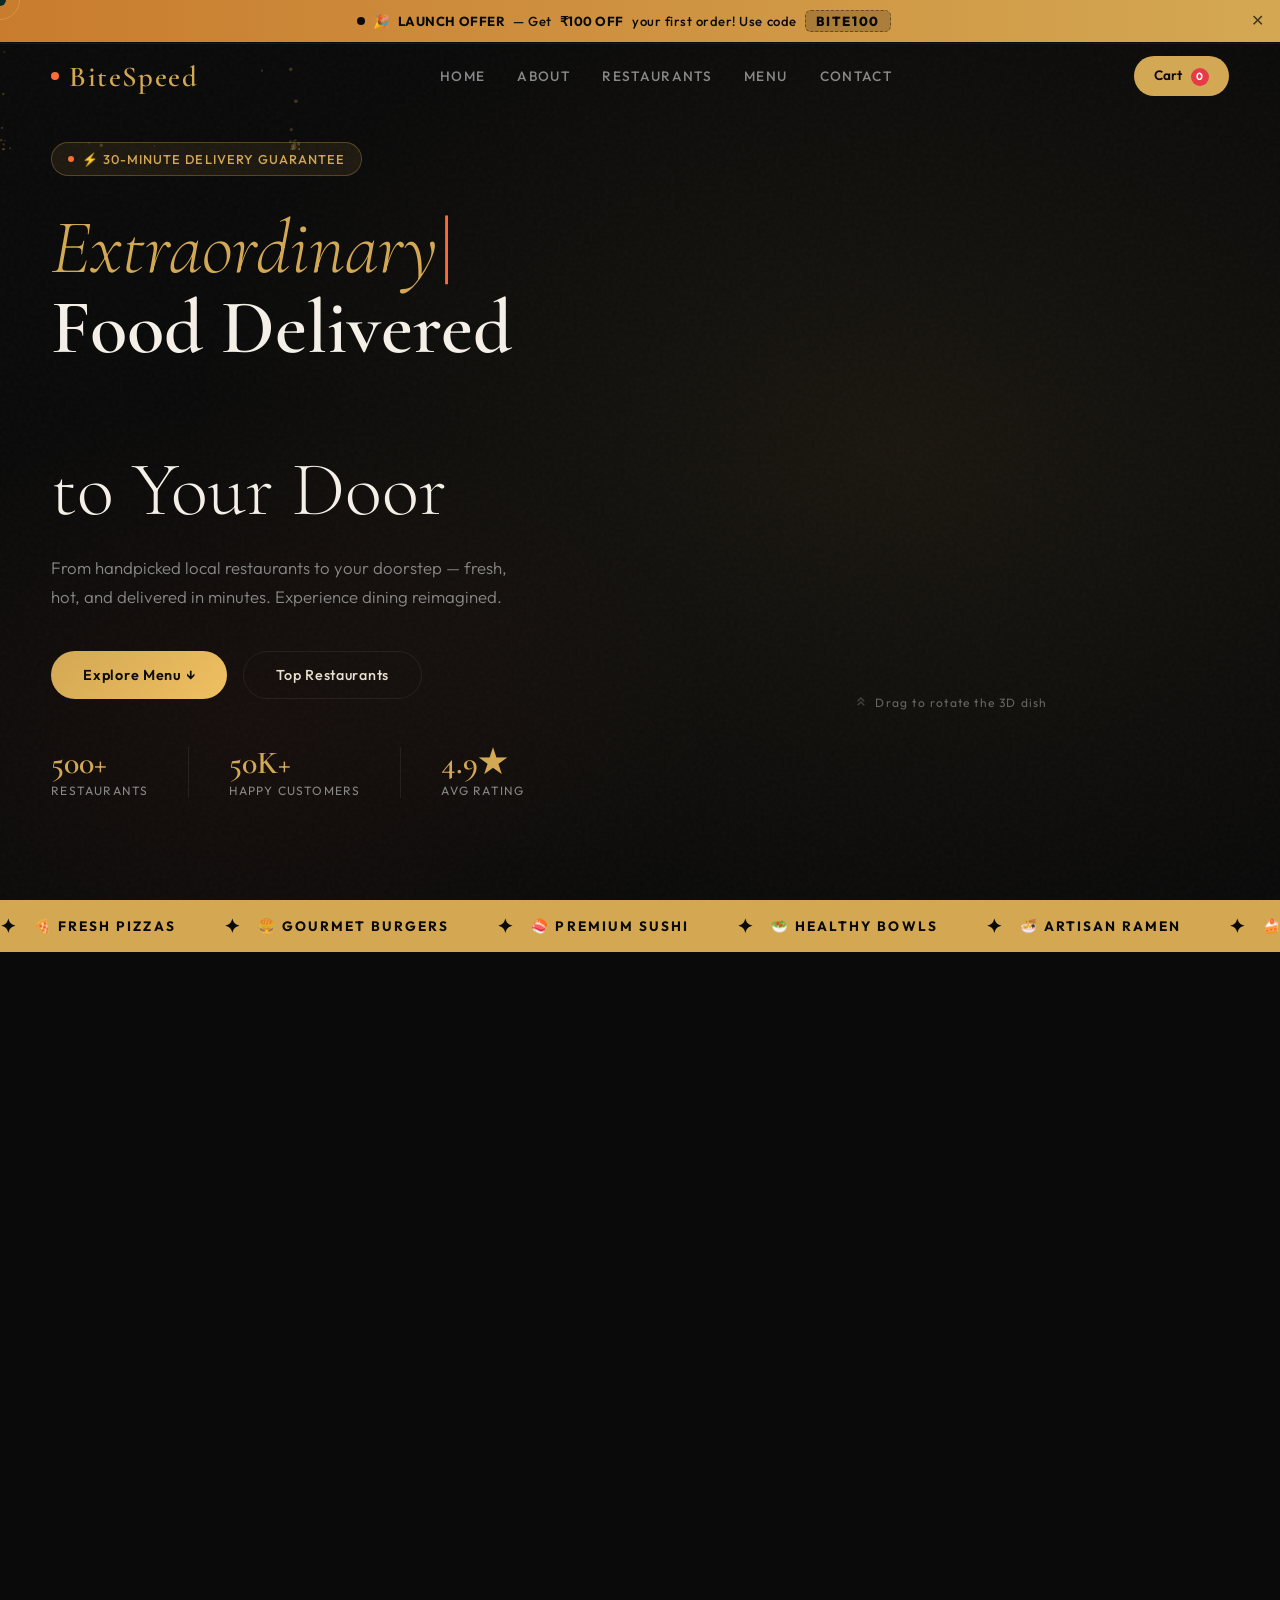
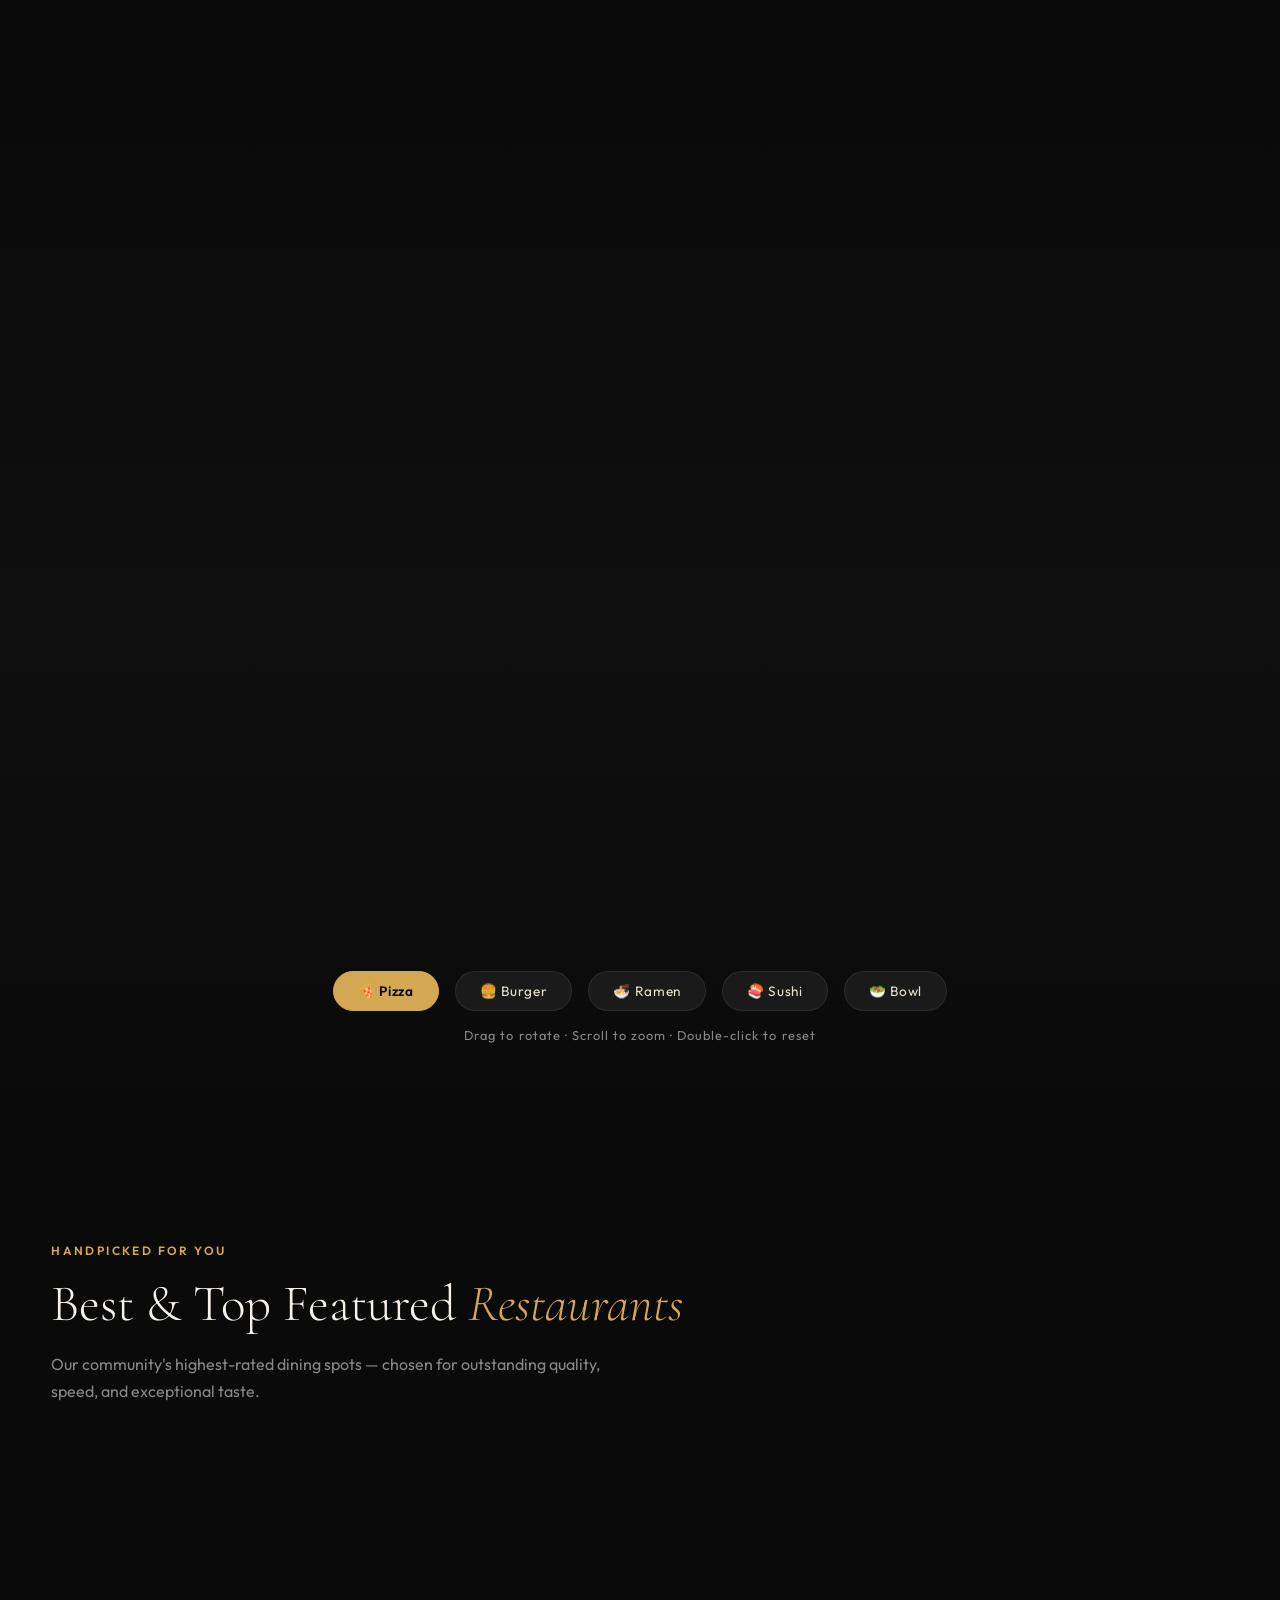
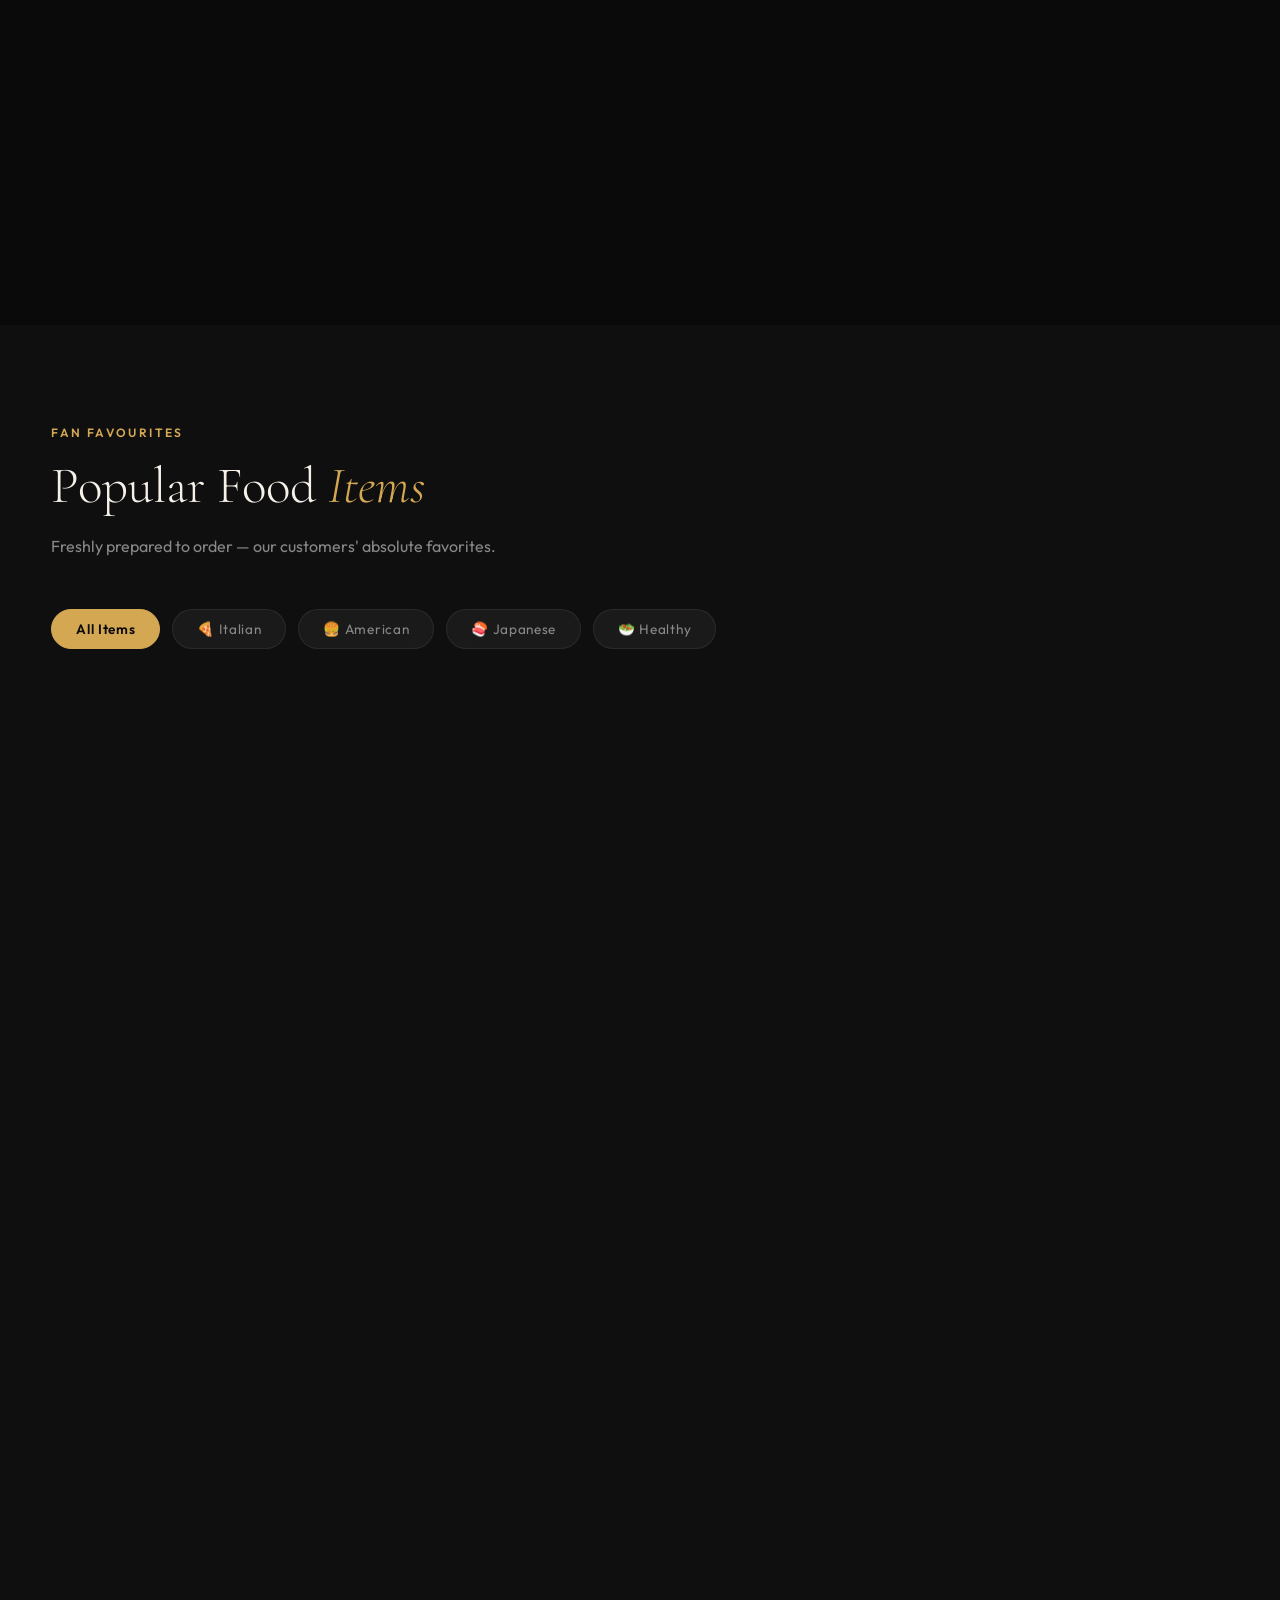
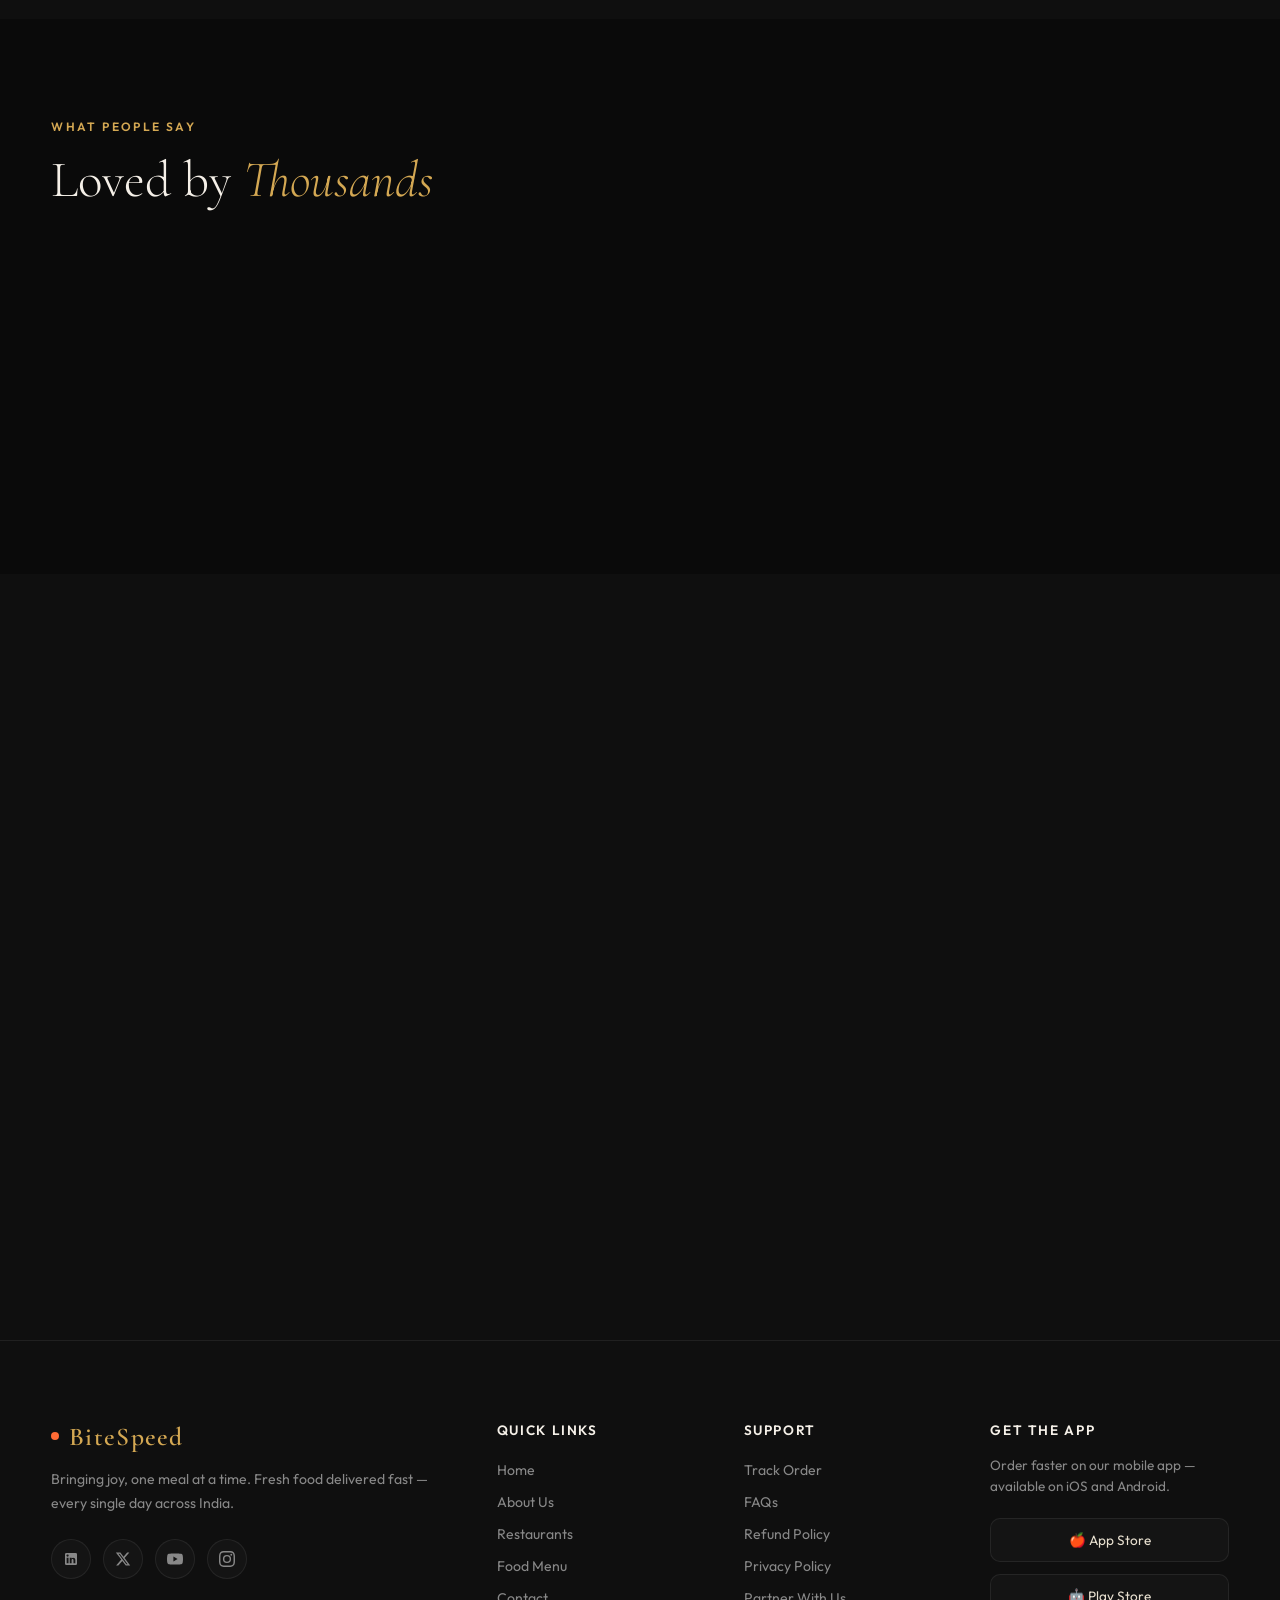
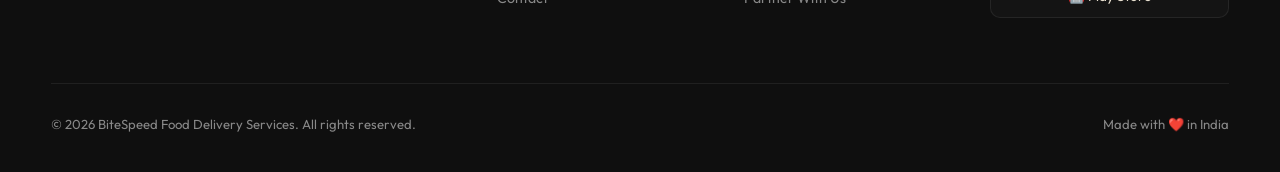
==== index.html @ 53a9fd03 "Initial commit: BiteSpeed project" ====
<!doctype html>
<html lang="en">

<head>
  <meta charset="UTF-8" />
  <meta name="viewport" content="width=device-width,initial-scale=1.0" />
  <title>BiteSpeed — Luxury Food Delivery</title>
  <link
    href="https://fonts.googleapis.com/css2?family=Cormorant+Garamond:wght@300;400;600;700&family=Outfit:wght@300;400;500;600;700&display=swap"
    rel="stylesheet" />
  <meta name="description"
    content="BiteSpeed — Luxury food delivery from handpicked restaurants. 30-minute delivery guarantee across India." />
  <meta property="og:title" content="BiteSpeed — Luxury Food Delivery" />
  <meta property="og:description" content="Fresh, hot restaurant meals delivered in 30 minutes." />
  <link rel="stylesheet" href="style.css" />
  <script src="https://cdnjs.cloudflare.com/ajax/libs/three.js/r128/three.min.js"></script>
</head>

<body>
  <!-- PROMO BANNER -->
  <div class="promo-banner" id="promo-banner">
    <span class="promo-pulse"></span>
    🎉 <strong>LAUNCH OFFER</strong> — Get <strong>₹100 OFF</strong> your first order! Use code <span
      class="promo-code">BITE100</span>
    <button class="promo-close"
      onclick="this.parentElement.style.display='none'; document.body.classList.add('no-banner')"
      aria-label="Close promo">✕</button>
  </div>
  <!-- CURSOR -->
  <div class="cursor" id="cursor"></div>
  <div class="cursor-ring" id="cursor-ring"></div>
  <div class="noise"></div>

  <!-- LOADER -->
  <div id="loader">
    <div class="lring"></div>
    <p class="ltxt">BiteSpeed</p>
  </div>

  <!-- CART OVERLAY + DRAWER -->
  <div class="cart-overlay" id="cart-overlay" onclick="toggleCart()"></div>
  <aside class="cart-drawer" id="cart-drawer">
    <div class="cart-head">
      <h3>🛒 Your Order</h3>
      <button class="ccls" onclick="toggleCart()">✕</button>
    </div>
    <div class="cart-items" id="cart-items">
      <div class="empty-cart">
        <span>🛒</span>
        <p>Your cart is empty</p>
      </div>
    </div>
    <div class="cart-foot" id="cart-foot" style="display: none">
      <div class="ctotal"><span>Total</span><span id="ctotal">₹0</span></div>
      <button class="btn-checkout" onclick="checkout()">Place Order →</button>
    </div>
  </aside>

  <!-- HEADER -->
  <header id="hdr">
    <a href="#home" class="logo">
      <div class="logo-dot"></div>
      BiteSpeed
    </a>
    <nav>
      <a href="#home" class="nav-link">Home</a>
      <a href="#about" class="nav-link">About</a>
      <a href="#restaurants" class="nav-link">Restaurants</a>
      <a href="#menu" class="nav-link">Menu</a>
      <a href="#contact" class="nav-link">Contact</a>
    </nav>
    <div class="hactions">
      <button class="cart-btn" onclick="toggleCart()">
        Cart <span class="cbadge" id="cbadge">0</span>
      </button>
      <button class="hamburger" id="hbg" onclick="toggleMnav()">
        <span></span><span></span><span></span>
      </button>
    </div>
  </header>
  <div class="mnav" id="mnav">
    <a href="#home" onclick="closeMnav()">Home</a>
    <a href="#about" onclick="closeMnav()">About</a>
    <a href="#restaurants" onclick="closeMnav()">Restaurants</a>
    <a href="#menu" onclick="closeMnav()">Menu</a>
    <a href="#contact" onclick="closeMnav()">Contact</a>
  </div>

  <!-- HERO -->
  <section id="home" class="hero">
    <div class="hero-bg"></div>
    <canvas class="hero-particles" id="particles"></canvas>
    <div class="hero-content">
      <div class="hbadge">
        <div class="hbadge-dot"></div>
        ⚡ 30-Minute Delivery Guarantee
      </div>
      <h1 class="hero-title">
        <em>Extraordinary</em><br />
        <strong>Food Delivered</strong><br />
        to Your Door
      </h1>
      <p class="hero-sub">
        From handpicked local restaurants to your doorstep — fresh, hot, and
        delivered in minutes. Experience dining reimagined.
      </p>
      <div class="hero-cta">
        <a href="#menu" class="btn-primary">Explore Menu ↓</a>
        <a href="#restaurants" class="btn-ghost">Top Restaurants</a>
      </div>
      <div class="hero-stats">
        <div class="hstat">
          <div class="hstat-n">500+</div>
          <div class="hstat-l">Restaurants</div>
        </div>
        <div class="hstat-div"></div>
        <div class="hstat">
          <div class="hstat-n">50K+</div>
          <div class="hstat-l">Happy Customers</div>
        </div>
        <div class="hstat-div"></div>
        <div class="hstat">
          <div class="hstat-n">4.9★</div>
          <div class="hstat-l">Avg Rating</div>
        </div>
      </div>
    </div>
    <div class="hero-visual">
      <canvas id="hero-canvas"></canvas>
      <p class="canvas-hint">
        <svg viewBox="0 0 24 24" fill="none" stroke="currentColor" stroke-width="2">
          <path d="M7 11l5-5 5 5M7 17l5-5 5 5" />
        </svg>
        Drag to rotate the 3D dish
      </p>
    </div>
  </section>

  <!-- MARQUEE -->
  <div class="marquee-strip">
    <div class="marquee-track" id="mtrack"></div>
  </div>

  <!-- ABOUT -->
  <section id="about" class="section-pad">
    <div class="container">
      <div class="about-grid reveal">
        <div class="about-imgs">
          <img src="https://images.unsplash.com/photo-1414235077428-338989a2e8c0?w=700&auto=format&fit=crop&q=85"
            alt="Restaurant kitchen" class="aimg-main" />
          <img src="https://images.unsplash.com/photo-1556909114-f6e7ad7d3136?w=400&auto=format&fit=crop&q=80"
            alt="Chef at work" class="aimg-sm" />
          <div class="about-tag">Est. 2026</div>
        </div>
        <div class="about-text">
          <div class="gold-line"></div>
          <p class="eyebrow">Our Story</p>
          <h2 class="section-title">
            Redefining Food Delivery, <em>One Bite at a Time</em>
          </h2>
          <p>
            Founded in 2026, BiteSpeed bridges passionate culinary creators
            and hungry food lovers. We partner exclusively with top-rated
            eateries, maintaining strict hygiene protocols and deploying a
            state-of-the-art delivery fleet.
          </p>
          <p>
            Every delivery is a promise — fresh, hot, full of flavor. Our
            riders are trained to be swift and careful, so restaurant-quality
            meals arrive perfectly at your door.
          </p>
          <div class="chips">
            <span class="chip">🌿 Organic First</span>
            <span class="chip">🚴 30-min Delivery</span>
            <span class="chip">🔥 Always Hot</span>
            <span class="chip">⭐ Top Rated</span>
            <span class="chip">🛡️ Safe & Hygienic</span>
          </div>
        </div>
      </div>
    </div>
  </section>

  <!-- 3D FOOD SHOWCASE -->
  <section class="showcase">
    <div class="container">
      <div class="showcase-header reveal">
        <p class="eyebrow">Interactive 3D Experience</p>
        <h2 class="section-title">See Your Food <em>Before You Order</em></h2>
        <p class="section-sub" style="margin: 0 auto">
          Rotate, zoom, and explore our signature dishes in stunning 3D. Drag
          to spin — experience food like never before.
        </p>
      </div>
      <canvas id="showcase-canvas"></canvas>
      <div class="showcase-controls">
        <button class="sctrl active" onclick="setDish(0, this)">
          🍕 Pizza
        </button>
        <button class="sctrl" onclick="setDish(1, this)">🍔 Burger</button>
        <button class="sctrl" onclick="setDish(2, this)">🍜 Ramen</button>
        <button class="sctrl" onclick="setDish(3, this)">🍣 Sushi</button>
        <button class="sctrl" onclick="setDish(4, this)">🥗 Bowl</button>
      </div>
      <p class="sc-hint">
        Drag to rotate · Scroll to zoom · Double-click to reset
      </p>
    </div>
  </section>

  <!-- RESTAURANTS -->
  <section id="restaurants" class="section-pad">
    <div class="container">
      <p class="eyebrow">Handpicked For You</p>
      <h2 class="section-title">
        Best &amp; Top Featured <em>Restaurants</em>
      </h2>
      <p class="section-sub">
        Our community's highest-rated dining spots — chosen for outstanding
        quality, speed, and exceptional taste.
      </p>
      <div class="rcards">
        <article class="rcard reveal">
          <div class="rcard-img">
            <img src="https://images.unsplash.com/photo-1517248135467-4c7edcad34c4?w=600&auto=format&fit=crop&q=80"
              alt="The Italian Bistro" /><span class="rcard-badge">🇮🇹 Italian</span>
            <div class="rcard-overlay">
              <button onclick="openMenu('italian')">View Full Menu</button>
            </div>
          </div>
          <div class="rcard-body">
            <div class="rcard-top">
              <h3>The Italian Bistro</h3>
              <span class="rrating">⭐ 4.9</span>
            </div>
            <p>
              Wood-fired pizzas, handcrafted pastas, and Mediterranean salads
              with organic Italian ingredients.
            </p>
            <div class="rmeta">
              <span>🕒 20 min</span><span>🚚 Free delivery</span>
            </div>
          </div>
        </article>
        <article class="rcard reveal">
          <div class="rcard-img">
            <img src="https://images.unsplash.com/photo-1552566626-52f8b828add9?w=600&auto=format&fit=crop&q=80"
              alt="Burger Mansion" /><span class="rcard-badge">🍔 American</span>
            <div class="rcard-overlay">
              <button onclick="openMenu('burger')">View Full Menu</button>
            </div>
          </div>
          <div class="rcard-body">
            <div class="rcard-top">
              <h3>Burger Mansion</h3>
              <span class="rrating">⭐ 4.8</span>
            </div>
            <p>
              Flame-grilled gourmet burgers, loaded waffle fries, and
              handcrafted milkshakes — ultimate comfort food.
            </p>
            <div class="rmeta">
              <span>🕒 25 min</span><span>🚚 ₹30 delivery</span>
            </div>
          </div>
        </article>
        <article class="rcard reveal">
          <div class="rcard-img">
            <img src="https://images.unsplash.com/photo-1546069901-ba9599a7e63c?w=600&auto=format&fit=crop&q=80"
              alt="Green Garden Salad Bar" /><span class="rcard-badge">🥗 Healthy</span>
            <div class="rcard-overlay">
              <button onclick="openMenu('salad')">View Full Menu</button>
            </div>
          </div>
          <div class="rcard-body">
            <div class="rcard-top">
              <h3>Green Garden</h3>
              <span class="rrating">⭐ 4.7</span>
            </div>
            <p>
              Organic salad bowls, grain wraps, and cold-press juices for the
              health-conscious foodie.
            </p>
            <div class="rmeta">
              <span>🕒 15 min</span><span>🚚 Free delivery</span>
            </div>
          </div>
        </article>
        <article class="rcard reveal">
          <div class="rcard-img">
            <img src="https://images.unsplash.com/photo-1563379091339-03b21ab4a4f8?w=600&auto=format&fit=crop&q=80"
              alt="Golden Dragon Sushi" /><span class="rcard-badge">🍣 Japanese</span>
            <div class="rcard-overlay">
              <button onclick="openMenu('sushi')">View Full Menu</button>
            </div>
          </div>
          <div class="rcard-body">
            <div class="rcard-top">
              <h3>Golden Dragon Sushi</h3>
              <span class="rrating">⭐ 4.9</span>
            </div>
            <p>
              Fresh sashimi, Maki rolls, and chef-special platters crafted
              from sustainably sourced seafood.
            </p>
            <div class="rmeta">
              <span>🕒 30 min</span><span>🚚 ₹50 delivery</span>
            </div>
          </div>
        </article>
      </div>
    </div>
  </section>

  <!-- FOOD MENU -->
  <section id="menu" class="section-pad" style="background: var(--deep)">
    <div class="container">
      <p class="eyebrow">Fan Favourites</p>
      <h2 class="section-title">Popular Food <em>Items</em></h2>
      <p class="section-sub">
        Freshly prepared to order — our customers' absolute favorites.
      </p>
      <div class="filter-tabs">
        <button class="ftab active" onclick="filterFood(this, 'all')">
          All Items
        </button>
        <button class="ftab" onclick="filterFood(this, 'italian')">
          🍕 Italian
        </button>
        <button class="ftab" onclick="filterFood(this, 'american')">
          🍔 American
        </button>
        <button class="ftab" onclick="filterFood(this, 'japanese')">
          🍣 Japanese
        </button>
        <button class="ftab" onclick="filterFood(this, 'healthy')">
          🥗 Healthy
        </button>
      </div>
      <div class="food-grid" id="food-grid">
        <article class="fcard reveal" data-cat="italian">
          <div class="fcard-img">
            <img src="https://images.unsplash.com/photo-1513104890138-7c749659a591?w=500&auto=format&fit=crop&q=80"
              alt="Margherita Pizza" /><span class="ftag">🔥 Bestseller</span>
            <div class="flike" onclick="toggleLike(this)">♡</div>
          </div>
          <div class="fcard-body">
            <div class="fcard-top">
              <h3>Classic Margherita Pizza</h3>
              <span class="fprice">₹349</span>
            </div>
            <p>
              Creamy mozzarella, San Marzano tomato sauce, fresh basil, and
              extra virgin olive oil on a crispy hand-tossed crust.
            </p>
            <div class="factions">
              <div class="qty">
                <button onclick="chQty(this, -1)">−</button><span>1</span><button onclick="chQty(this, 1)">+</button>
              </div>
              <button class="btn-cart" onclick="addCart(this, 'Classic Margherita Pizza', 349)">
                Add to Cart
              </button>
            </div>
          </div>
        </article>

        <article class="fcard reveal" data-cat="american">
          <div class="fcard-img">
            <img src="https://images.unsplash.com/photo-1568901346375-23c9450c58cd?w=500&auto=format&fit=crop&q=80"
              alt="Double Bacon Cheeseburger" /><span class="ftag">⭐ Top Rated</span>
            <div class="flike" onclick="toggleLike(this)">♡</div>
          </div>
          <div class="fcard-body">
            <div class="fcard-top">
              <h3>Double Bacon Cheeseburger</h3>
              <span class="fprice">₹429</span>
            </div>
            <p>
              Two flame-grilled beef patties, crispy bacon, melted cheddar,
              lettuce, tomato, pickles, and signature house sauce.
            </p>
            <div class="factions">
              <div class="qty">
                <button onclick="chQty(this, -1)">−</button><span>1</span><button onclick="chQty(this, 1)">+</button>
              </div>
              <button class="btn-cart" onclick="addCart(this, 'Double Bacon Cheeseburger', 429)">
                Add to Cart
              </button>
            </div>
          </div>
        </article>

        <article class="fcard reveal" data-cat="japanese">
          <div class="fcard-img">
            <img src="https://images.unsplash.com/photo-1579871494447-9811cf80d66c?w=500&auto=format&fit=crop&q=80"
              alt="Signature Sushi Platter" /><span class="ftag">🍣 Chef's Pick</span>
            <div class="flike" onclick="toggleLike(this)">♡</div>
          </div>
          <div class="fcard-body">
            <div class="fcard-top">
              <h3>Signature Sushi Platter</h3>
              <span class="fprice">₹699</span>
            </div>
            <p>
              12 premium rolls — spicy tuna, California, salmon nigiri, and
              tempura shrimp with wasabi and pickled ginger.
            </p>
            <div class="factions">
              <div class="qty">
                <button onclick="chQty(this, -1)">−</button><span>1</span><button onclick="chQty(this, 1)">+</button>
              </div>
              <button class="btn-cart" onclick="addCart(this, 'Signature Sushi Platter', 699)">
                Add to Cart
              </button>
            </div>
          </div>
        </article>

        <article class="fcard reveal" data-cat="healthy">
          <div class="fcard-img">
            <img src="https://images.unsplash.com/photo-1482049016688-2d3e1b311543?w=500&auto=format&fit=crop&q=80"
              alt="Avocado Toast" /><span class="ftag">🌿 Healthy</span>
            <div class="flike" onclick="toggleLike(this)">♡</div>
          </div>
          <div class="fcard-body">
            <div class="fcard-top">
              <h3>Avocado Toast &amp; Poached Egg</h3>
              <span class="fprice">₹289</span>
            </div>
            <p>
              Thick-cut sourdough, smashed avocado, cherry tomatoes, crumbled
              feta, and a perfectly poached egg.
            </p>
            <div class="factions">
              <div class="qty">
                <button onclick="chQty(this, -1)">−</button><span>1</span><button onclick="chQty(this, 1)">+</button>
              </div>
              <button class="btn-cart" onclick="addCart(this, 'Avocado Toast & Poached Egg', 289)">
                Add to Cart
              </button>
            </div>
          </div>
        </article>

        <article class="fcard reveal" data-cat="italian">
          <div class="fcard-img">
            <img src="https://images.unsplash.com/photo-1555949258-eb67b1ef0ceb?w=500&auto=format&fit=crop&q=80"
              alt="Spaghetti Carbonara" /><span class="ftag">🍝 New</span>
            <div class="flike" onclick="toggleLike(this)">♡</div>
          </div>
          <div class="fcard-body">
            <div class="fcard-top">
              <h3>Spaghetti Carbonara</h3>
              <span class="fprice">₹399</span>
            </div>
            <p>
              Al dente spaghetti in a silky egg-and-parmesan sauce with crispy
              guanciale and black pepper.
            </p>
            <div class="factions">
              <div class="qty">
                <button onclick="chQty(this, -1)">−</button><span>1</span><button onclick="chQty(this, 1)">+</button>
              </div>
              <button class="btn-cart" onclick="addCart(this, 'Spaghetti Carbonara', 399)">
                Add to Cart
              </button>
            </div>
          </div>
        </article>

        <article class="fcard reveal" data-cat="american">
          <div class="fcard-img">
            <img src="https://images.unsplash.com/photo-1585032226651-759b368d7246?w=500&auto=format&fit=crop&q=80"
              alt="Loaded Waffle Fries" /><span class="ftag">🧀 Comfort</span>
            <div class="flike" onclick="toggleLike(this)">♡</div>
          </div>
          <div class="fcard-body">
            <div class="fcard-top">
              <h3>Loaded Waffle Fries</h3>
              <span class="fprice">₹229</span>
            </div>
            <p>
              Golden waffle fries with cheddar sauce, jalapeños, sour cream,
              spring onions, and smoky BBQ drizzle.
            </p>
            <div class="factions">
              <div class="qty">
                <button onclick="chQty(this, -1)">−</button><span>1</span><button onclick="chQty(this, 1)">+</button>
              </div>
              <button class="btn-cart" onclick="addCart(this, 'Loaded Waffle Fries', 229)">
                Add to Cart
              </button>
            </div>
          </div>
        </article>
      </div>
    </div>
  </section>

  <!-- TESTIMONIALS -->
  <section class="section-pad">
    <div class="container">
      <p class="eyebrow">What People Say</p>
      <h2 class="section-title">Loved by <em>Thousands</em></h2>
      <div class="tgrid">
        <div class="tcard reveal">
          <div class="tstars">★★★★★</div>
          <p>
            "Absolutely the fastest delivery I've ever experienced. The pizza
            arrived piping hot and tasted incredible — better than dining in!"
          </p>
          <div class="tauthor">
            <img src="https://images.unsplash.com/photo-1500648767791-00dcc994a43e?w=80&auto=format&fit=crop"
              alt="Rohan M" />
            <div><strong>Rohan M.</strong><small>Mumbai</small></div>
          </div>
        </div>
        <div class="tcard hl reveal">
          <div class="tstars">★★★★★</div>
          <p>
            "Green Garden is my go-to every morning. Fresh, healthy, delivered
            before I even finish getting ready. Genuinely life-changing."
          </p>
          <div class="tauthor">
            <img src="https://images.unsplash.com/photo-1544005313-94ddf0286df2?w=80&auto=format&fit=crop"
              alt="Priya K" />
            <div><strong>Priya K.</strong><small>Pune</small></div>
          </div>
        </div>
        <div class="tcard reveal">
          <div class="tstars">★★★★★</div>
          <p>
            "The sushi platter from Golden Dragon is next level. I've ordered
            it five times this month. Fresh, beautiful, and incredibly fast."
          </p>
          <div class="tauthor">
            <img src="https://images.unsplash.com/photo-1507003211169-0a1dd7228f2d?w=80&auto=format&fit=crop"
              alt="Arjun S" />
            <div><strong>Arjun S.</strong><small>Bangalore</small></div>
          </div>
        </div>
      </div>
    </div>
  </section>

  <!-- CONTACT -->
  <section id="contact" class="section-pad" style="background: var(--deep)">
    <div class="container">
      <div class="cgrid reveal">
        <div class="cinfo">
          <div class="gold-line"></div>
          <p class="eyebrow">Get In Touch</p>
          <h2 class="section-title">We'd Love to <em>Hear From You</em></h2>
          <p>
            Questions about your order, partnership opportunities, or feedback
            — we're here 24/7 for you.
          </p>
          <div class="clist">
            <div class="citem">
              <div class="cicon">📞</div>
              <div>
                <strong>Call Us</strong>
                <p>+91 98765 43210</p>
              </div>
            </div>
            <div class="citem">
              <div class="cicon">📧</div>
              <div>
                <strong>Email Us</strong>
                <p>hello@bitespeed.in</p>
              </div>
            </div>
            <div class="citem">
              <div class="cicon">📍</div>
              <div>
                <strong>Head Office</strong>
                <p>Bandra West, Mumbai 400050</p>
              </div>
            </div>
          </div>
        </div>
        <div class="cform-wrap">
          <form class="cform" onsubmit="submitForm(event)">
            <div class="fg">
              <label>Full Name</label><input type="text" id="name" placeholder="e.g. Ravi Sharma" required />
            </div>
            <div class="fg">
              <label>Email Address</label><input type="email" id="email" placeholder="you@example.com" required />
            </div>
            <div class="fg">
              <label>Mobile Number</label><input type="tel" id="phone" placeholder="+91 XXXXX XXXXX" required />
            </div>
            <div class="fg">
              <label>Message</label><textarea id="msg" rows="4" placeholder="Tell us how we can help..."></textarea>
            </div>
            <button type="submit" class="btn-primary full">
              Send Message →
            </button>
          </form>
        </div>
      </div>
    </div>
  </section>

  <!-- FOOTER -->
  <footer>
    <div class="container">
      <div class="fgrid">
        <div class="fbrand">
          <a href="#home" class="logo">
            <div class="logo-dot"></div>
            BiteSpeed
          </a>
          <p>
            Bringing joy, one meal at a time. Fresh food delivered fast —
            every single day across India.
          </p>
          <div class="socials">
            <a href="https://linkedin.com" target="_blank" class="sbtn" aria-label="LinkedIn"><svg viewBox="0 0 24 24"
                fill="currentColor">
                <path
                  d="M19 3a2 2 0 0 1 2 2v14a2 2 0 0 1-2 2H5a2 2 0 0 1-2-2V5a2 2 0 0 1 2-2h14m-.5 15.5v-5.3a3.26 3.26 0 0 0-3.26-3.26c-.85 0-1.84.52-2.32 1.3v-1.11h-2.79v8.37h2.79v-4.93c0-.77.62-1.4 1.39-1.4a1.4 1.4 0 0 1 1.4 1.4v4.93h2.79M6.88 8.56a1.68 1.68 0 0 0 1.68-1.68c0-.93-.75-1.69-1.68-1.69a1.69 1.69 0 0 0-1.69 1.69c0 .93.76 1.68 1.69 1.68m1.39 9.94v-8.37H5.5v8.37h2.77z" />
              </svg></a>
            <a href="https://twitter.com" target="_blank" class="sbtn" aria-label="X"><svg viewBox="0 0 24 24"
                fill="currentColor">
                <path
                  d="M18.244 2.25h3.308l-7.227 8.26 8.502 11.24H16.17l-5.214-6.817L4.99 21.75H1.68l7.73-8.835L1.254 2.25H8.08l4.713 6.231zm-1.161 17.52h1.833L7.084 4.126H5.117z" />
              </svg></a>
            <a href="https://youtube.com" target="_blank" class="sbtn" aria-label="YouTube"><svg viewBox="0 0 24 24"
                fill="currentColor">
                <path
                  d="M23.495 6.205a3.007 3.007 0 0 0-2.088-2.088c-1.87-.501-9.396-.501-9.396-.501s-7.507-.01-9.396.501A3.007 3.007 0 0 0 .527 6.205a31.247 31.247 0 0 0-.522 5.805 31.247 31.247 0 0 0 .522 5.783 3.007 3.007 0 0 0 2.088 2.088c1.868.502 9.396.502 9.396.502s7.506 0 9.396-.502a3.007 3.007 0 0 0 2.088-2.088 31.247 31.247 0 0 0 .5-5.783 31.247 31.247 0 0 0-.5-5.805zM9.609 15.601V8.408l6.264 3.602z" />
              </svg></a>
            <a href="https://instagram.com" target="_blank" class="sbtn" aria-label="Instagram"><svg viewBox="0 0 24 24"
                fill="currentColor">
                <path
                  d="M12 2.163c3.204 0 3.584.012 4.85.07 3.252.148 4.771 1.691 4.919 4.919.058 1.265.069 1.645.069 4.849 0 3.205-.012 3.584-.069 4.849-.149 3.225-1.664 4.771-4.919 4.919-1.266.058-1.644.07-4.85.07-3.204 0-3.584-.012-4.849-.07-3.26-.149-4.771-1.699-4.919-4.92-.058-1.265-.07-1.644-.07-4.849 0-3.204.013-3.583.07-4.849.149-3.227 1.664-4.771 4.919-4.919 1.266-.057 1.645-.069 4.849-.069zM12 0C8.741 0 8.333.014 7.053.072 2.695.272.273 2.69.073 7.052.014 8.333 0 8.741 0 12c0 3.259.014 3.668.072 4.948.2 4.358 2.618 6.78 6.98 6.98C8.333 23.986 8.741 24 12 24c3.259 0 3.668-.014 4.948-.072 4.354-.2 6.782-2.618 6.979-6.98.059-1.28.073-1.689.073-4.948 0-3.259-.014-3.667-.072-4.947-.196-4.354-2.617-6.78-6.979-6.98C15.668.014 15.259 0 12 0zm0 5.838a6.162 6.162 0 1 0 0 12.324 6.162 6.162 0 0 0 0-12.324zM12 16a4 4 0 1 1 0-8 4 4 0 0 1 0 8zm6.406-11.845a1.44 1.44 0 1 0 0 2.881 1.44 1.44 0 0 0 0-2.881z" />
              </svg></a>
          </div>
        </div>
        <div class="flinks">
          <h4>Quick Links</h4>
          <ul>
            <li><a href="#home">Home</a></li>
            <li><a href="#about">About Us</a></li>
            <li><a href="#restaurants">Restaurants</a></li>
            <li><a href="#menu">Food Menu</a></li>
            <li><a href="#contact">Contact</a></li>
          </ul>
        </div>
        <div class="flinks">
          <h4>Support</h4>
          <ul>
            <li><a href="#">Track Order</a></li>
            <li><a href="#">FAQs</a></li>
            <li><a href="#">Refund Policy</a></li>
            <li><a href="#">Privacy Policy</a></li>
            <li><a href="#">Partner With Us</a></li>
          </ul>
        </div>
        <div class="fapp">
          <h4>Get the App</h4>
          <p>
            Order faster on our mobile app — available on iOS and Android.
          </p>
          <div class="appbtns">
            <a href="#" class="abtn">🍎 App Store</a><a href="#" class="abtn">🤖 Play Store</a>
          </div>
        </div>
      </div>
      <div class="fbottom">
        <p>© 2026 BiteSpeed Food Delivery Services. All rights reserved.</p>
        <p>Made with ❤️ in India</p>
      </div>
    </div>
  </footer>

  <!-- RESTAURANT MENU MODAL -->
  <div class="modal-bg" id="menu-modal" onclick="bgClose(event, 'menu-modal')">
    <div class="modal-box">
      <button class="mclose" onclick="closeModal('menu-modal')">✕</button>
      <div class="modal-inner" id="modal-content"></div>
    </div>
  </div>

  <!-- ORDER SUCCESS MODAL -->
  <div class="modal-bg" id="order-modal" onclick="bgClose(event, 'order-modal')">
    <div class="modal-box order-box">
      <div class="order-success">
        <div class="osicon">🎉</div>
        <h2>Order Placed!</h2>
        <p>
          Your food is being prepared.<br />Estimated delivery:
          <strong>25–30 minutes</strong>
        </p>
        <div class="order-id">Order #BS<span id="onum"></span></div>
        <button class="btn-primary" onclick="closeModal('order-modal')">
          Track My Order →
        </button>
      </div>
    </div>
  </div>

  <!-- LIVE DELIVERY TRACKER WIDGET -->
  <div class="delivery-tracker" id="delivery-tracker">
    <div class="dt-header">
      <span class="dt-icon">🛵</span>
      <div class="dt-info">
        <strong>Live Deliveries Near You</strong>
        <small id="dt-count">Loading...</small>
      </div>
      <button class="dt-close" onclick="document.getElementById('delivery-tracker').classList.add('dt-hidden')"
        aria-label="Close">✕</button>
    </div>
    <div class="dt-bar">
      <div class="dt-fill" id="dt-fill"></div>
    </div>
    <p class="dt-label" id="dt-label">Finding restaurants...</p>
  </div>

  <div class="toast" id="toast"></div>
  <button class="scrtop" id="scrtop" onclick="window.scrollTo({ top: 0, behavior: 'smooth' })">
    ↑
  </button>
  <script src="script.js"></script>
</body>

</html>
---- style.css ----
:root {
  --black: #0a0a0a;
  --deep: #0f0f0f;
  --surface: #141414;
  --card: #1a1a1a;
  --border: rgba(255, 255, 255, 0.07);
  --gold: #d4a853;
  --gold2: #f0c060;
  --orange: #ff6b35;
  --red: #e63946;
  --cream: #f5f0e8;
  --white: #ffffff;
  --muted: #888;
  --text: #e8e0d0;
  --font-serif: "Cormorant Garamond", Georgia, serif;
  --font-sans: "Outfit", sans-serif;
  --ease: cubic-bezier(0.23, 1, 0.32, 1);
  --r: 16px;
}
*,
*::before,
*::after {
  margin: 0;
  padding: 0;
  box-sizing: border-box;
}
html {
  scroll-behavior: smooth;
  font-size: 16px;
}
body {
  background: var(--black);
  color: var(--text);
  font-family: var(--font-sans);
  overflow-x: hidden;
  cursor: none;
}

/* CUSTOM CURSOR */
.cursor {
  position: fixed;
  width: 12px;
  height: 12px;
  background: var(--gold);
  border-radius: 50%;
  pointer-events: none;
  z-index: 99999;
  transform: translate(-50%, -50%);
  transition:
    transform 0.1s,
    width 0.3s var(--ease),
    height 0.3s var(--ease),
    background 0.3s;
  mix-blend-mode: difference;
}
.cursor-ring {
  position: fixed;
  width: 40px;
  height: 40px;
  border: 1.5px solid var(--gold);
  border-radius: 50%;
  pointer-events: none;
  z-index: 99998;
  transform: translate(-50%, -50%);
  transition:
    transform 0.15s var(--ease),
    width 0.4s var(--ease),
    height 0.4s var(--ease);
  opacity: 0.6;
}
body:hover .cursor {
  opacity: 1;
}

/* LOADER */
#loader {
  position: fixed;
  inset: 0;
  background: var(--black);
  z-index: 99997;
  display: flex;
  flex-direction: column;
  align-items: center;
  justify-content: center;
  transition:
    opacity 0.8s var(--ease),
    visibility 0.8s;
}
#loader.gone {
  opacity: 0;
  visibility: hidden;
  pointer-events: none;
}
.lring {
  width: 60px;
  height: 60px;
  border: 2px solid var(--border);
  border-top-color: var(--gold);
  border-radius: 50%;
  animation: spin 1s linear infinite;
}
.ltxt {
  margin-top: 20px;
  font-family: var(--font-serif);
  font-size: 2rem;
  color: var(--gold);
  letter-spacing: 0.3em;
  font-weight: 300;
}
@keyframes spin {
  to {
    transform: rotate(360deg);
  }
}

/* NOISE OVERLAY */
.noise {
  position: fixed;
  inset: 0;
  pointer-events: none;
  z-index: 9998;
  opacity: 0.03;
  background-image: url("data:image/svg+xml,%3Csvg viewBox='0 0 256 256' xmlns='http://www.w3.org/2000/svg'%3E%3Cfilter id='n'%3E%3CfeTurbulence type='fractalNoise' baseFrequency='0.9' numOctaves='4' stitchTiles='stitch'/%3E%3C/filter%3E%3Crect width='100%25' height='100%25' filter='url(%23n)'/%3E%3C/svg%3E");
}

/* HEADER */
header {
  position: fixed;
  top: 0;
  left: 0;
  right: 0;
  z-index: 1000;
  padding: 0 4%;
  display: flex;
  align-items: center;
  justify-content: space-between;
  height: 72px;
  transition:
    background 0.4s,
    backdrop-filter 0.4s,
    border-bottom 0.4s;
}
header.scrolled {
  background: rgba(10, 10, 10, 0.92);
  backdrop-filter: blur(20px);
  border-bottom: 1px solid var(--border);
}
.logo {
  font-family: var(--font-serif);
  font-size: 1.8rem;
  font-weight: 600;
  color: var(--gold);
  text-decoration: none;
  letter-spacing: 0.05em;
  display: flex;
  align-items: center;
  gap: 10px;
}
.logo-dot {
  width: 8px;
  height: 8px;
  background: var(--orange);
  border-radius: 50%;
  animation: pulse 2s ease-in-out infinite;
}
nav {
  display: flex;
  gap: 2rem;
}
nav a {
  color: var(--muted);
  text-decoration: none;
  font-size: 0.85rem;
  font-weight: 500;
  letter-spacing: 0.1em;
  text-transform: uppercase;
  transition: color 0.3s;
  position: relative;
}
nav a::after {
  content: "";
  position: absolute;
  bottom: -4px;
  left: 0;
  width: 0;
  height: 1px;
  background: var(--gold);
  transition: width 0.3s var(--ease);
}
nav a:hover {
  color: var(--gold);
}
nav a:hover::after {
  width: 100%;
}
.hactions {
  display: flex;
  align-items: center;
  gap: 1rem;
}
.cart-btn {
  background: var(--gold);
  color: var(--black);
  border: none;
  padding: 10px 20px;
  border-radius: 100px;
  font-family: var(--font-sans);
  font-weight: 600;
  font-size: 0.85rem;
  cursor: pointer;
  transition: all 0.3s var(--ease);
  position: relative;
}
.cart-btn:hover {
  background: var(--gold2);
  transform: scale(1.05);
}
.cbadge {
  background: var(--red);
  color: #fff;
  border-radius: 50%;
  width: 18px;
  height: 18px;
  font-size: 0.65rem;
  font-weight: 700;
  display: inline-flex;
  align-items: center;
  justify-content: center;
  margin-left: 6px;
}
.hamburger {
  display: none;
  flex-direction: column;
  gap: 5px;
  background: none;
  border: none;
  cursor: pointer;
  padding: 4px;
}
.hamburger span {
  display: block;
  width: 24px;
  height: 2px;
  background: var(--text);
  transition: all 0.3s;
}
.hamburger.active span:nth-child(1) {
  transform: rotate(45deg) translate(5px, 5px);
}
.hamburger.active span:nth-child(2) {
  opacity: 0;
}
.hamburger.active span:nth-child(3) {
  transform: rotate(-45deg) translate(5px, -5px);
}
.mnav {
  position: fixed;
  top: 72px;
  left: 0;
  right: 0;
  background: rgba(10, 10, 10, 0.97);
  backdrop-filter: blur(20px);
  padding: 2rem;
  display: flex;
  flex-direction: column;
  gap: 1.5rem;
  transform: translateY(-110%);
  transition: transform 0.4s var(--ease);
  z-index: 999;
  border-bottom: 1px solid var(--border);
}
.mnav.open {
  transform: translateY(0);
}
.mnav a {
  color: var(--text);
  text-decoration: none;
  font-size: 1.2rem;
  font-weight: 500;
}

/* HERO */
.hero {
  min-height: 100vh;
  display: grid;
  grid-template-columns: 1fr 1fr;
  align-items: center;
  padding: 120px 4% 80px;
  gap: 4rem;
  position: relative;
  overflow: hidden;
}
.hero-bg {
  position: absolute;
  inset: 0;
  background:
    radial-gradient(
      ellipse 80% 80% at 70% 50%,
      rgba(212, 168, 83, 0.08) 0%,
      transparent 70%
    ),
    radial-gradient(
      ellipse 60% 60% at 20% 80%,
      rgba(255, 107, 53, 0.05) 0%,
      transparent 60%
    );
}
.hero-particles {
  position: absolute;
  inset: 0;
  pointer-events: none;
}
.hbadge {
  display: inline-flex;
  align-items: center;
  gap: 8px;
  background: rgba(212, 168, 83, 0.1);
  border: 1px solid rgba(212, 168, 83, 0.3);
  color: var(--gold);
  padding: 8px 16px;
  border-radius: 100px;
  font-size: 0.8rem;
  font-weight: 500;
  letter-spacing: 0.08em;
  text-transform: uppercase;
  margin-bottom: 2rem;
  animation: fadeUp 0.8s var(--ease) 0.2s both;
}
.hbadge-dot {
  width: 6px;
  height: 6px;
  background: var(--orange);
  border-radius: 50%;
  animation: pulse 1.5s ease-in-out infinite;
}
.hero-title {
  font-family: var(--font-serif);
  font-size: clamp(3.5rem, 6vw, 6rem);
  font-weight: 300;
  line-height: 1.05;
  color: var(--cream);
  margin-bottom: 1.5rem;
  animation: fadeUp 0.8s var(--ease) 0.4s both;
}
.hero-title em {
  font-style: italic;
  color: var(--gold);
}
.hero-title strong {
  font-weight: 600;
  display: block;
}
.hero-sub {
  color: var(--muted);
  font-size: 1.05rem;
  line-height: 1.7;
  max-width: 480px;
  margin-bottom: 2.5rem;
  font-weight: 300;
  animation: fadeUp 0.8s var(--ease) 0.6s both;
}
.hero-cta {
  display: flex;
  gap: 1rem;
  margin-bottom: 3rem;
  animation: fadeUp 0.8s var(--ease) 0.8s both;
}
.btn-primary {
  background: linear-gradient(135deg, var(--gold), var(--gold2));
  color: var(--black);
  border: none;
  padding: 14px 32px;
  border-radius: 100px;
  font-family: var(--font-sans);
  font-weight: 600;
  font-size: 0.9rem;
  cursor: pointer;
  transition: all 0.3s var(--ease);
  letter-spacing: 0.05em;
  text-decoration: none;
  display: inline-flex;
  align-items: center;
  gap: 8px;
}
.btn-primary:hover {
  transform: translateY(-2px);
  box-shadow: 0 20px 40px rgba(212, 168, 83, 0.3);
}
.btn-ghost {
  background: transparent;
  color: var(--text);
  border: 1px solid var(--border);
  padding: 14px 32px;
  border-radius: 100px;
  font-family: var(--font-sans);
  font-weight: 500;
  font-size: 0.9rem;
  cursor: pointer;
  transition: all 0.3s var(--ease);
  letter-spacing: 0.05em;
  text-decoration: none;
  display: inline-flex;
  align-items: center;
  gap: 8px;
}
.btn-ghost:hover {
  border-color: var(--gold);
  color: var(--gold);
  background: rgba(212, 168, 83, 0.05);
}
.hero-stats {
  display: flex;
  gap: 2.5rem;
  animation: fadeUp 0.8s var(--ease) 1s both;
}
.hstat {
  text-align: left;
}
.hstat-n {
  font-family: var(--font-serif);
  font-size: 2rem;
  color: var(--gold);
  font-weight: 600;
  line-height: 1;
}
.hstat-l {
  font-size: 0.75rem;
  color: var(--muted);
  text-transform: uppercase;
  letter-spacing: 0.1em;
  margin-top: 4px;
}
.hstat-div {
  width: 1px;
  background: var(--border);
}

/* HERO 3D CANVAS */
.hero-visual {
  position: relative;
  display: flex;
  align-items: center;
  justify-content: center;
  animation: fadeUp 0.8s var(--ease) 0.5s both;
}
#hero-canvas {
  width: 100%;
  max-width: 560px;
  height: 520px;
  border-radius: 24px;
  cursor: grab;
}
#hero-canvas:active {
  cursor: grabbing;
}
.canvas-hint {
  position: absolute;
  bottom: 20px;
  left: 50%;
  transform: translateX(-50%);
  font-size: 0.75rem;
  color: var(--muted);
  letter-spacing: 0.1em;
  display: flex;
  align-items: center;
  gap: 6px;
  opacity: 0.7;
}
.canvas-hint svg {
  width: 16px;
  opacity: 0.6;
}

/* SECTION COMMONS */
.section-pad {
  padding: 100px 4%;
}
.container {
  max-width: 1280px;
  margin: 0 auto;
}
.eyebrow {
  font-size: 0.75rem;
  color: var(--gold);
  text-transform: uppercase;
  letter-spacing: 0.2em;
  font-weight: 600;
  margin-bottom: 1rem;
}
.section-title {
  font-family: var(--font-serif);
  font-size: clamp(2.2rem, 4vw, 3.5rem);
  font-weight: 300;
  color: var(--cream);
  line-height: 1.2;
  margin-bottom: 1rem;
}
.section-title em {
  font-style: italic;
  color: var(--gold);
}
.section-sub {
  color: var(--muted);
  font-size: 1rem;
  line-height: 1.7;
  max-width: 560px;
  margin-bottom: 3rem;
}
.gold-line {
  width: 48px;
  height: 2px;
  background: linear-gradient(90deg, var(--gold), transparent);
  margin-bottom: 1.5rem;
}

/* MARQUEE STRIP */
.marquee-strip {
  background: var(--gold);
  padding: 14px 0;
  overflow: hidden;
  position: relative;
}
.marquee-track {
  display: flex;
  gap: 3rem;
  animation: marquee 20s linear infinite;
  white-space: nowrap;
}
.marquee-item {
  color: var(--black);
  font-weight: 700;
  font-size: 0.85rem;
  letter-spacing: 0.15em;
  text-transform: uppercase;
  display: flex;
  align-items: center;
  gap: 1rem;
}
.marquee-item span {
  font-size: 1.2rem;
}
@keyframes marquee {
  from {
    transform: translateX(0);
  }
  to {
    transform: translateX(-50%);
  }
}

/* ABOUT */
.about-grid {
  display: grid;
  grid-template-columns: 1fr 1fr;
  gap: 6rem;
  align-items: center;
}
.about-imgs {
  position: relative;
  height: 540px;
}
.aimg-main {
  position: absolute;
  top: 0;
  left: 0;
  width: 72%;
  height: 80%;
  object-fit: cover;
  border-radius: var(--r);
  filter: brightness(0.85);
}
.aimg-sm {
  position: absolute;
  bottom: 0;
  right: 0;
  width: 48%;
  height: 55%;
  object-fit: cover;
  border-radius: var(--r);
  border: 3px solid var(--black);
}
.about-tag {
  position: absolute;
  top: 50%;
  left: 50%;
  transform: translate(-50%, -50%);
  background: var(--gold);
  color: var(--black);
  font-family: var(--font-serif);
  font-size: 1.5rem;
  font-weight: 600;
  padding: 16px 28px;
  border-radius: 12px;
  white-space: nowrap;
  box-shadow: 0 20px 60px rgba(0, 0, 0, 0.5);
}
.about-text p {
  color: var(--muted);
  line-height: 1.8;
  margin-bottom: 1.5rem;
  font-weight: 300;
}
.chips {
  display: flex;
  flex-wrap: wrap;
  gap: 0.75rem;
  margin-top: 1.5rem;
}
.chip {
  background: rgba(212, 168, 83, 0.08);
  border: 1px solid rgba(212, 168, 83, 0.2);
  color: var(--gold);
  padding: 8px 16px;
  border-radius: 100px;
  font-size: 0.8rem;
  font-weight: 500;
  letter-spacing: 0.05em;
}

/* 3D FOOD SHOWCASE */
.showcase {
  padding: 100px 4%;
  position: relative;
  background: linear-gradient(
    180deg,
    var(--black) 0%,
    var(--deep) 50%,
    var(--black) 100%
  );
}
.showcase-header {
  text-align: center;
  margin-bottom: 4rem;
}
#showcase-canvas {
  width: 100%;
  height: 520px;
  cursor: grab;
  border-radius: 24px;
  display: block;
}
#showcase-canvas:active {
  cursor: grabbing;
}
.showcase-controls {
  display: flex;
  justify-content: center;
  gap: 1rem;
  margin-top: 2rem;
  flex-wrap: wrap;
}
.sctrl {
  background: var(--card);
  border: 1px solid var(--border);
  color: var(--text);
  padding: 10px 24px;
  border-radius: 100px;
  cursor: pointer;
  font-family: var(--font-sans);
  font-size: 0.85rem;
  transition: all 0.3s;
  letter-spacing: 0.05em;
}
.sctrl:hover,
.sctrl.active {
  background: var(--gold);
  color: var(--black);
  border-color: var(--gold);
  font-weight: 600;
}
.sc-hint {
  text-align: center;
  color: var(--muted);
  font-size: 0.8rem;
  margin-top: 1rem;
  letter-spacing: 0.08em;
}

/* RESTAURANTS */
.rcards {
  display: grid;
  grid-template-columns: repeat(4, 1fr);
  gap: 1.5rem;
}
.rcard {
  background: var(--card);
  border: 1px solid var(--border);
  border-radius: var(--r);
  overflow: hidden;
  transition:
    transform 0.4s var(--ease),
    box-shadow 0.4s;
  cursor: pointer;
}
.rcard:hover {
  transform: translateY(-8px);
  box-shadow:
    0 40px 80px rgba(0, 0, 0, 0.5),
    0 0 0 1px rgba(212, 168, 83, 0.2);
}
.rcard-img {
  position: relative;
  height: 200px;
  overflow: hidden;
}
.rcard-img img {
  width: 100%;
  height: 100%;
  object-fit: cover;
  transition: transform 0.6s var(--ease);
}
.rcard:hover .rcard-img img {
  transform: scale(1.08);
}
.rcard-badge {
  position: absolute;
  top: 12px;
  left: 12px;
  background: rgba(10, 10, 10, 0.85);
  backdrop-filter: blur(8px);
  color: var(--gold);
  padding: 4px 12px;
  border-radius: 100px;
  font-size: 0.7rem;
  font-weight: 600;
  letter-spacing: 0.08em;
  border: 1px solid rgba(212, 168, 83, 0.3);
}
.rcard-overlay {
  position: absolute;
  inset: 0;
  background: linear-gradient(0deg, rgba(10, 10, 10, 0.9) 0%, transparent 50%);
  display: flex;
  align-items: flex-end;
  padding: 16px;
  opacity: 0;
  transition: opacity 0.3s;
}
.rcard:hover .rcard-overlay {
  opacity: 1;
}
.rcard-overlay button {
  width: 100%;
  background: var(--gold);
  color: var(--black);
  border: none;
  padding: 10px;
  border-radius: 8px;
  font-weight: 700;
  cursor: pointer;
  font-family: var(--font-sans);
  font-size: 0.85rem;
}
.rcard-body {
  padding: 1.25rem;
}
.rcard-top {
  display: flex;
  justify-content: space-between;
  align-items: flex-start;
  margin-bottom: 0.75rem;
}
.rcard-body h3 {
  font-family: var(--font-serif);
  font-size: 1.2rem;
  color: var(--cream);
  font-weight: 400;
}
.rrating {
  color: var(--gold);
  font-size: 0.85rem;
  font-weight: 600;
  white-space: nowrap;
}
.rcard-body p {
  color: var(--muted);
  font-size: 0.85rem;
  line-height: 1.6;
  margin-bottom: 0.75rem;
}
.rmeta {
  display: flex;
  gap: 1rem;
  font-size: 0.8rem;
  color: var(--muted);
}

/* FOOD MENU */
.filter-tabs {
  display: flex;
  gap: 0.75rem;
  margin-bottom: 3rem;
  flex-wrap: wrap;
}
.ftab {
  background: var(--card);
  border: 1px solid var(--border);
  color: var(--muted);
  padding: 10px 24px;
  border-radius: 100px;
  cursor: pointer;
  font-family: var(--font-sans);
  font-size: 0.85rem;
  transition: all 0.3s;
  letter-spacing: 0.05em;
}
.ftab:hover {
  color: var(--gold);
  border-color: rgba(212, 168, 83, 0.4);
}
.ftab.active {
  background: var(--gold);
  color: var(--black);
  border-color: var(--gold);
  font-weight: 600;
}
.food-grid {
  display: grid;
  grid-template-columns: repeat(3, 1fr);
  gap: 1.5rem;
}
.fcard {
  background: var(--card);
  border: 1px solid var(--border);
  border-radius: var(--r);
  overflow: hidden;
  display: flex;
  flex-direction: column;
  transition:
    transform 0.4s var(--ease),
    box-shadow 0.4s;
  position: relative;
}
.fcard:hover {
  transform: translateY(-6px);
  box-shadow: 0 30px 60px rgba(0, 0, 0, 0.4);
}
.fcard-img {
  position: relative;
  height: 220px;
  overflow: hidden;
}
.fcard-img img {
  width: 100%;
  height: 100%;
  object-fit: cover;
  transition: transform 0.6s var(--ease);
}
.fcard:hover .fcard-img img {
  transform: scale(1.1);
}
.ftag {
  position: absolute;
  top: 12px;
  left: 12px;
  background: var(--gold);
  color: var(--black);
  padding: 4px 12px;
  border-radius: 100px;
  font-size: 0.7rem;
  font-weight: 700;
  letter-spacing: 0.05em;
}
.flike {
  position: absolute;
  top: 12px;
  right: 12px;
  width: 36px;
  height: 36px;
  background: rgba(10, 10, 10, 0.7);
  backdrop-filter: blur(8px);
  border-radius: 50%;
  display: flex;
  align-items: center;
  justify-content: center;
  cursor: pointer;
  font-size: 1rem;
  transition: all 0.3s;
  border: 1px solid var(--border);
  color: var(--muted);
}
.flike.liked {
  background: var(--red);
  color: #fff;
  border-color: var(--red);
}
.fcard-body {
  padding: 1.25rem;
  flex: 1;
  display: flex;
  flex-direction: column;
}
.fcard-top {
  display: flex;
  justify-content: space-between;
  align-items: flex-start;
  margin-bottom: 0.6rem;
  gap: 0.5rem;
}
.fcard-body h3 {
  font-family: var(--font-serif);
  font-size: 1.1rem;
  color: var(--cream);
  font-weight: 400;
  line-height: 1.3;
}
.fprice {
  color: var(--gold);
  font-weight: 700;
  font-size: 1.1rem;
  white-space: nowrap;
}
.fcard-body p {
  color: var(--muted);
  font-size: 0.82rem;
  line-height: 1.6;
  flex: 1;
  margin-bottom: 1rem;
}
.factions {
  display: flex;
  align-items: center;
  gap: 0.75rem;
  margin-top: auto;
}
.qty {
  display: flex;
  align-items: center;
  gap: 0;
  background: var(--surface);
  border: 1px solid var(--border);
  border-radius: 100px;
  overflow: hidden;
}
.qty button {
  background: none;
  border: none;
  color: var(--text);
  width: 32px;
  height: 32px;
  cursor: pointer;
  font-size: 1rem;
  transition: background 0.2s;
  display: flex;
  align-items: center;
  justify-content: center;
}
.qty button:hover {
  background: rgba(255, 255, 255, 0.1);
}
.qty span {
  color: var(--text);
  font-weight: 600;
  min-width: 24px;
  text-align: center;
  font-size: 0.9rem;
}
.btn-cart {
  flex: 1;
  background: linear-gradient(135deg, var(--gold), var(--gold2));
  color: var(--black);
  border: none;
  padding: 10px 16px;
  border-radius: 100px;
  font-weight: 700;
  cursor: pointer;
  font-family: var(--font-sans);
  font-size: 0.82rem;
  transition: all 0.3s var(--ease);
  letter-spacing: 0.04em;
}
.btn-cart:hover {
  transform: scale(1.04);
  box-shadow: 0 8px 24px rgba(212, 168, 83, 0.3);
}
.btn-cart.sm {
  padding: 6px 14px;
  font-size: 0.78rem;
}

/* 3D VIEWER SECTION */
.viewer-section {
  padding: 100px 4%;
  text-align: center;
  background: var(--surface);
}
#plate-canvas {
  width: 100%;
  max-width: 700px;
  height: 500px;
  margin: 0 auto;
  display: block;
  cursor: grab;
  border-radius: 24px;
}
#plate-canvas:active {
  cursor: grabbing;
}
.plate-items {
  display: flex;
  justify-content: center;
  gap: 1rem;
  margin-top: 2rem;
  flex-wrap: wrap;
}
.pitem {
  background: var(--card);
  border: 1px solid var(--border);
  color: var(--text);
  padding: 10px 20px;
  border-radius: 100px;
  cursor: pointer;
  font-size: 0.85rem;
  transition: all 0.3s;
  letter-spacing: 0.05em;
}
.pitem:hover,
.pitem.active {
  background: var(--gold);
  color: var(--black);
  border-color: var(--gold);
  font-weight: 600;
}

/* TESTIMONIALS */
.tgrid {
  display: grid;
  grid-template-columns: repeat(3, 1fr);
  gap: 1.5rem;
}
.tcard {
  background: var(--card);
  border: 1px solid var(--border);
  border-radius: var(--r);
  padding: 2rem;
  transition:
    transform 0.3s,
    box-shadow 0.3s;
}
.tcard:hover {
  transform: translateY(-4px);
  box-shadow: 0 20px 40px rgba(0, 0, 0, 0.3);
}
.tcard.hl {
  background: linear-gradient(
    135deg,
    rgba(212, 168, 83, 0.12),
    rgba(255, 107, 53, 0.06)
  );
  border-color: rgba(212, 168, 83, 0.3);
}
.tstars {
  color: var(--gold);
  font-size: 1.1rem;
  margin-bottom: 1rem;
  letter-spacing: 2px;
}
.tcard p {
  color: var(--muted);
  line-height: 1.7;
  font-size: 0.9rem;
  margin-bottom: 1.5rem;
  font-style: italic;
}
.tauthor {
  display: flex;
  align-items: center;
  gap: 0.75rem;
}
.tauthor img {
  width: 44px;
  height: 44px;
  border-radius: 50%;
  object-fit: cover;
  border: 2px solid rgba(212, 168, 83, 0.3);
}
.tauthor strong {
  display: block;
  color: var(--cream);
  font-size: 0.9rem;
}
.tauthor small {
  color: var(--muted);
  font-size: 0.78rem;
}

/* CONTACT */
.cgrid {
  display: grid;
  grid-template-columns: 1fr 1.2fr;
  gap: 5rem;
  align-items: start;
}
.cinfo p {
  color: var(--muted);
  line-height: 1.8;
  margin-bottom: 2rem;
  font-weight: 300;
}
.clist {
  display: flex;
  flex-direction: column;
  gap: 1.5rem;
}
.citem {
  display: flex;
  align-items: flex-start;
  gap: 1rem;
}
.cicon {
  width: 44px;
  height: 44px;
  background: rgba(212, 168, 83, 0.1);
  border: 1px solid rgba(212, 168, 83, 0.2);
  border-radius: 12px;
  display: flex;
  align-items: center;
  justify-content: center;
  font-size: 1.2rem;
  flex-shrink: 0;
}
.citem strong {
  display: block;
  color: var(--cream);
  margin-bottom: 4px;
  font-size: 0.9rem;
}
.citem p {
  color: var(--muted);
  font-size: 0.85rem;
  margin: 0;
}
.cform {
  background: var(--card);
  border: 1px solid var(--border);
  border-radius: var(--r);
  padding: 2.5rem;
}
.fg {
  margin-bottom: 1.5rem;
}
.fg label {
  display: block;
  font-size: 0.78rem;
  color: var(--gold);
  text-transform: uppercase;
  letter-spacing: 0.12em;
  font-weight: 600;
  margin-bottom: 8px;
}
.fg input,
.fg textarea {
  width: 100%;
  background: var(--surface);
  border: 1px solid var(--border);
  color: var(--text);
  padding: 14px 16px;
  border-radius: 10px;
  font-family: var(--font-sans);
  font-size: 0.9rem;
  transition:
    border-color 0.3s,
    box-shadow 0.3s;
  outline: none;
}
.fg input:focus,
.fg textarea:focus {
  border-color: rgba(212, 168, 83, 0.5);
  box-shadow: 0 0 0 3px rgba(212, 168, 83, 0.08);
}
.fg input::placeholder,
.fg textarea::placeholder {
  color: var(--muted);
}
.fg textarea {
  resize: none;
}
.full {
  width: 100%;
}

/* FOOTER */
footer {
  background: var(--deep);
  border-top: 1px solid var(--border);
  padding: 80px 4% 40px;
}
.fgrid {
  display: grid;
  grid-template-columns: 2fr 1fr 1fr 1.2fr;
  gap: 3rem;
  margin-bottom: 4rem;
}
.fbrand .logo {
  font-size: 1.6rem;
  display: inline-flex;
}
.fbrand p {
  color: var(--muted);
  font-size: 0.88rem;
  line-height: 1.7;
  margin-top: 1rem;
  margin-bottom: 1.5rem;
}
.socials {
  display: flex;
  gap: 0.75rem;
}
.sbtn {
  width: 40px;
  height: 40px;
  background: var(--surface);
  border: 1px solid var(--border);
  border-radius: 50%;
  display: flex;
  align-items: center;
  justify-content: center;
  color: var(--muted);
  transition: all 0.3s;
  text-decoration: none;
}
.sbtn:hover {
  background: var(--gold);
  border-color: var(--gold);
  color: var(--black);
}
.sbtn svg {
  width: 16px;
  height: 16px;
}
.flinks h4 {
  color: var(--cream);
  font-size: 0.85rem;
  font-weight: 600;
  text-transform: uppercase;
  letter-spacing: 0.12em;
  margin-bottom: 1.25rem;
}
.flinks ul {
  list-style: none;
}
.flinks ul li {
  margin-bottom: 0.75rem;
}
.flinks ul li a {
  color: var(--muted);
  text-decoration: none;
  font-size: 0.88rem;
  transition: color 0.3s;
}
.flinks ul li a:hover {
  color: var(--gold);
}
.fapp h4 {
  color: var(--cream);
  font-size: 0.85rem;
  font-weight: 600;
  text-transform: uppercase;
  letter-spacing: 0.12em;
  margin-bottom: 1rem;
}
.fapp p {
  color: var(--muted);
  font-size: 0.85rem;
  line-height: 1.6;
  margin-bottom: 1.25rem;
}
.appbtns {
  display: flex;
  flex-direction: column;
  gap: 0.75rem;
}
.abtn {
  background: var(--surface);
  border: 1px solid var(--border);
  color: var(--text);
  padding: 12px 16px;
  border-radius: 10px;
  text-decoration: none;
  font-size: 0.85rem;
  transition: all 0.3s;
  text-align: center;
}
.abtn:hover {
  border-color: var(--gold);
  color: var(--gold);
}
.fbottom {
  display: flex;
  justify-content: space-between;
  align-items: center;
  border-top: 1px solid var(--border);
  padding-top: 2rem;
  color: var(--muted);
  font-size: 0.82rem;
}

/* CART DRAWER */
.cart-overlay {
  position: fixed;
  inset: 0;
  background: rgba(0, 0, 0, 0.7);
  z-index: 2000;
  opacity: 0;
  pointer-events: none;
  transition: opacity 0.4s;
  backdrop-filter: blur(4px);
}
.cart-overlay.show {
  opacity: 1;
  pointer-events: all;
}
.cart-drawer {
  position: fixed;
  right: 0;
  top: 0;
  bottom: 0;
  width: 400px;
  background: var(--surface);
  border-left: 1px solid var(--border);
  z-index: 2001;
  display: flex;
  flex-direction: column;
  transform: translateX(100%);
  transition: transform 0.4s var(--ease);
}
.cart-drawer.open {
  transform: translateX(0);
}
.cart-head {
  display: flex;
  justify-content: space-between;
  align-items: center;
  padding: 1.5rem 1.5rem 1rem;
  border-bottom: 1px solid var(--border);
}
.cart-head h3 {
  font-family: var(--font-serif);
  font-size: 1.4rem;
  color: var(--cream);
}
.ccls {
  background: none;
  border: 1px solid var(--border);
  color: var(--muted);
  width: 36px;
  height: 36px;
  border-radius: 50%;
  cursor: pointer;
  font-size: 1rem;
  transition: all 0.3s;
}
.ccls:hover {
  border-color: var(--red);
  color: var(--red);
}
.cart-items {
  flex: 1;
  overflow-y: auto;
  padding: 1rem 1.5rem;
}
.cart-items::-webkit-scrollbar {
  width: 4px;
}
.cart-items::-webkit-scrollbar-thumb {
  background: var(--border);
  border-radius: 4px;
}
.empty-cart {
  display: flex;
  flex-direction: column;
  align-items: center;
  justify-content: center;
  height: 200px;
  gap: 1rem;
  color: var(--muted);
}
.empty-cart span {
  font-size: 3rem;
  opacity: 0.4;
}
.ci {
  display: flex;
  justify-content: space-between;
  align-items: center;
  padding: 1rem 0;
  border-bottom: 1px solid var(--border);
}
.ci-l strong {
  display: block;
  color: var(--cream);
  font-size: 0.9rem;
  margin-bottom: 4px;
}
.ci-l span {
  color: var(--muted);
  font-size: 0.82rem;
}
.ci-r {
  display: flex;
  align-items: center;
  gap: 1rem;
}
.ci-r span {
  color: var(--gold);
  font-weight: 700;
}
.ci-r button {
  background: none;
  border: none;
  color: var(--muted);
  cursor: pointer;
  font-size: 0.9rem;
  transition: color 0.2s;
}
.ci-r button:hover {
  color: var(--red);
}
.cart-foot {
  padding: 1.5rem;
  border-top: 1px solid var(--border);
}
.ctotal {
  display: flex;
  justify-content: space-between;
  align-items: center;
  margin-bottom: 1rem;
}
.ctotal span:first-child {
  color: var(--muted);
}
.ctotal span:last-child {
  font-family: var(--font-serif);
  font-size: 1.4rem;
  color: var(--gold);
  font-weight: 600;
}
.btn-checkout {
  width: 100%;
  background: linear-gradient(135deg, var(--gold), var(--gold2));
  color: var(--black);
  border: none;
  padding: 16px;
  border-radius: 100px;
  font-weight: 700;
  cursor: pointer;
  font-family: var(--font-sans);
  font-size: 0.95rem;
  transition: all 0.3s var(--ease);
  letter-spacing: 0.05em;
}
.btn-checkout:hover {
  transform: scale(1.02);
  box-shadow: 0 10px 30px rgba(212, 168, 83, 0.4);
}

/* MODALS */
.modal-bg {
  position: fixed;
  inset: 0;
  background: rgba(0, 0, 0, 0.85);
  backdrop-filter: blur(8px);
  z-index: 3000;
  display: flex;
  align-items: center;
  justify-content: center;
  opacity: 0;
  pointer-events: none;
  transition: opacity 0.4s;
  padding: 1rem;
}
.modal-bg.show {
  opacity: 1;
  pointer-events: all;
}
.modal-box {
  background: var(--surface);
  border: 1px solid var(--border);
  border-radius: 24px;
  width: 100%;
  max-width: 680px;
  max-height: 85vh;
  overflow-y: auto;
  position: relative;
  transform: scale(0.95);
  transition: transform 0.4s var(--ease);
}
.modal-bg.show .modal-box {
  transform: scale(1);
}
.modal-box::-webkit-scrollbar {
  width: 4px;
}
.modal-box::-webkit-scrollbar-thumb {
  background: var(--border);
}
.mclose {
  position: sticky;
  top: 1rem;
  float: right;
  margin: 1rem 1rem 0 0;
  background: var(--card);
  border: 1px solid var(--border);
  color: var(--muted);
  width: 36px;
  height: 36px;
  border-radius: 50%;
  cursor: pointer;
  font-size: 1rem;
  z-index: 1;
  transition: all 0.3s;
}
.mclose:hover {
  border-color: var(--red);
  color: var(--red);
}
.modal-inner {
  padding: 1.5rem 2rem 2rem;
}
.mtitle {
  font-family: var(--font-serif);
  font-size: 2rem;
  color: var(--cream);
  margin-bottom: 0.5rem;
}
.msub {
  color: var(--muted);
  font-size: 0.85rem;
  margin-bottom: 2rem;
}
.mgrid {
  display: grid;
  grid-template-columns: 1fr 1fr;
  gap: 1rem;
}
.mitem {
  background: var(--card);
  border: 1px solid var(--border);
  border-radius: 12px;
  overflow: hidden;
  transition: border-color 0.3s;
}
.mitem:hover {
  border-color: rgba(212, 168, 83, 0.3);
}
.mitem img {
  width: 100%;
  height: 130px;
  object-fit: cover;
}
.mitem-body {
  padding: 0.75rem;
}
.mitem-body strong {
  display: block;
  color: var(--cream);
  font-size: 0.88rem;
  margin-bottom: 4px;
}
.mitem-body span {
  color: var(--gold);
  font-weight: 700;
  font-size: 0.9rem;
}
.mitem-body .btn-cart {
  margin-top: 0.75rem;
  width: 100%;
}
.order-box {
  max-width: 460px;
}
.order-success {
  padding: 3rem 2rem;
  text-align: center;
}
.osicon {
  font-size: 4rem;
  margin-bottom: 1.5rem;
  animation: bounce 0.6s var(--ease);
}
.order-success h2 {
  font-family: var(--font-serif);
  font-size: 2rem;
  color: var(--cream);
  margin-bottom: 0.75rem;
}
.order-success p {
  color: var(--muted);
  margin-bottom: 1.5rem;
  line-height: 1.6;
}
.order-id {
  background: rgba(212, 168, 83, 0.1);
  border: 1px solid rgba(212, 168, 83, 0.3);
  color: var(--gold);
  padding: 12px 24px;
  border-radius: 100px;
  font-weight: 700;
  letter-spacing: 0.1em;
  margin-bottom: 2rem;
  display: inline-block;
}

/* TOAST */
.toast {
  position: fixed;
  bottom: 2rem;
  left: 50%;
  transform: translateX(-50%) translateY(20px);
  background: var(--card);
  border: 1px solid rgba(212, 168, 83, 0.3);
  color: var(--text);
  padding: 14px 24px;
  border-radius: 100px;
  font-size: 0.88rem;
  z-index: 9999;
  opacity: 0;
  transition: all 0.4s var(--ease);
  white-space: nowrap;
  box-shadow: 0 20px 40px rgba(0, 0, 0, 0.5);
}
.toast.show {
  opacity: 1;
  transform: translateX(-50%) translateY(0);
}

/* SCROLL TOP */
.scrtop {
  position: fixed;
  bottom: 2rem;
  right: 2rem;
  width: 48px;
  height: 48px;
  background: var(--gold);
  color: var(--black);
  border: none;
  border-radius: 50%;
  cursor: pointer;
  font-size: 1.2rem;
  font-weight: 700;
  z-index: 1000;
  opacity: 0;
  transform: translateY(10px);
  transition: all 0.3s var(--ease);
  box-shadow: 0 8px 24px rgba(212, 168, 83, 0.3);
}
.scrtop.visible {
  opacity: 1;
  transform: translateY(0);
}
.scrtop:hover {
  transform: translateY(-3px);
  box-shadow: 0 12px 32px rgba(212, 168, 83, 0.4);
}

/* REVEAL ANIMATIONS */
.reveal {
  opacity: 0;
  transform: translateY(32px);
  transition:
    opacity 0.7s var(--ease),
    transform 0.7s var(--ease);
}
.reveal.visible {
  opacity: 1;
  transform: translateY(0);
}
@keyframes fadeUp {
  from {
    opacity: 0;
    transform: translateY(24px);
  }
  to {
    opacity: 1;
    transform: translateY(0);
  }
}
@keyframes pulse {
  0%,
  100% {
    transform: scale(1);
  }
  50% {
    transform: scale(1.4);
  }
}
@keyframes bounce {
  0% {
    transform: scale(0);
  }
  60% {
    transform: scale(1.2);
  }
  100% {
    transform: scale(1);
  }
}
@keyframes float {
  0%,
  100% {
    transform: translateY(0);
  }
  50% {
    transform: translateY(-12px);
  }
}

/* RESPONSIVE */
@media (max-width: 1100px) {
  .hero {
    grid-template-columns: 1fr;
  }
  .hero-visual {
    order: -1;
  }
  .rcards {
    grid-template-columns: repeat(2, 1fr);
  }
  .food-grid {
    grid-template-columns: repeat(2, 1fr);
  }
  .about-grid {
    grid-template-columns: 1fr;
  }
  .fgrid {
    grid-template-columns: 1fr 1fr;
  }
  .cgrid {
    grid-template-columns: 1fr;
  }
  .tgrid {
    grid-template-columns: 1fr;
  }
  .mgrid {
    grid-template-columns: 1fr;
  }
}
@media (max-width: 768px) {
  nav {
    display: none;
  }
  .hamburger {
    display: flex;
  }
  .rcards {
    grid-template-columns: 1fr;
  }
  .food-grid {
    grid-template-columns: 1fr;
  }
  .fgrid {
    grid-template-columns: 1fr;
  }
  .fbottom {
    flex-direction: column;
    gap: 0.5rem;
    text-align: center;
  }
  .hero {
    padding: 100px 4% 60px;
  }
  .section-pad {
    padding: 70px 4%;
  }
}
/* ====================== */
/* PROMO BANNER            */
/* ====================== */
.promo-banner {
  position: fixed;
  top: 0;
  left: 0;
  right: 0;
  z-index: 10001;
  background: linear-gradient(90deg, #c97c2e 0%, var(--gold) 50%, #c97c2e 100%);
  background-size: 200% 100%;
  animation: promoBg 4s linear infinite;
  color: var(--black);
  text-align: center;
  padding: 10px 3rem 10px 1rem;
  font-size: 0.82rem;
  font-weight: 500;
  letter-spacing: 0.04em;
  display: flex;
  align-items: center;
  justify-content: center;
  gap: 8px;
}
.promo-pulse {
  display: inline-block;
  width: 8px;
  height: 8px;
  background: var(--black);
  border-radius: 50%;
  animation: pulse 1.2s ease-in-out infinite;
  flex-shrink: 0;
}
.promo-code {
  background: rgba(0,0,0,0.18);
  border: 1.5px dashed rgba(0,0,0,0.4);
  border-radius: 6px;
  padding: 2px 10px;
  font-weight: 800;
  letter-spacing: 0.12em;
  transition: background 0.2s;
}
.promo-code:hover {
  background: rgba(0,0,0,0.28);
}
.promo-close {
  position: absolute;
  right: 1rem;
  background: none;
  border: none;
  color: var(--black);
  font-size: 1rem;
  cursor: pointer;
  opacity: 0.7;
  transition: opacity 0.2s;
  line-height: 1;
}
.promo-close:hover { opacity: 1; }
@keyframes promoBg {
  0% { background-position: 200% 0; }
  100% { background-position: -200% 0; }
}

/* Header offset for promo banner */
header {
  top: 40px;
  transition: top 0.3s, background 0.4s, backdrop-filter 0.4s, border-bottom 0.4s;
}
body.no-banner header { top: 0; }

/* ====================== */
/* LIVE DELIVERY TRACKER  */
/* ====================== */
.delivery-tracker {
  position: fixed;
  bottom: 5rem;
  left: 1.5rem;
  width: 260px;
  background: var(--card);
  border: 1px solid rgba(212,168,83,0.35);
  border-radius: 16px;
  padding: 1rem 1.1rem;
  z-index: 1500;
  box-shadow: 0 20px 50px rgba(0,0,0,0.55), 0 0 0 1px rgba(212,168,83,0.1);
  opacity: 0;
  transform: translateX(-120%);
  transition: opacity 0.6s var(--ease), transform 0.6s var(--ease);
}
.delivery-tracker.dt-show {
  opacity: 1;
  transform: translateX(0);
}
.delivery-tracker.dt-hidden {
  opacity: 0;
  pointer-events: none;
  transform: translateX(-120%);
}
.dt-header {
  display: flex;
  align-items: center;
  gap: 0.65rem;
  margin-bottom: 0.75rem;
}
.dt-icon {
  font-size: 1.4rem;
  animation: dtBounce 1.5s ease-in-out infinite;
}
@keyframes dtBounce {
  0%, 100% { transform: translateY(0); }
  50% { transform: translateY(-4px); }
}
.dt-info {
  flex: 1;
  min-width: 0;
}
.dt-info strong {
  display: block;
  color: var(--cream);
  font-size: 0.78rem;
  font-weight: 600;
}
.dt-info small {
  color: var(--gold);
  font-size: 0.72rem;
}
.dt-close {
  background: none;
  border: none;
  color: var(--muted);
  cursor: pointer;
  font-size: 0.85rem;
  transition: color 0.2s;
  padding: 2px;
}
.dt-close:hover { color: var(--red); }
.dt-bar {
  background: rgba(255,255,255,0.07);
  height: 5px;
  border-radius: 100px;
  overflow: hidden;
  margin-bottom: 0.55rem;
}
.dt-fill {
  height: 100%;
  background: linear-gradient(90deg, var(--orange), var(--gold));
  border-radius: 100px;
  transition: width 1.5s var(--ease);
  width: 0%;
}
.dt-label {
  color: var(--muted);
  font-size: 0.72rem;
  line-height: 1.4;
}

/* ====================== */
/* HERO TYPEWRITER CURSOR */
/* ====================== */
.hero-title em::after {
  content: '|';
  display: inline-block;
  margin-left: 2px;
  animation: blink 0.75s step-end infinite;
  color: var(--orange);
  font-style: normal;
}
@keyframes blink {
  0%, 100% { opacity: 1; }
  50% { opacity: 0; }
}

/* ====================== */
/* ENHANCED CARD STYLES   */
/* ====================== */
.fcard, .rcard, .tcard {
  will-change: transform;
}
.fcard:hover {
  box-shadow:
    0 30px 60px rgba(0,0,0,0.5),
    0 0 0 1px rgba(212,168,83,0.25),
    0 0 40px rgba(212,168,83,0.06);
}
.rcard:hover {
  box-shadow:
    0 40px 80px rgba(0,0,0,0.5),
    0 0 0 1px rgba(212,168,83,0.25);
}

/* ====================== */
/* RESPONSIVE FIXES       */
/* ====================== */
@media (max-width: 768px) {
  header { top: 38px; }
  body.no-banner header { top: 0; }
  .promo-banner { font-size: 0.74rem; padding: 8px 2.5rem 8px 0.75rem; }
  .delivery-tracker { display: none; }
}
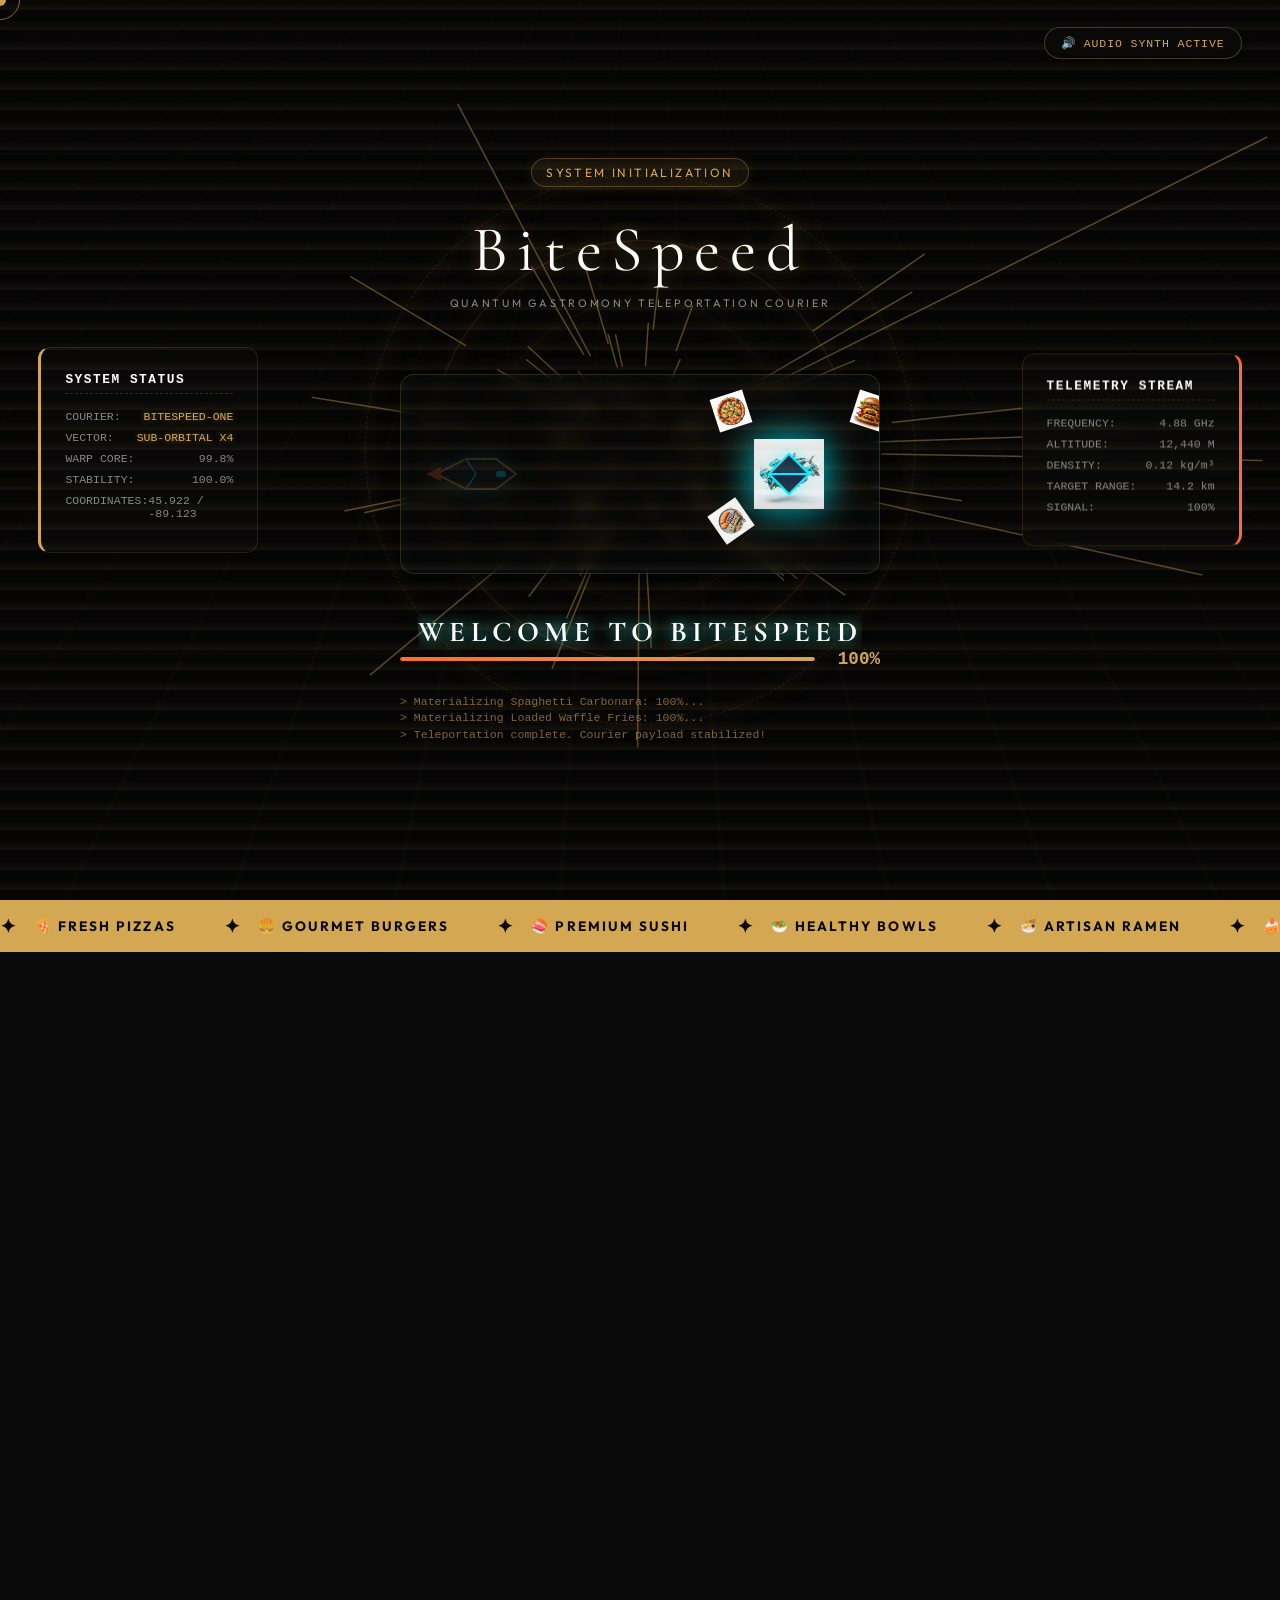
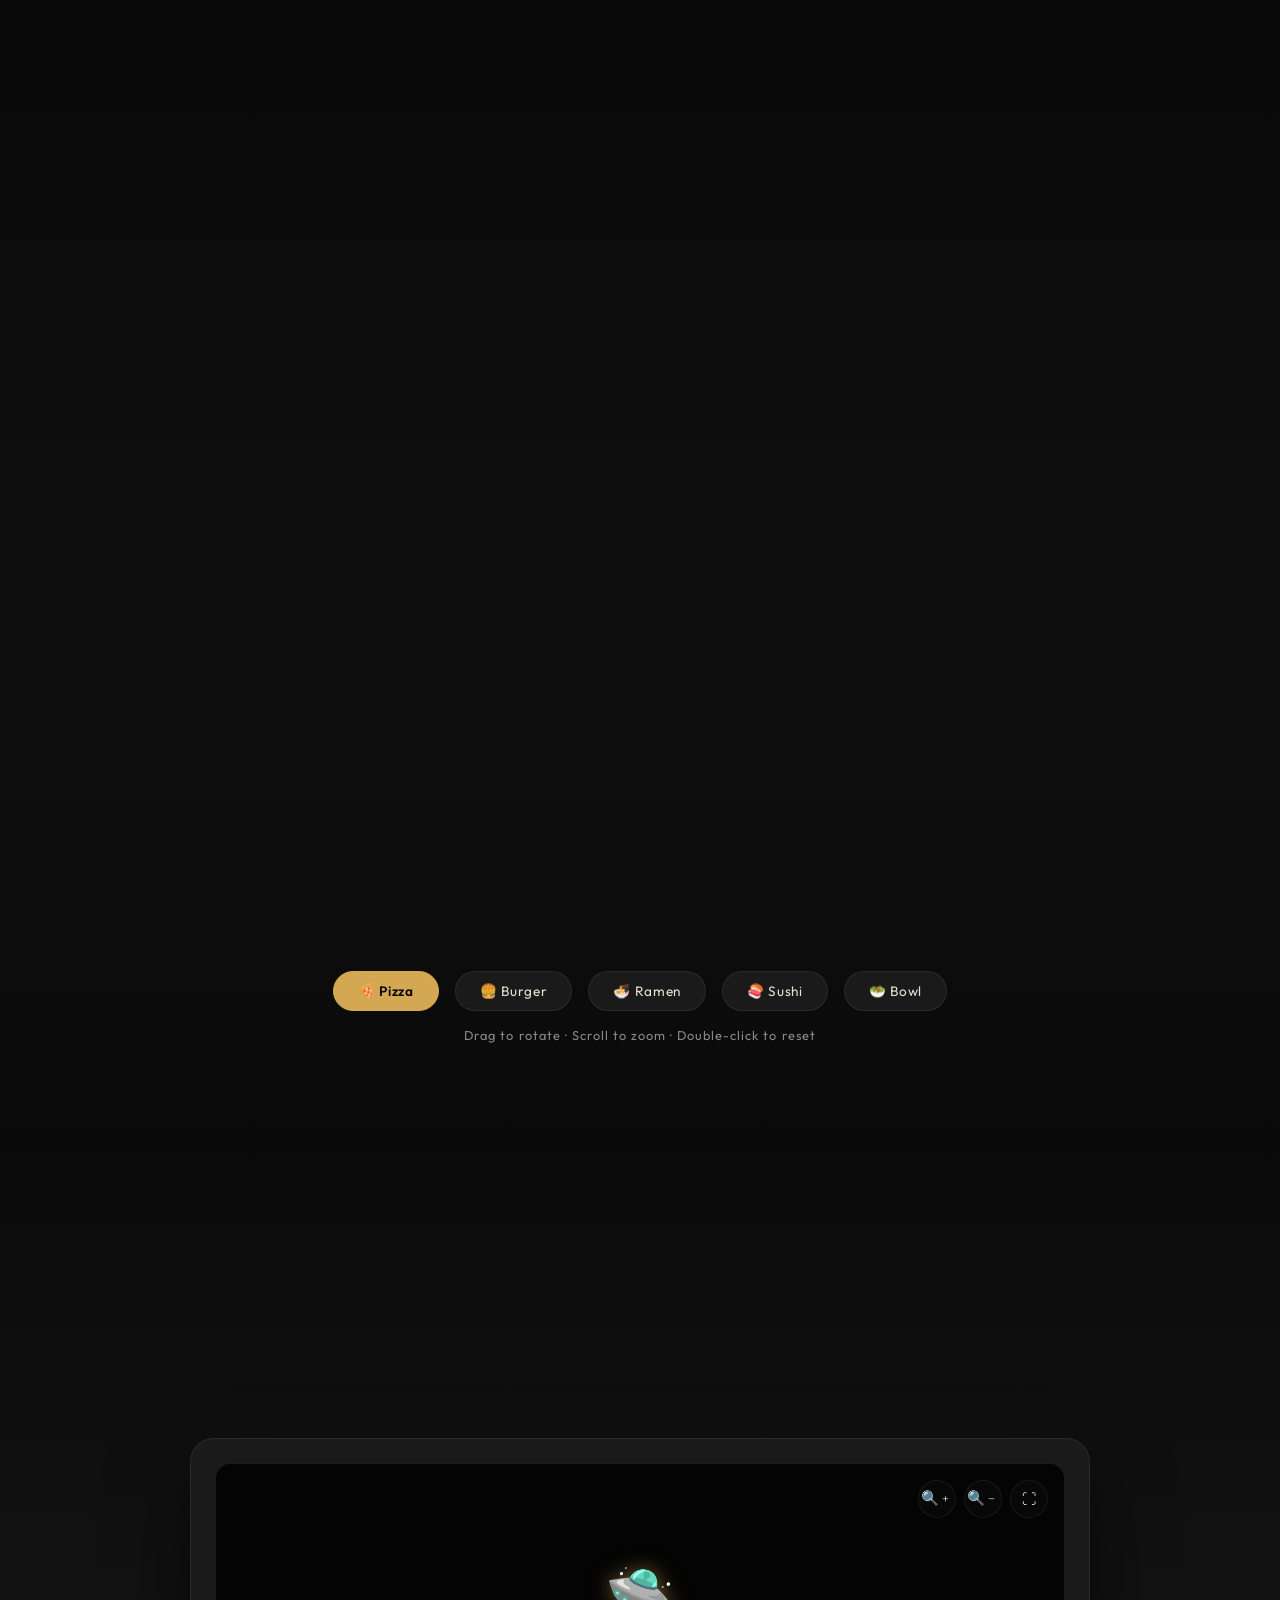
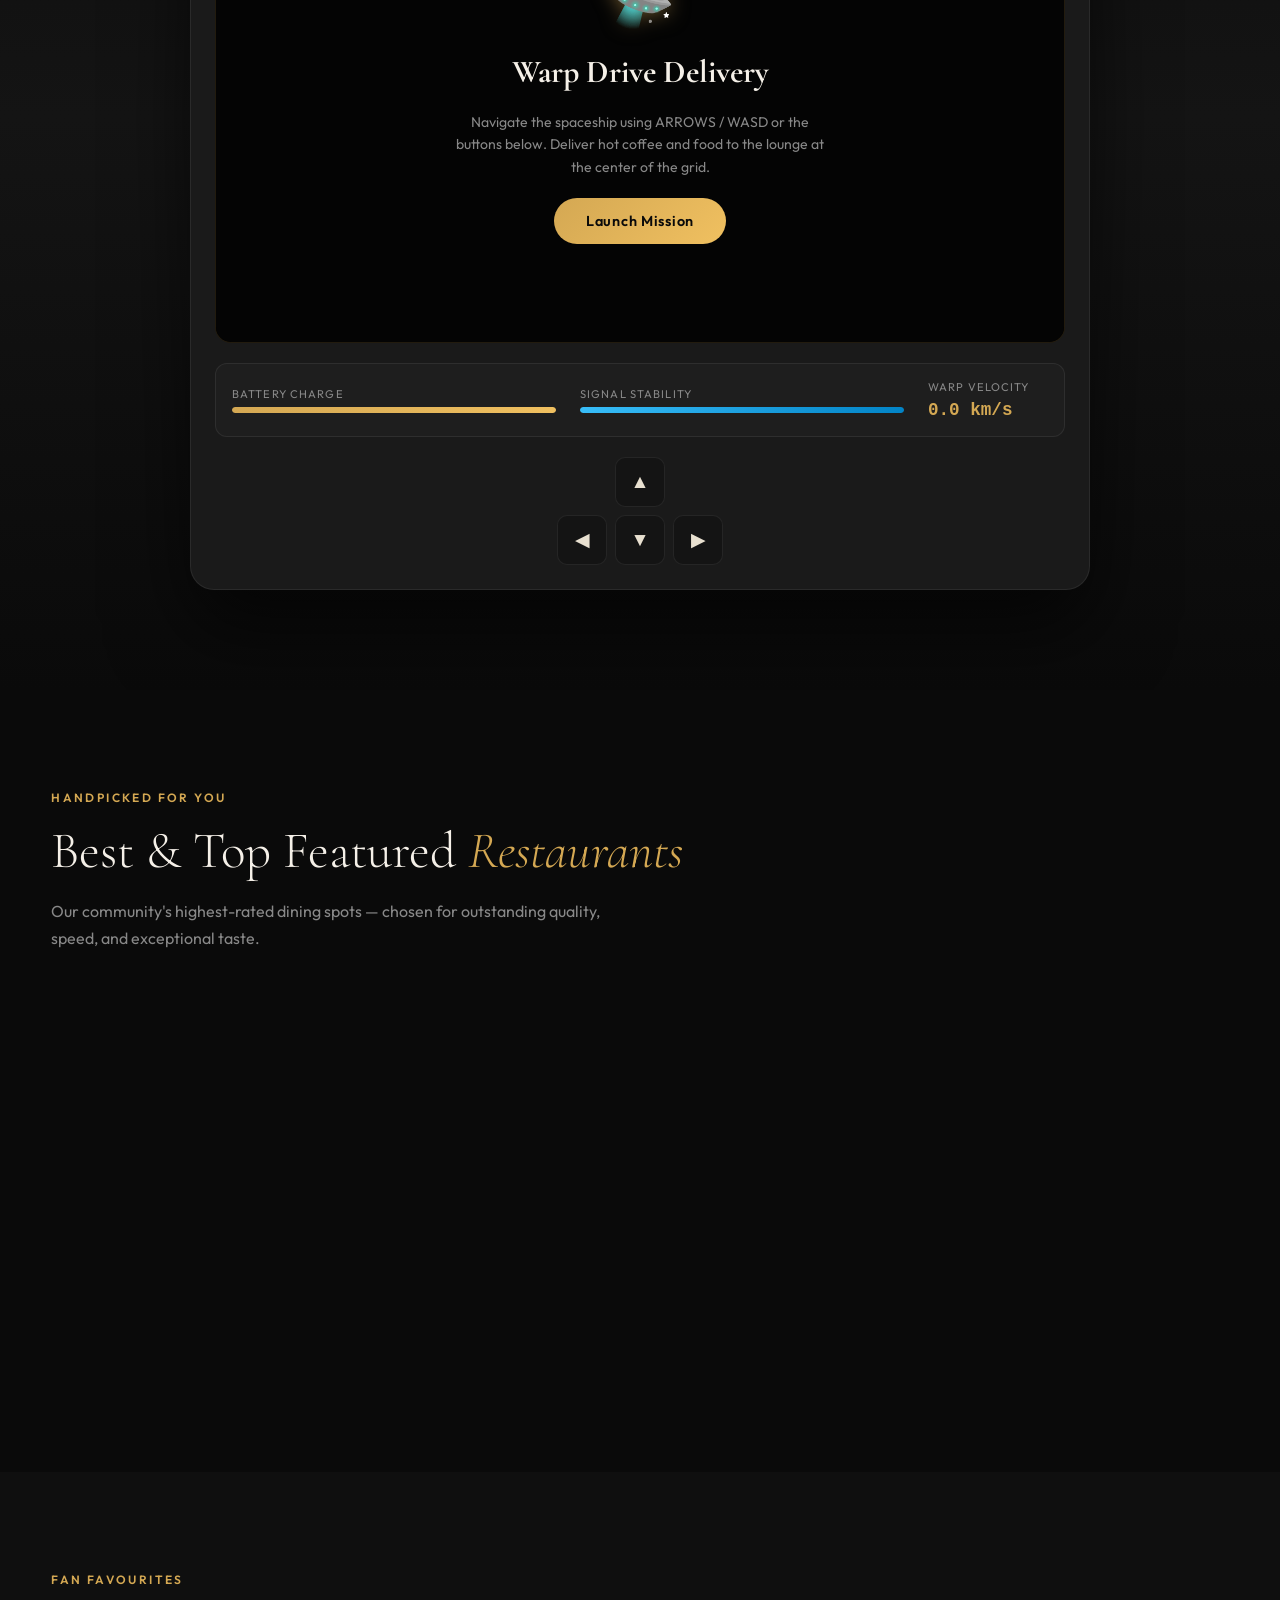
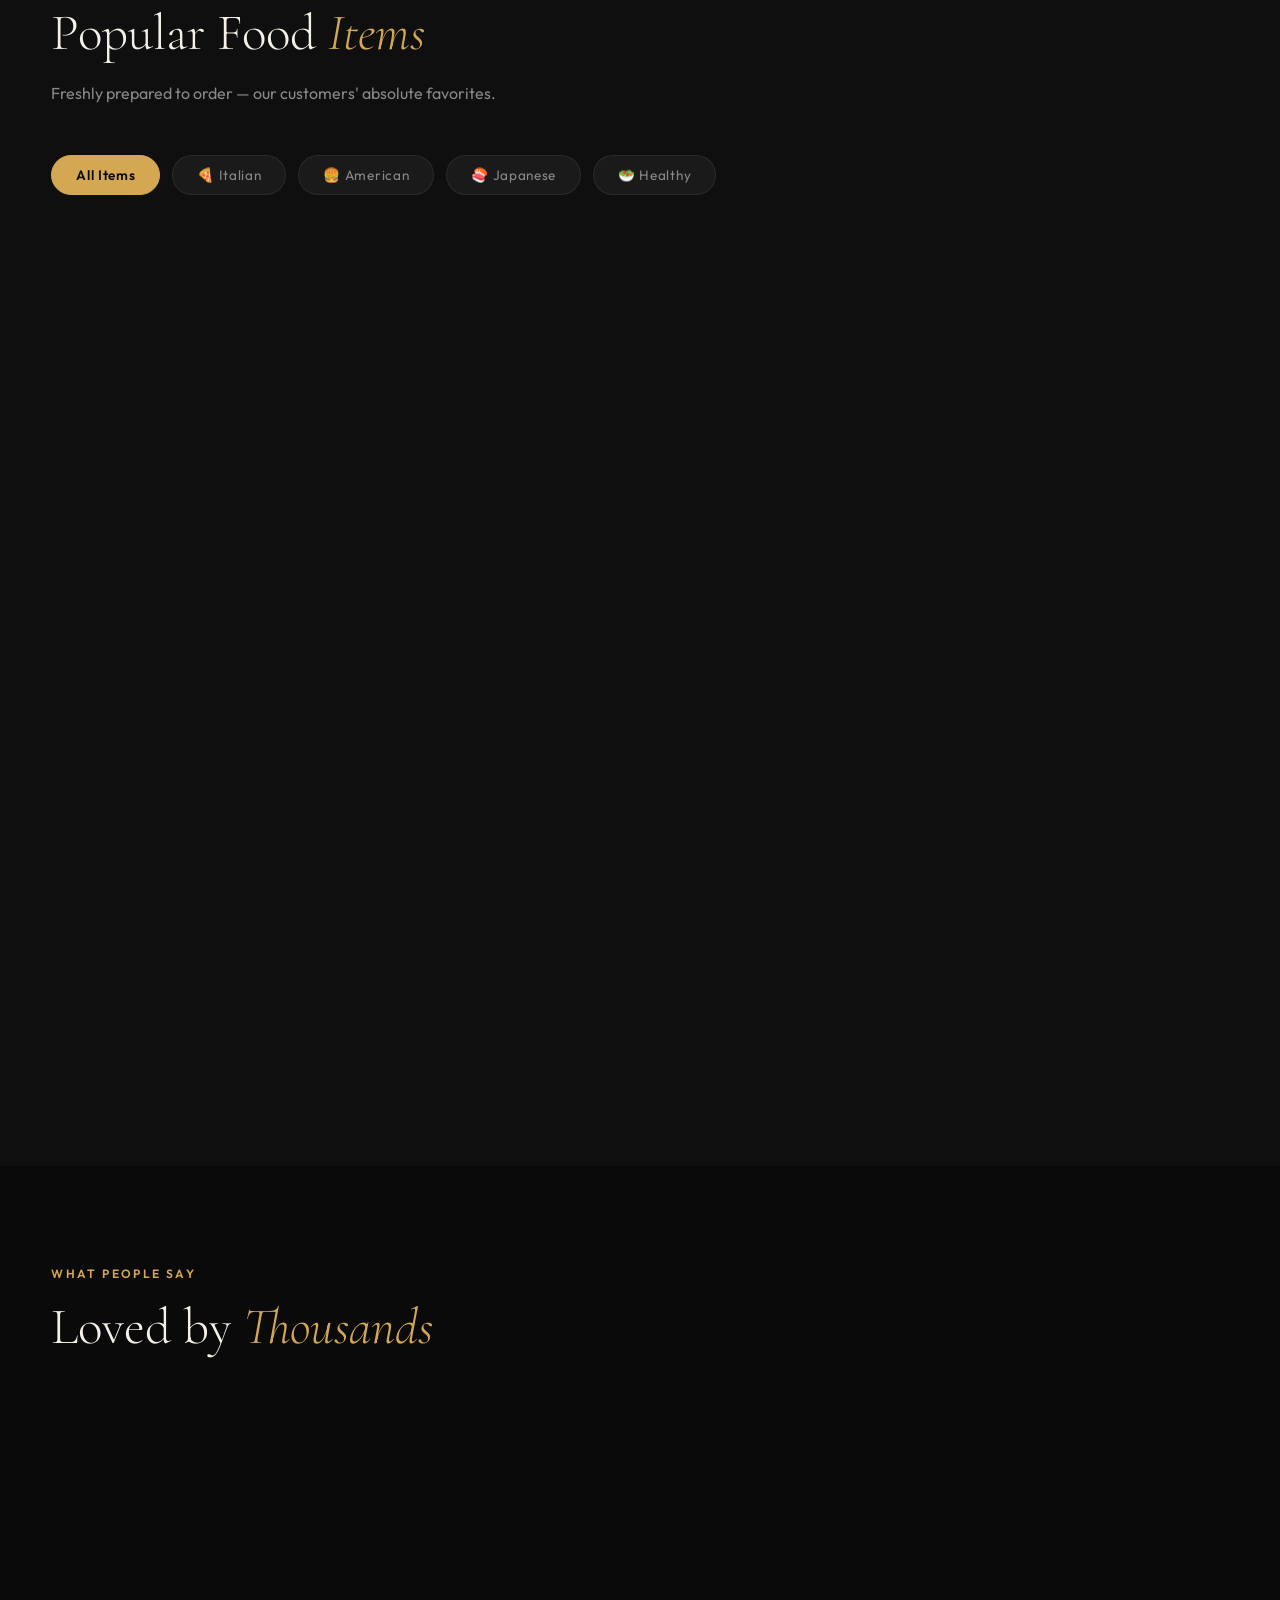
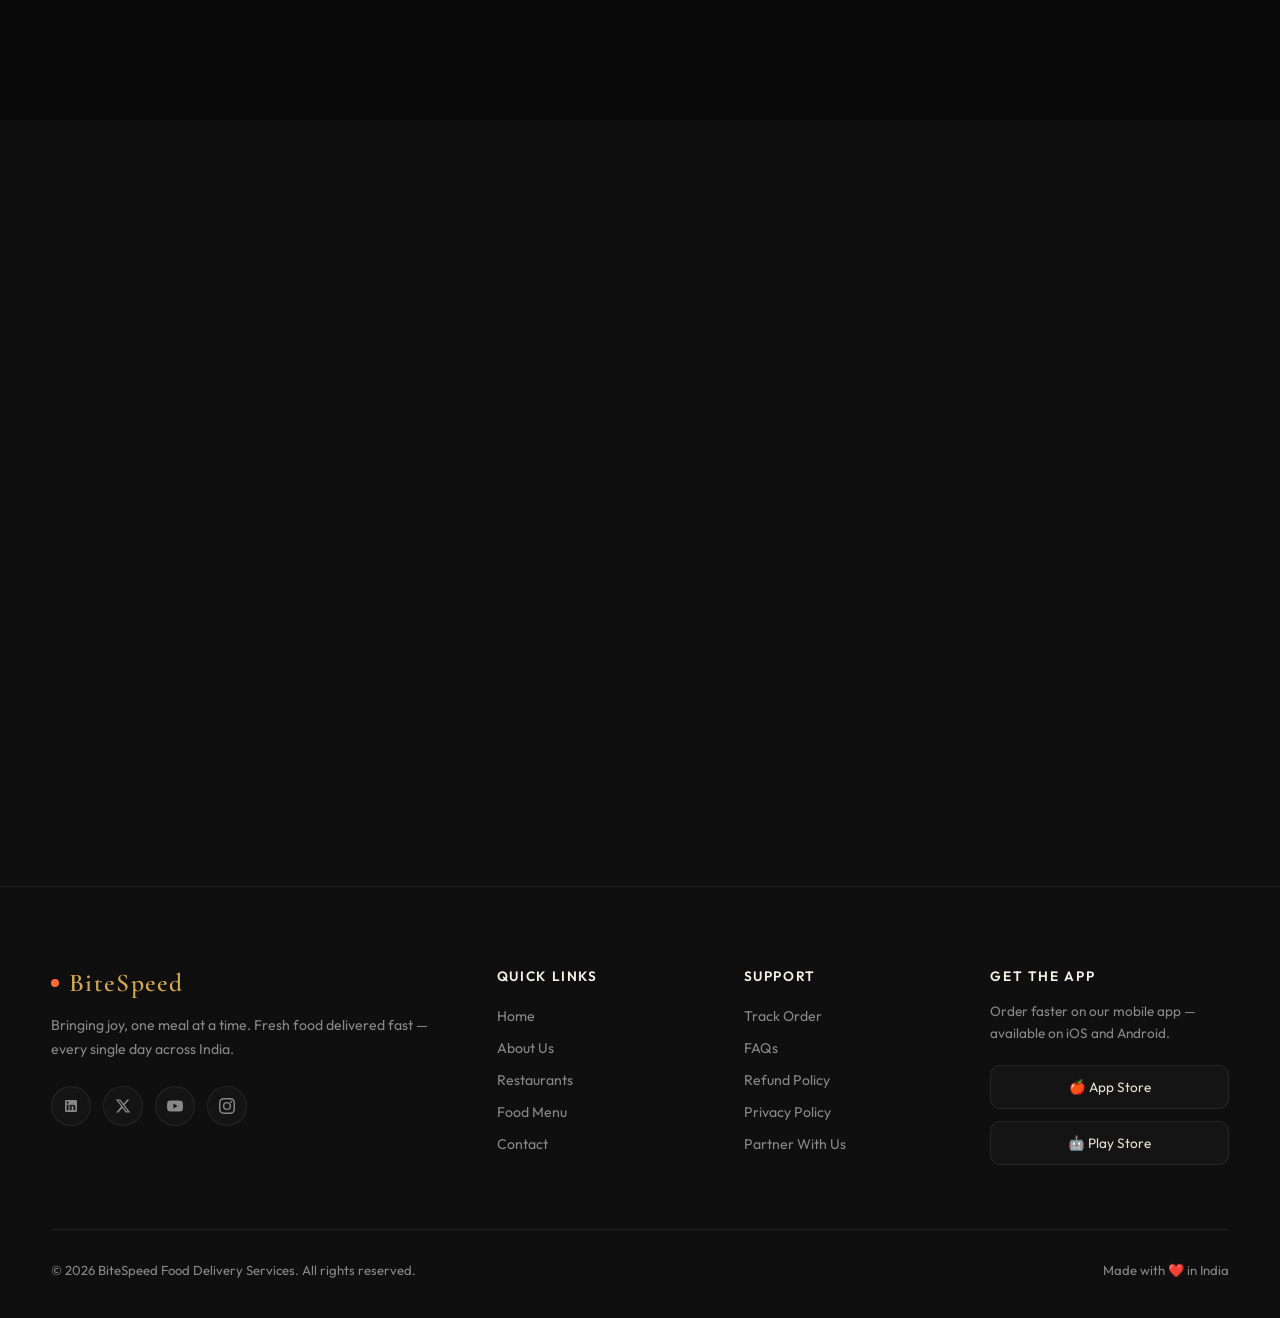
==== commit 560a9a6c: "Update BiteSpeed project files and assets" ====
--- a/index.html
+++ b/index.html
@@ -33,8 +33,121 @@
 
   <!-- LOADER -->
   <div id="loader">
-    <div class="lring"></div>
-    <p class="ltxt">BiteSpeed</p>
+    <div class="loader-cyber-grid"></div>
+    <canvas id="loader-starfield"></canvas>
+    <div class="loader-scanline"></div>
+
+    <!-- Holographic Portal Rings -->
+    <div class="loader-hologram-ring ring-outer"></div>
+    <div class="loader-hologram-ring ring-mid"></div>
+    <div class="loader-hologram-ring ring-inner"></div>
+
+    <!-- Telemetry HUD Sidebars -->
+    <div class="loader-hud-panel left-panel">
+      <div class="hud-panel-title">SYSTEM STATUS</div>
+      <div class="hud-panel-row"><span>COURIER:</span> <span class="hud-glow">BITESPEED-ONE</span></div>
+      <div class="hud-panel-row"><span>VECTOR:</span> <span class="hud-glow">SUB-ORBITAL X4</span></div>
+      <div class="hud-panel-row"><span>WARP CORE:</span> <span id="hud-val-warp">99.8%</span></div>
+      <div class="hud-panel-row"><span>STABILITY:</span> <span id="hud-val-stab">100.0%</span></div>
+      <div class="hud-panel-row"><span>COORDINATES:</span> <span id="hud-val-coords">45.922 / -89.123</span></div>
+    </div>
+
+    <div class="loader-hud-panel right-panel">
+      <div class="hud-panel-title">TELEMETRY STREAM</div>
+      <div class="hud-panel-row"><span>FREQUENCY:</span> <span id="hud-val-freq">4.88 GHz</span></div>
+      <div class="hud-panel-row"><span>ALTITUDE:</span> <span id="hud-val-alt">12,440 M</span></div>
+      <div class="hud-panel-row"><span>DENSITY:</span> <span id="hud-val-dens">0.12 kg/m³</span></div>
+      <div class="hud-panel-row"><span>TARGET RANGE:</span> <span id="hud-val-range">14.2 km</span></div>
+      <div class="hud-panel-row"><span>SIGNAL:</span> <span id="hud-val-sig">100%</span></div>
+    </div>
+
+    <!-- Sound Control Button -->
+    <button class="loader-sound-toggle" id="loader-sound-toggle" onclick="toggleLoaderSound()">
+      <span class="sound-icon">🔊</span> AUDIO SYNTH ACTIVE
+    </button>
+
+    <!-- Floating food image cards -->
+    <div class="loader-food-cards" id="loader-food-cards">
+      <div class="floating-food-card" style="--delay:0s; --x:-250px; --y:-220px;"><img src="images/margherita_pizza.png"
+          alt="Pizza"><span>🍕 Fresh Pizza</span></div>
+      <div class="floating-food-card" style="--delay:1.5s; --x:280px; --y:-180px;"><img
+          src="images/bacon_cheeseburger.png" alt="Burger"><span>🍔 Gourmet Burger</span></div>
+      <div class="floating-food-card" style="--delay:3s; --x:-320px; --y:180px;"><img src="images/sushi_platter.png"
+          alt="Sushi"><span>🍣 Premium Sushi</span></div>
+      <div class="floating-food-card" style="--delay:4.5s; --x:260px; --y:220px;"><img src="images/ramen_bowl.png"
+          alt="Ramen"><span>🍜 Hot Ramen</span></div>
+      <div class="floating-food-card" style="--delay:6s; --x:60px; --y:-300px;"><img src="images/avocado_salad.png"
+          alt="Salad"><span>🥗 Healthy Bowl</span></div>
+      <div class="floating-food-card" style="--delay:7.5s; --x:-180px; --y:80px;"><img
+          src="images/spaghetti_carbonara.png" alt="Pasta"><span>🍝 Carbonara</span></div>
+      <div class="floating-food-card" style="--delay:9s; --x:180px; --y:-80px;"><img src="images/waffle_fries.png"
+          alt="Fries"><span>🍟 Waffle Fries</span></div>
+    </div>
+    <div class="loader-content">
+      <div class="loader-badge">SYSTEM INITIALIZATION</div>
+      <h1 class="loader-logo">BiteSpeed</h1>
+      <div class="loader-sub">QUANTUM GASTROMONY TELEPORTATION COURIER</div>
+
+      <!-- Cinematic Animation Stage -->
+      <div class="loader-animation-stage" id="loader-animation-stage">
+        <!-- Spaceship -->
+        <div class="cinematic-ship" id="cinematic-ship">
+          <svg viewBox="0 0 100 50" width="100" height="50">
+            <path d="M 15 25 L 45 10 L 75 10 L 95 25 L 75 40 L 45 40 Z" fill="#151e2e" stroke="#d4a853"
+              stroke-width="2" />
+            <path d="M 45 10 L 55 25 L 45 40" fill="none" stroke="#00f0ff" stroke-width="1.5" />
+            <polygon points="5,25 20,18 20,32" fill="#ff6b35" />
+            <rect x="75" y="22" width="10" height="6" rx="2" fill="#00f0ff" class="cockpit-glow" />
+          </svg>
+        </div>
+        <!-- Cargo Pod Box -->
+        <div class="cinematic-box" id="cinematic-box">
+          <div class="box-half box-top">
+            <svg viewBox="0 0 60 30" width="60" height="30">
+              <path d="M 10 30 L 30 10 L 50 30 Z" fill="#1d2e47" stroke="#00f0ff" stroke-width="2" />
+            </svg>
+          </div>
+          <div class="box-half box-bottom">
+            <svg viewBox="0 0 60 30" width="60" height="30">
+              <path d="M 10 0 L 30 20 L 50 0 Z" fill="#1d2e47" stroke="#00f0ff" stroke-width="2" />
+            </svg>
+          </div>
+          <!-- Target dot box glow indicator -->
+          <div class="box-target-dot" id="box-target-dot"></div>
+        </div>
+        <!-- Missile -->
+        <div class="cinematic-missile" id="cinematic-missile"></div>
+        <!-- Laser Blast / Explosion -->
+        <div class="cinematic-explosion" id="cinematic-explosion"></div>
+        <!-- Floating Foods Burst -->
+        <div class="cinematic-burst-foods" id="cinematic-burst-foods">
+          <img src="images/margherita_pizza.png" class="burst-food-img pizza" alt="Pizza">
+          <img src="images/bacon_cheeseburger.png" class="burst-food-img burger" alt="Burger">
+          <img src="images/sushi_platter.png" class="burst-food-img sushi" alt="Sushi">
+        </div>
+        <!-- Revealed 3D model / Holographic drone -->
+        <div class="cinematic-drone-reveal" id="cinematic-drone-reveal">
+          <img src="images/delivery_drone.png" alt="Drone">
+        </div>
+      </div>
+
+      <!-- Welcome text overlay -->
+      <div class="cinematic-welcome-msg" id="cinematic-welcome-msg">
+        WELCOME TO BITESPEED
+      </div>
+
+      <div class="loader-progress-wrapper">
+        <div class="loader-progress-track">
+          <div class="loader-progress-bar" id="loader-progress-bar"></div>
+        </div>
+        <div class="loader-percentage" id="loader-percentage">00%</div>
+      </div>
+
+      <div class="loader-terminal" id="loader-terminal">
+        &gt; Accessing sub-orbital space delivery vector...<br>
+        &gt; Warning: Atmospheric turbulence detected...
+      </div>
+    </div>
   </div>
 
   <!-- CART OVERLAY + DRAWER -->
@@ -70,6 +183,24 @@
       <a href="#contact" class="nav-link">Contact</a>
     </nav>
     <div class="hactions">
+      <button class="theme-btn" id="theme-toggle" onclick="toggleTheme()" aria-label="Toggle Light/Dark Theme">
+        <svg class="theme-icon sun" viewBox="0 0 24 24" fill="none" stroke="currentColor" stroke-width="2"
+          stroke-linecap="round" stroke-linejoin="round">
+          <circle cx="12" cy="12" r="5"></circle>
+          <line x1="12" y1="1" x2="12" y2="3"></line>
+          <line x1="12" y1="21" x2="12" y2="23"></line>
+          <line x1="4.22" y1="4.22" x2="5.64" y2="5.64"></line>
+          <line x1="18.36" y1="18.36" x2="19.78" y2="19.78"></line>
+          <line x1="1" y1="12" x2="3" y2="12"></line>
+          <line x1="21" y1="12" x2="23" y2="12"></line>
+          <line x1="4.22" y1="19.78" x2="5.64" y2="18.36"></line>
+          <line x1="18.36" y1="5.64" x2="19.78" y2="4.22"></line>
+        </svg>
+        <svg class="theme-icon moon" viewBox="0 0 24 24" fill="none" stroke="currentColor" stroke-width="2"
+          stroke-linecap="round" stroke-linejoin="round">
+          <path d="M21 12.79A9 9 0 1 1 11.21 3 7 7 0 0 0 21 12.79z"></path>
+        </svg>
+      </button>
       <button class="cart-btn" onclick="toggleCart()">
         Cart <span class="cbadge" id="cbadge">0</span>
       </button>
@@ -205,6 +336,92 @@
       <p class="sc-hint">
         Drag to rotate · Scroll to zoom · Double-click to reset
       </p>
+    </div>
+  </section>
+
+  <!-- 3D DELIVERY MAZE GAME -->
+  <section id="maze-section" class="maze-section section-pad">
+    <div class="container">
+      <div class="maze-header reveal">
+        <p class="eyebrow">Interactive Space Delivery</p>
+        <h2 class="section-title">Cyber Gastronomy <em>Delivery Maze</em></h2>
+        <p class="section-sub" style="margin: 0 auto 2rem">
+          Guide the BiteSpeed quantum delivery drone through the neon cyber-maze to beam coffee and meals directly to
+          the customer waiting at the lounge!
+        </p>
+      </div>
+
+      <div class="maze-wrapper">
+        <div class="maze-canvas-wrapper">
+          <canvas id="maze-canvas"></canvas>
+
+          <!-- Floating game controls overlay -->
+          <div class="maze-ui-controls">
+            <button onclick="zoomGame(0.85)" title="Zoom In">🔍﹢</button>
+            <button onclick="zoomGame(1.15)" title="Zoom Out">🔍﹣</button>
+            <button onclick="toggleGameFullscreen()" title="Toggle Fullscreen">⛶</button>
+          </div>
+
+          <!-- Floating game notifications -->
+          <div class="game-toast" id="game-toast"></div>
+
+          <!-- Game overlay screen -->
+          <div class="maze-overlay" id="maze-overlay">
+            <div class="maze-start-screen" id="maze-start-screen">
+              <div class="maze-drone-icon">🛸</div>
+              <h3>Warp Drive Delivery</h3>
+              <p>Navigate the spaceship using ARROWS / WASD or the buttons below. Deliver hot coffee and food to the
+                lounge at the center of the grid.</p>
+              <button class="btn-primary" onclick="startMazeGame()">Launch Mission</button>
+            </div>
+
+            <div class="maze-win-screen" id="maze-win-screen" style="display: none;">
+              <div class="maze-win-icon">🎉</div>
+              <h3>Delivery Complete!</h3>
+              <p>The food was delivered fresh, hot, and with perfect quantum stability. The client is fully satisfied!
+              </p>
+              <div class="maze-reward">
+                <small>UNLOCKED PROMO CODE</small>
+                <div class="maze-code" id="maze-code" onclick="copyMazeCode()">MAZE50</div>
+                <small class="click-copy-hint">Click code to copy (₹150 OFF + Free Delivery)</small>
+              </div>
+              <button class="btn-primary" onclick="restartMazeGame()">Play Again</button>
+            </div>
+          </div>
+        </div>
+
+        <!-- HUD & Controls -->
+        <div class="maze-hud">
+          <div class="hud-item">
+            <span class="hud-label">Battery Charge</span>
+            <div class="hud-bar-container">
+              <div class="hud-bar" id="hud-battery" style="width: 100%"></div>
+            </div>
+          </div>
+          <div class="hud-item">
+            <span class="hud-label">Signal Stability</span>
+            <div class="hud-bar-container">
+              <div class="hud-bar" id="hud-signal" style="width: 100%"></div>
+            </div>
+          </div>
+          <div class="hud-item speed">
+            <span class="hud-label">Warp Velocity</span>
+            <div class="hud-val" id="hud-velocity">0.0 km/s</div>
+          </div>
+        </div>
+
+        <!-- On-Screen Controls for mobile/mouse users -->
+        <div class="maze-controls">
+          <div class="mctrl-row">
+            <button class="mctrl-btn up" id="mctrl-up">▲</button>
+          </div>
+          <div class="mctrl-row">
+            <button class="mctrl-btn left" id="mctrl-left">◀</button>
+            <button class="mctrl-btn down" id="mctrl-down">▼</button>
+            <button class="mctrl-btn right" id="mctrl-right">▶</button>
+          </div>
+        </div>
+      </div>
     </div>
   </section>
 
@@ -340,8 +557,7 @@
       <div class="food-grid" id="food-grid">
         <article class="fcard reveal" data-cat="italian">
           <div class="fcard-img">
-            <img src="https://images.unsplash.com/photo-1513104890138-7c749659a591?w=500&auto=format&fit=crop&q=80"
-              alt="Margherita Pizza" /><span class="ftag">🔥 Bestseller</span>
+            <img src="images/margherita_pizza.png" alt="Margherita Pizza" /><span class="ftag">🔥 Bestseller</span>
             <div class="flike" onclick="toggleLike(this)">♡</div>
           </div>
           <div class="fcard-body">
@@ -366,8 +582,8 @@
 
         <article class="fcard reveal" data-cat="american">
           <div class="fcard-img">
-            <img src="https://images.unsplash.com/photo-1568901346375-23c9450c58cd?w=500&auto=format&fit=crop&q=80"
-              alt="Double Bacon Cheeseburger" /><span class="ftag">⭐ Top Rated</span>
+            <img src="images/bacon_cheeseburger.png" alt="Double Bacon Cheeseburger" /><span class="ftag">⭐ Top
+              Rated</span>
             <div class="flike" onclick="toggleLike(this)">♡</div>
           </div>
           <div class="fcard-body">
@@ -392,8 +608,7 @@
 
         <article class="fcard reveal" data-cat="japanese">
           <div class="fcard-img">
-            <img src="https://images.unsplash.com/photo-1579871494447-9811cf80d66c?w=500&auto=format&fit=crop&q=80"
-              alt="Signature Sushi Platter" /><span class="ftag">🍣 Chef's Pick</span>
+            <img src="images/sushi_platter.png" alt="Signature Sushi Platter" /><span class="ftag">🍣 Chef's Pick</span>
             <div class="flike" onclick="toggleLike(this)">♡</div>
           </div>
           <div class="fcard-body">
@@ -418,8 +633,7 @@
 
         <article class="fcard reveal" data-cat="healthy">
           <div class="fcard-img">
-            <img src="https://images.unsplash.com/photo-1482049016688-2d3e1b311543?w=500&auto=format&fit=crop&q=80"
-              alt="Avocado Toast" /><span class="ftag">🌿 Healthy</span>
+            <img src="images/avocado_salad.png" alt="Avocado Toast" /><span class="ftag">🌿 Healthy</span>
             <div class="flike" onclick="toggleLike(this)">♡</div>
           </div>
           <div class="fcard-body">
@@ -444,8 +658,7 @@
 
         <article class="fcard reveal" data-cat="italian">
           <div class="fcard-img">
-            <img src="https://images.unsplash.com/photo-1555949258-eb67b1ef0ceb?w=500&auto=format&fit=crop&q=80"
-              alt="Spaghetti Carbonara" /><span class="ftag">🍝 New</span>
+            <img src="images/spaghetti_carbonara.png" alt="Spaghetti Carbonara" /><span class="ftag">🍝 New</span>
             <div class="flike" onclick="toggleLike(this)">♡</div>
           </div>
           <div class="fcard-body">
@@ -470,8 +683,7 @@
 
         <article class="fcard reveal" data-cat="american">
           <div class="fcard-img">
-            <img src="https://images.unsplash.com/photo-1585032226651-759b368d7246?w=500&auto=format&fit=crop&q=80"
-              alt="Loaded Waffle Fries" /><span class="ftag">🧀 Comfort</span>
+            <img src="images/waffle_fries.png" alt="Loaded Waffle Fries" /><span class="ftag">🧀 Comfort</span>
             <div class="flike" onclick="toggleLike(this)">♡</div>
           </div>
           <div class="fcard-body">
--- a/style.css
+++ b/style.css
@@ -17,6 +17,100 @@
   --ease: cubic-bezier(0.23, 1, 0.32, 1);
   --r: 16px;
 }
+
+:root[data-theme="light"] {
+  --black: #fdfbf7;
+  --deep: #f5eedf;
+  --surface: #eae0cf;
+  --card: #ffffff;
+  --border: rgba(0, 0, 0, 0.08);
+  --gold: #aa7d28;
+  --gold2: #d4a853;
+  --orange: #e04b16;
+  --red: #d92d3a;
+  --cream: #1e1e1e;
+  --white: #000000;
+  --muted: #666666;
+  --text: #2c2c2c;
+}
+
+/* THEME TRANSITION */
+body,
+header,
+footer,
+section,
+.fcard,
+.rcard,
+.tcard,
+.maze-wrapper,
+.modal-box,
+.cart-drawer,
+input,
+textarea,
+.qty,
+.btn-ghost,
+.ftab,
+.sctrl,
+.abtn,
+.ci,
+.promo-banner,
+.theme-btn {
+  transition: background-color 0.4s var(--ease), color 0.4s var(--ease), border-color 0.4s var(--ease), box-shadow 0.4s var(--ease);
+}
+
+/* THEME TOGGLE BUTTON */
+.theme-btn {
+  background: none;
+  border: 1px solid var(--border);
+  color: var(--text);
+  width: 40px;
+  height: 40px;
+  border-radius: 50%;
+  cursor: pointer;
+  display: flex;
+  align-items: center;
+  justify-content: center;
+  position: relative;
+  overflow: hidden;
+}
+
+.theme-btn:hover {
+  border-color: var(--gold);
+  color: var(--gold);
+  background: rgba(212, 168, 83, 0.05);
+}
+
+.theme-icon {
+  width: 18px;
+  height: 18px;
+  position: absolute;
+  transition: transform 0.4s var(--ease), opacity 0.4s var(--ease);
+}
+
+/* Toggle sun/moon visibility */
+:root[data-theme="light"] .theme-icon.sun {
+  transform: translateY(30px);
+  opacity: 0;
+}
+
+:root[data-theme="light"] .theme-icon.moon {
+  transform: translateY(0);
+  opacity: 1;
+}
+
+:root:not([data-theme="light"]) .theme-icon.sun {
+  transform: translateY(0);
+  opacity: 1;
+}
+
+:root:not([data-theme="light"]) .theme-icon.moon {
+  transform: translateY(-30px);
+  opacity: 0;
+}
+
+
+
+
 *,
 *::before,
 *::after {
@@ -24,10 +118,12 @@
   padding: 0;
   box-sizing: border-box;
 }
+
 html {
   scroll-behavior: smooth;
   font-size: 16px;
 }
+
 body {
   background: var(--black);
   color: var(--text);
@@ -53,6 +149,7 @@
     background 0.3s;
   mix-blend-mode: difference;
 }
+
 .cursor-ring {
   position: fixed;
   width: 40px;
@@ -68,6 +165,7 @@
     height 0.4s var(--ease);
   opacity: 0.6;
 }
+
 body:hover .cursor {
   opacity: 1;
 }
@@ -76,41 +174,235 @@
 #loader {
   position: fixed;
   inset: 0;
-  background: var(--black);
+  background: #050505;
   z-index: 99997;
   display: flex;
-  flex-direction: column;
   align-items: center;
   justify-content: center;
-  transition:
-    opacity 0.8s var(--ease),
-    visibility 0.8s;
-}
+  overflow: hidden;
+  transition: opacity 1s cubic-bezier(0.16, 1, 0.3, 1), visibility 1s;
+}
+
 #loader.gone {
   opacity: 0;
   visibility: hidden;
   pointer-events: none;
 }
-.lring {
-  width: 60px;
-  height: 60px;
-  border: 2px solid var(--border);
-  border-top-color: var(--gold);
-  border-radius: 50%;
-  animation: spin 1s linear infinite;
-}
-.ltxt {
-  margin-top: 20px;
+
+#loader-starfield {
+  position: absolute;
+  inset: 0;
+  width: 100%;
+  height: 100%;
+  z-index: 1;
+}
+
+.loader-cyber-grid {
+  position: absolute;
+  inset: 0;
+  background:
+    linear-gradient(rgba(212, 168, 83, 0.03) 1px, transparent 1px),
+    linear-gradient(90deg, rgba(212, 168, 83, 0.03) 1px, transparent 1px);
+  background-size: 40px 40px;
+  background-position: center;
+  transform: perspective(500px) rotateX(60deg) translateY(-30%) translateZ(0);
+  transform-origin: top center;
+  animation: gridScroll 20s linear infinite;
+  z-index: 2;
+  opacity: 0.5;
+}
+
+@keyframes gridScroll {
+  from {
+    background-position: 0 0;
+  }
+
+  to {
+    background-position: 0 800px;
+  }
+}
+
+.loader-scanline {
+  position: absolute;
+  top: 0;
+  left: 0;
+  width: 100%;
+  height: 100%;
+  background: linear-gradient(to bottom,
+      rgba(255, 255, 255, 0),
+      rgba(212, 168, 83, 0.08) 50%,
+      rgba(255, 255, 255, 0) 51%,
+      rgba(255, 255, 255, 0));
+  background-size: 100% 20px;
+  animation: scanline 6s linear infinite;
+  z-index: 4;
+  pointer-events: none;
+}
+
+@keyframes scanline {
+  0% {
+    transform: translateY(-100%);
+  }
+
+  100% {
+    transform: translateY(100%);
+  }
+}
+
+.loader-content {
+  position: relative;
+  z-index: 3;
+  width: 90%;
+  max-width: 480px;
+  text-align: center;
+  display: flex;
+  flex-direction: column;
+  align-items: center;
+}
+
+.loader-badge {
+  font-family: var(--font-sans);
+  font-size: 0.75rem;
+  color: var(--gold);
+  border: 1px solid rgba(212, 168, 83, 0.3);
+  background: rgba(212, 168, 83, 0.08);
+  padding: 6px 14px;
+  border-radius: 100px;
+  letter-spacing: 0.2em;
+  margin-bottom: 1.5rem;
+  box-shadow: 0 0 15px rgba(212, 168, 83, 0.1);
+  animation: pulse 2s ease-in-out infinite;
+}
+
+.loader-logo {
   font-family: var(--font-serif);
-  font-size: 2rem;
+  font-size: clamp(2.5rem, 5vw, 4rem);
+  font-weight: 400;
+  color: var(--white);
+  letter-spacing: 0.15em;
+  text-shadow: 0 0 20px rgba(212, 168, 83, 0.4);
+  margin-bottom: 0.5rem;
+}
+
+.loader-sub {
+  font-family: var(--font-sans);
+  font-size: 0.68rem;
+  color: var(--muted);
+  letter-spacing: 0.25em;
+  text-transform: uppercase;
+  margin-bottom: 2.5rem;
+}
+
+.loader-security-box {
+  width: 100%;
+  background: rgba(10, 10, 10, 0.85);
+  border: 1px solid var(--border);
+  border-radius: 12px;
+  padding: 1.25rem;
+  margin-bottom: 2rem;
+  text-align: left;
+  font-family: monospace;
+  font-size: 0.78rem;
+  position: relative;
+  overflow: hidden;
+  backdrop-filter: blur(8px);
+}
+
+.scanner-line {
+  position: absolute;
+  top: 0;
+  left: 0;
+  width: 100%;
+  height: 2px;
+  background: var(--gold);
+  box-shadow: 0 0 8px var(--gold);
+  animation: scanSecBox 3s ease-in-out infinite;
+}
+
+@keyframes scanSecBox {
+
+  0%,
+  100% {
+    top: 0;
+  }
+
+  50% {
+    top: 100%;
+  }
+}
+
+.sec-item {
+  display: flex;
+  justify-content: space-between;
+  margin-bottom: 6px;
+  color: var(--muted);
+}
+
+.sec-item:last-child {
+  margin-bottom: 0;
+}
+
+.sec-lbl {
+  color: var(--muted);
+}
+
+.sec-val {
+  font-weight: 700;
+  transition: color 0.3s;
+}
+
+.sec-val.active {
   color: var(--gold);
-  letter-spacing: 0.3em;
-  font-weight: 300;
-}
-@keyframes spin {
-  to {
-    transform: rotate(360deg);
-  }
+}
+
+.sec-val.success {
+  color: #22c55e;
+  text-shadow: 0 0 4px rgba(34, 197, 94, 0.4);
+}
+
+.loader-progress-wrapper {
+  width: 100%;
+  display: flex;
+  align-items: center;
+  gap: 1.25rem;
+  margin-bottom: 1.5rem;
+}
+
+.loader-progress-track {
+  flex: 1;
+  height: 4px;
+  background: rgba(255, 255, 255, 0.05);
+  border-radius: 100px;
+  overflow: hidden;
+}
+
+.loader-progress-bar {
+  height: 100%;
+  width: 0%;
+  background: linear-gradient(90deg, var(--orange), var(--gold));
+  box-shadow: 0 0 10px rgba(212, 168, 83, 0.5);
+  border-radius: 100px;
+  transition: width 0.1s linear;
+}
+
+.loader-percentage {
+  font-family: monospace;
+  font-size: 1.1rem;
+  font-weight: 700;
+  color: var(--gold);
+  min-width: 45px;
+  text-align: right;
+}
+
+.loader-terminal {
+  width: 100%;
+  height: 50px;
+  font-family: monospace;
+  font-size: 0.72rem;
+  color: rgba(212, 168, 83, 0.6);
+  text-align: left;
+  line-height: 1.4;
+  overflow: hidden;
 }
 
 /* NOISE OVERLAY */
@@ -140,11 +432,13 @@
     backdrop-filter 0.4s,
     border-bottom 0.4s;
 }
+
 header.scrolled {
   background: rgba(10, 10, 10, 0.92);
   backdrop-filter: blur(20px);
   border-bottom: 1px solid var(--border);
 }
+
 .logo {
   font-family: var(--font-serif);
   font-size: 1.8rem;
@@ -156,6 +450,7 @@
   align-items: center;
   gap: 10px;
 }
+
 .logo-dot {
   width: 8px;
   height: 8px;
@@ -163,10 +458,12 @@
   border-radius: 50%;
   animation: pulse 2s ease-in-out infinite;
 }
+
 nav {
   display: flex;
   gap: 2rem;
 }
+
 nav a {
   color: var(--muted);
   text-decoration: none;
@@ -177,6 +474,7 @@
   transition: color 0.3s;
   position: relative;
 }
+
 nav a::after {
   content: "";
   position: absolute;
@@ -187,17 +485,21 @@
   background: var(--gold);
   transition: width 0.3s var(--ease);
 }
+
 nav a:hover {
   color: var(--gold);
 }
+
 nav a:hover::after {
   width: 100%;
 }
+
 .hactions {
   display: flex;
   align-items: center;
   gap: 1rem;
 }
+
 .cart-btn {
   background: var(--gold);
   color: var(--black);
@@ -211,10 +513,12 @@
   transition: all 0.3s var(--ease);
   position: relative;
 }
+
 .cart-btn:hover {
   background: var(--gold2);
   transform: scale(1.05);
 }
+
 .cbadge {
   background: var(--red);
   color: #fff;
@@ -228,6 +532,7 @@
   justify-content: center;
   margin-left: 6px;
 }
+
 .hamburger {
   display: none;
   flex-direction: column;
@@ -237,6 +542,7 @@
   cursor: pointer;
   padding: 4px;
 }
+
 .hamburger span {
   display: block;
   width: 24px;
@@ -244,15 +550,19 @@
   background: var(--text);
   transition: all 0.3s;
 }
+
 .hamburger.active span:nth-child(1) {
   transform: rotate(45deg) translate(5px, 5px);
 }
+
 .hamburger.active span:nth-child(2) {
   opacity: 0;
 }
+
 .hamburger.active span:nth-child(3) {
   transform: rotate(-45deg) translate(5px, -5px);
 }
+
 .mnav {
   position: fixed;
   top: 72px;
@@ -269,9 +579,11 @@
   z-index: 999;
   border-bottom: 1px solid var(--border);
 }
+
 .mnav.open {
   transform: translateY(0);
 }
+
 .mnav a {
   color: var(--text);
   text-decoration: none;
@@ -290,26 +602,25 @@
   position: relative;
   overflow: hidden;
 }
+
 .hero-bg {
   position: absolute;
   inset: 0;
   background:
-    radial-gradient(
-      ellipse 80% 80% at 70% 50%,
+    radial-gradient(ellipse 80% 80% at 70% 50%,
       rgba(212, 168, 83, 0.08) 0%,
-      transparent 70%
-    ),
-    radial-gradient(
-      ellipse 60% 60% at 20% 80%,
+      transparent 70%),
+    radial-gradient(ellipse 60% 60% at 20% 80%,
       rgba(255, 107, 53, 0.05) 0%,
-      transparent 60%
-    );
-}
+      transparent 60%);
+}
+
 .hero-particles {
   position: absolute;
   inset: 0;
   pointer-events: none;
 }
+
 .hbadge {
   display: inline-flex;
   align-items: center;
@@ -326,6 +637,7 @@
   margin-bottom: 2rem;
   animation: fadeUp 0.8s var(--ease) 0.2s both;
 }
+
 .hbadge-dot {
   width: 6px;
   height: 6px;
@@ -333,6 +645,7 @@
   border-radius: 50%;
   animation: pulse 1.5s ease-in-out infinite;
 }
+
 .hero-title {
   font-family: var(--font-serif);
   font-size: clamp(3.5rem, 6vw, 6rem);
@@ -342,14 +655,17 @@
   margin-bottom: 1.5rem;
   animation: fadeUp 0.8s var(--ease) 0.4s both;
 }
+
 .hero-title em {
   font-style: italic;
   color: var(--gold);
 }
+
 .hero-title strong {
   font-weight: 600;
   display: block;
 }
+
 .hero-sub {
   color: var(--muted);
   font-size: 1.05rem;
@@ -359,12 +675,14 @@
   font-weight: 300;
   animation: fadeUp 0.8s var(--ease) 0.6s both;
 }
+
 .hero-cta {
   display: flex;
   gap: 1rem;
   margin-bottom: 3rem;
   animation: fadeUp 0.8s var(--ease) 0.8s both;
 }
+
 .btn-primary {
   background: linear-gradient(135deg, var(--gold), var(--gold2));
   color: var(--black);
@@ -382,10 +700,12 @@
   align-items: center;
   gap: 8px;
 }
+
 .btn-primary:hover {
   transform: translateY(-2px);
   box-shadow: 0 20px 40px rgba(212, 168, 83, 0.3);
 }
+
 .btn-ghost {
   background: transparent;
   color: var(--text);
@@ -403,19 +723,23 @@
   align-items: center;
   gap: 8px;
 }
+
 .btn-ghost:hover {
   border-color: var(--gold);
   color: var(--gold);
   background: rgba(212, 168, 83, 0.05);
 }
+
 .hero-stats {
   display: flex;
   gap: 2.5rem;
   animation: fadeUp 0.8s var(--ease) 1s both;
 }
+
 .hstat {
   text-align: left;
 }
+
 .hstat-n {
   font-family: var(--font-serif);
   font-size: 2rem;
@@ -423,6 +747,7 @@
   font-weight: 600;
   line-height: 1;
 }
+
 .hstat-l {
   font-size: 0.75rem;
   color: var(--muted);
@@ -430,6 +755,7 @@
   letter-spacing: 0.1em;
   margin-top: 4px;
 }
+
 .hstat-div {
   width: 1px;
   background: var(--border);
@@ -443,6 +769,7 @@
   justify-content: center;
   animation: fadeUp 0.8s var(--ease) 0.5s both;
 }
+
 #hero-canvas {
   width: 100%;
   max-width: 560px;
@@ -450,9 +777,11 @@
   border-radius: 24px;
   cursor: grab;
 }
+
 #hero-canvas:active {
   cursor: grabbing;
 }
+
 .canvas-hint {
   position: absolute;
   bottom: 20px;
@@ -466,6 +795,7 @@
   gap: 6px;
   opacity: 0.7;
 }
+
 .canvas-hint svg {
   width: 16px;
   opacity: 0.6;
@@ -475,10 +805,12 @@
 .section-pad {
   padding: 100px 4%;
 }
+
 .container {
   max-width: 1280px;
   margin: 0 auto;
 }
+
 .eyebrow {
   font-size: 0.75rem;
   color: var(--gold);
@@ -487,6 +819,7 @@
   font-weight: 600;
   margin-bottom: 1rem;
 }
+
 .section-title {
   font-family: var(--font-serif);
   font-size: clamp(2.2rem, 4vw, 3.5rem);
@@ -495,10 +828,12 @@
   line-height: 1.2;
   margin-bottom: 1rem;
 }
+
 .section-title em {
   font-style: italic;
   color: var(--gold);
 }
+
 .section-sub {
   color: var(--muted);
   font-size: 1rem;
@@ -506,6 +841,7 @@
   max-width: 560px;
   margin-bottom: 3rem;
 }
+
 .gold-line {
   width: 48px;
   height: 2px;
@@ -520,12 +856,14 @@
   overflow: hidden;
   position: relative;
 }
+
 .marquee-track {
   display: flex;
   gap: 3rem;
   animation: marquee 20s linear infinite;
   white-space: nowrap;
 }
+
 .marquee-item {
   color: var(--black);
   font-weight: 700;
@@ -536,13 +874,16 @@
   align-items: center;
   gap: 1rem;
 }
+
 .marquee-item span {
   font-size: 1.2rem;
 }
+
 @keyframes marquee {
   from {
     transform: translateX(0);
   }
+
   to {
     transform: translateX(-50%);
   }
@@ -555,10 +896,12 @@
   gap: 6rem;
   align-items: center;
 }
+
 .about-imgs {
   position: relative;
   height: 540px;
 }
+
 .aimg-main {
   position: absolute;
   top: 0;
@@ -569,6 +912,7 @@
   border-radius: var(--r);
   filter: brightness(0.85);
 }
+
 .aimg-sm {
   position: absolute;
   bottom: 0;
@@ -579,6 +923,7 @@
   border-radius: var(--r);
   border: 3px solid var(--black);
 }
+
 .about-tag {
   position: absolute;
   top: 50%;
@@ -594,18 +939,21 @@
   white-space: nowrap;
   box-shadow: 0 20px 60px rgba(0, 0, 0, 0.5);
 }
+
 .about-text p {
   color: var(--muted);
   line-height: 1.8;
   margin-bottom: 1.5rem;
   font-weight: 300;
 }
+
 .chips {
   display: flex;
   flex-wrap: wrap;
   gap: 0.75rem;
   margin-top: 1.5rem;
 }
+
 .chip {
   background: rgba(212, 168, 83, 0.08);
   border: 1px solid rgba(212, 168, 83, 0.2);
@@ -621,17 +969,17 @@
 .showcase {
   padding: 100px 4%;
   position: relative;
-  background: linear-gradient(
-    180deg,
-    var(--black) 0%,
-    var(--deep) 50%,
-    var(--black) 100%
-  );
-}
+  background: linear-gradient(180deg,
+      var(--black) 0%,
+      var(--deep) 50%,
+      var(--black) 100%);
+}
+
 .showcase-header {
   text-align: center;
   margin-bottom: 4rem;
 }
+
 #showcase-canvas {
   width: 100%;
   height: 520px;
@@ -639,9 +987,11 @@
   border-radius: 24px;
   display: block;
 }
+
 #showcase-canvas:active {
   cursor: grabbing;
 }
+
 .showcase-controls {
   display: flex;
   justify-content: center;
@@ -649,6 +999,7 @@
   margin-top: 2rem;
   flex-wrap: wrap;
 }
+
 .sctrl {
   background: var(--card);
   border: 1px solid var(--border);
@@ -661,6 +1012,7 @@
   transition: all 0.3s;
   letter-spacing: 0.05em;
 }
+
 .sctrl:hover,
 .sctrl.active {
   background: var(--gold);
@@ -668,6 +1020,7 @@
   border-color: var(--gold);
   font-weight: 600;
 }
+
 .sc-hint {
   text-align: center;
   color: var(--muted);
@@ -682,6 +1035,7 @@
   grid-template-columns: repeat(4, 1fr);
   gap: 1.5rem;
 }
+
 .rcard {
   background: var(--card);
   border: 1px solid var(--border);
@@ -692,26 +1046,31 @@
     box-shadow 0.4s;
   cursor: pointer;
 }
+
 .rcard:hover {
   transform: translateY(-8px);
   box-shadow:
     0 40px 80px rgba(0, 0, 0, 0.5),
     0 0 0 1px rgba(212, 168, 83, 0.2);
 }
+
 .rcard-img {
   position: relative;
   height: 200px;
   overflow: hidden;
 }
+
 .rcard-img img {
   width: 100%;
   height: 100%;
   object-fit: cover;
   transition: transform 0.6s var(--ease);
 }
+
 .rcard:hover .rcard-img img {
   transform: scale(1.08);
 }
+
 .rcard-badge {
   position: absolute;
   top: 12px;
@@ -726,6 +1085,7 @@
   letter-spacing: 0.08em;
   border: 1px solid rgba(212, 168, 83, 0.3);
 }
+
 .rcard-overlay {
   position: absolute;
   inset: 0;
@@ -736,9 +1096,11 @@
   opacity: 0;
   transition: opacity 0.3s;
 }
+
 .rcard:hover .rcard-overlay {
   opacity: 1;
 }
+
 .rcard-overlay button {
   width: 100%;
   background: var(--gold);
@@ -751,33 +1113,39 @@
   font-family: var(--font-sans);
   font-size: 0.85rem;
 }
+
 .rcard-body {
   padding: 1.25rem;
 }
+
 .rcard-top {
   display: flex;
   justify-content: space-between;
   align-items: flex-start;
   margin-bottom: 0.75rem;
 }
+
 .rcard-body h3 {
   font-family: var(--font-serif);
   font-size: 1.2rem;
   color: var(--cream);
   font-weight: 400;
 }
+
 .rrating {
   color: var(--gold);
   font-size: 0.85rem;
   font-weight: 600;
   white-space: nowrap;
 }
+
 .rcard-body p {
   color: var(--muted);
   font-size: 0.85rem;
   line-height: 1.6;
   margin-bottom: 0.75rem;
 }
+
 .rmeta {
   display: flex;
   gap: 1rem;
@@ -792,6 +1160,7 @@
   margin-bottom: 3rem;
   flex-wrap: wrap;
 }
+
 .ftab {
   background: var(--card);
   border: 1px solid var(--border);
@@ -804,21 +1173,25 @@
   transition: all 0.3s;
   letter-spacing: 0.05em;
 }
+
 .ftab:hover {
   color: var(--gold);
   border-color: rgba(212, 168, 83, 0.4);
 }
+
 .ftab.active {
   background: var(--gold);
   color: var(--black);
   border-color: var(--gold);
   font-weight: 600;
 }
+
 .food-grid {
   display: grid;
   grid-template-columns: repeat(3, 1fr);
   gap: 1.5rem;
 }
+
 .fcard {
   background: var(--card);
   border: 1px solid var(--border);
@@ -831,24 +1204,29 @@
     box-shadow 0.4s;
   position: relative;
 }
+
 .fcard:hover {
   transform: translateY(-6px);
   box-shadow: 0 30px 60px rgba(0, 0, 0, 0.4);
 }
+
 .fcard-img {
   position: relative;
   height: 220px;
   overflow: hidden;
 }
+
 .fcard-img img {
   width: 100%;
   height: 100%;
   object-fit: cover;
   transition: transform 0.6s var(--ease);
 }
+
 .fcard:hover .fcard-img img {
   transform: scale(1.1);
 }
+
 .ftag {
   position: absolute;
   top: 12px;
@@ -861,6 +1239,7 @@
   font-weight: 700;
   letter-spacing: 0.05em;
 }
+
 .flike {
   position: absolute;
   top: 12px;
@@ -879,17 +1258,20 @@
   border: 1px solid var(--border);
   color: var(--muted);
 }
+
 .flike.liked {
   background: var(--red);
   color: #fff;
   border-color: var(--red);
 }
+
 .fcard-body {
   padding: 1.25rem;
   flex: 1;
   display: flex;
   flex-direction: column;
 }
+
 .fcard-top {
   display: flex;
   justify-content: space-between;
@@ -897,6 +1279,7 @@
   margin-bottom: 0.6rem;
   gap: 0.5rem;
 }
+
 .fcard-body h3 {
   font-family: var(--font-serif);
   font-size: 1.1rem;
@@ -904,12 +1287,14 @@
   font-weight: 400;
   line-height: 1.3;
 }
+
 .fprice {
   color: var(--gold);
   font-weight: 700;
   font-size: 1.1rem;
   white-space: nowrap;
 }
+
 .fcard-body p {
   color: var(--muted);
   font-size: 0.82rem;
@@ -917,12 +1302,14 @@
   flex: 1;
   margin-bottom: 1rem;
 }
+
 .factions {
   display: flex;
   align-items: center;
   gap: 0.75rem;
   margin-top: auto;
 }
+
 .qty {
   display: flex;
   align-items: center;
@@ -932,6 +1319,7 @@
   border-radius: 100px;
   overflow: hidden;
 }
+
 .qty button {
   background: none;
   border: none;
@@ -945,9 +1333,11 @@
   align-items: center;
   justify-content: center;
 }
+
 .qty button:hover {
   background: rgba(255, 255, 255, 0.1);
 }
+
 .qty span {
   color: var(--text);
   font-weight: 600;
@@ -955,6 +1345,7 @@
   text-align: center;
   font-size: 0.9rem;
 }
+
 .btn-cart {
   flex: 1;
   background: linear-gradient(135deg, var(--gold), var(--gold2));
@@ -969,10 +1360,12 @@
   transition: all 0.3s var(--ease);
   letter-spacing: 0.04em;
 }
+
 .btn-cart:hover {
   transform: scale(1.04);
   box-shadow: 0 8px 24px rgba(212, 168, 83, 0.3);
 }
+
 .btn-cart.sm {
   padding: 6px 14px;
   font-size: 0.78rem;
@@ -984,6 +1377,7 @@
   text-align: center;
   background: var(--surface);
 }
+
 #plate-canvas {
   width: 100%;
   max-width: 700px;
@@ -993,9 +1387,11 @@
   cursor: grab;
   border-radius: 24px;
 }
+
 #plate-canvas:active {
   cursor: grabbing;
 }
+
 .plate-items {
   display: flex;
   justify-content: center;
@@ -1003,6 +1399,7 @@
   margin-top: 2rem;
   flex-wrap: wrap;
 }
+
 .pitem {
   background: var(--card);
   border: 1px solid var(--border);
@@ -1014,6 +1411,7 @@
   transition: all 0.3s;
   letter-spacing: 0.05em;
 }
+
 .pitem:hover,
 .pitem.active {
   background: var(--gold);
@@ -1028,6 +1426,7 @@
   grid-template-columns: repeat(3, 1fr);
   gap: 1.5rem;
 }
+
 .tcard {
   background: var(--card);
   border: 1px solid var(--border);
@@ -1037,24 +1436,26 @@
     transform 0.3s,
     box-shadow 0.3s;
 }
+
 .tcard:hover {
   transform: translateY(-4px);
   box-shadow: 0 20px 40px rgba(0, 0, 0, 0.3);
 }
+
 .tcard.hl {
-  background: linear-gradient(
-    135deg,
-    rgba(212, 168, 83, 0.12),
-    rgba(255, 107, 53, 0.06)
-  );
+  background: linear-gradient(135deg,
+      rgba(212, 168, 83, 0.12),
+      rgba(255, 107, 53, 0.06));
   border-color: rgba(212, 168, 83, 0.3);
 }
+
 .tstars {
   color: var(--gold);
   font-size: 1.1rem;
   margin-bottom: 1rem;
   letter-spacing: 2px;
 }
+
 .tcard p {
   color: var(--muted);
   line-height: 1.7;
@@ -1062,11 +1463,13 @@
   margin-bottom: 1.5rem;
   font-style: italic;
 }
+
 .tauthor {
   display: flex;
   align-items: center;
   gap: 0.75rem;
 }
+
 .tauthor img {
   width: 44px;
   height: 44px;
@@ -1074,11 +1477,13 @@
   object-fit: cover;
   border: 2px solid rgba(212, 168, 83, 0.3);
 }
+
 .tauthor strong {
   display: block;
   color: var(--cream);
   font-size: 0.9rem;
 }
+
 .tauthor small {
   color: var(--muted);
   font-size: 0.78rem;
@@ -1091,22 +1496,26 @@
   gap: 5rem;
   align-items: start;
 }
+
 .cinfo p {
   color: var(--muted);
   line-height: 1.8;
   margin-bottom: 2rem;
   font-weight: 300;
 }
+
 .clist {
   display: flex;
   flex-direction: column;
   gap: 1.5rem;
 }
+
 .citem {
   display: flex;
   align-items: flex-start;
   gap: 1rem;
 }
+
 .cicon {
   width: 44px;
   height: 44px;
@@ -1119,26 +1528,31 @@
   font-size: 1.2rem;
   flex-shrink: 0;
 }
+
 .citem strong {
   display: block;
   color: var(--cream);
   margin-bottom: 4px;
   font-size: 0.9rem;
 }
+
 .citem p {
   color: var(--muted);
   font-size: 0.85rem;
   margin: 0;
 }
+
 .cform {
   background: var(--card);
   border: 1px solid var(--border);
   border-radius: var(--r);
   padding: 2.5rem;
 }
+
 .fg {
   margin-bottom: 1.5rem;
 }
+
 .fg label {
   display: block;
   font-size: 0.78rem;
@@ -1148,6 +1562,7 @@
   font-weight: 600;
   margin-bottom: 8px;
 }
+
 .fg input,
 .fg textarea {
   width: 100%;
@@ -1163,18 +1578,22 @@
     box-shadow 0.3s;
   outline: none;
 }
+
 .fg input:focus,
 .fg textarea:focus {
   border-color: rgba(212, 168, 83, 0.5);
   box-shadow: 0 0 0 3px rgba(212, 168, 83, 0.08);
 }
+
 .fg input::placeholder,
 .fg textarea::placeholder {
   color: var(--muted);
 }
+
 .fg textarea {
   resize: none;
 }
+
 .full {
   width: 100%;
 }
@@ -1185,16 +1604,19 @@
   border-top: 1px solid var(--border);
   padding: 80px 4% 40px;
 }
+
 .fgrid {
   display: grid;
   grid-template-columns: 2fr 1fr 1fr 1.2fr;
   gap: 3rem;
   margin-bottom: 4rem;
 }
+
 .fbrand .logo {
   font-size: 1.6rem;
   display: inline-flex;
 }
+
 .fbrand p {
   color: var(--muted);
   font-size: 0.88rem;
@@ -1202,10 +1624,12 @@
   margin-top: 1rem;
   margin-bottom: 1.5rem;
 }
+
 .socials {
   display: flex;
   gap: 0.75rem;
 }
+
 .sbtn {
   width: 40px;
   height: 40px;
@@ -1219,15 +1643,18 @@
   transition: all 0.3s;
   text-decoration: none;
 }
+
 .sbtn:hover {
   background: var(--gold);
   border-color: var(--gold);
   color: var(--black);
 }
+
 .sbtn svg {
   width: 16px;
   height: 16px;
 }
+
 .flinks h4 {
   color: var(--cream);
   font-size: 0.85rem;
@@ -1236,21 +1663,26 @@
   letter-spacing: 0.12em;
   margin-bottom: 1.25rem;
 }
+
 .flinks ul {
   list-style: none;
 }
+
 .flinks ul li {
   margin-bottom: 0.75rem;
 }
+
 .flinks ul li a {
   color: var(--muted);
   text-decoration: none;
   font-size: 0.88rem;
   transition: color 0.3s;
 }
+
 .flinks ul li a:hover {
   color: var(--gold);
 }
+
 .fapp h4 {
   color: var(--cream);
   font-size: 0.85rem;
@@ -1259,17 +1691,20 @@
   letter-spacing: 0.12em;
   margin-bottom: 1rem;
 }
+
 .fapp p {
   color: var(--muted);
   font-size: 0.85rem;
   line-height: 1.6;
   margin-bottom: 1.25rem;
 }
+
 .appbtns {
   display: flex;
   flex-direction: column;
   gap: 0.75rem;
 }
+
 .abtn {
   background: var(--surface);
   border: 1px solid var(--border);
@@ -1281,10 +1716,12 @@
   transition: all 0.3s;
   text-align: center;
 }
+
 .abtn:hover {
   border-color: var(--gold);
   color: var(--gold);
 }
+
 .fbottom {
   display: flex;
   justify-content: space-between;
@@ -1306,10 +1743,12 @@
   transition: opacity 0.4s;
   backdrop-filter: blur(4px);
 }
+
 .cart-overlay.show {
   opacity: 1;
   pointer-events: all;
 }
+
 .cart-drawer {
   position: fixed;
   right: 0;
@@ -1324,9 +1763,11 @@
   transform: translateX(100%);
   transition: transform 0.4s var(--ease);
 }
+
 .cart-drawer.open {
   transform: translateX(0);
 }
+
 .cart-head {
   display: flex;
   justify-content: space-between;
@@ -1334,11 +1775,13 @@
   padding: 1.5rem 1.5rem 1rem;
   border-bottom: 1px solid var(--border);
 }
+
 .cart-head h3 {
   font-family: var(--font-serif);
   font-size: 1.4rem;
   color: var(--cream);
 }
+
 .ccls {
   background: none;
   border: 1px solid var(--border);
@@ -1350,22 +1793,27 @@
   font-size: 1rem;
   transition: all 0.3s;
 }
+
 .ccls:hover {
   border-color: var(--red);
   color: var(--red);
 }
+
 .cart-items {
   flex: 1;
   overflow-y: auto;
   padding: 1rem 1.5rem;
 }
+
 .cart-items::-webkit-scrollbar {
   width: 4px;
 }
+
 .cart-items::-webkit-scrollbar-thumb {
   background: var(--border);
   border-radius: 4px;
 }
+
 .empty-cart {
   display: flex;
   flex-direction: column;
@@ -1375,10 +1823,12 @@
   gap: 1rem;
   color: var(--muted);
 }
+
 .empty-cart span {
   font-size: 3rem;
   opacity: 0.4;
 }
+
 .ci {
   display: flex;
   justify-content: space-between;
@@ -1386,25 +1836,30 @@
   padding: 1rem 0;
   border-bottom: 1px solid var(--border);
 }
+
 .ci-l strong {
   display: block;
   color: var(--cream);
   font-size: 0.9rem;
   margin-bottom: 4px;
 }
+
 .ci-l span {
   color: var(--muted);
   font-size: 0.82rem;
 }
+
 .ci-r {
   display: flex;
   align-items: center;
   gap: 1rem;
 }
+
 .ci-r span {
   color: var(--gold);
   font-weight: 700;
 }
+
 .ci-r button {
   background: none;
   border: none;
@@ -1413,28 +1868,34 @@
   font-size: 0.9rem;
   transition: color 0.2s;
 }
+
 .ci-r button:hover {
   color: var(--red);
 }
+
 .cart-foot {
   padding: 1.5rem;
   border-top: 1px solid var(--border);
 }
+
 .ctotal {
   display: flex;
   justify-content: space-between;
   align-items: center;
   margin-bottom: 1rem;
 }
+
 .ctotal span:first-child {
   color: var(--muted);
 }
+
 .ctotal span:last-child {
   font-family: var(--font-serif);
   font-size: 1.4rem;
   color: var(--gold);
   font-weight: 600;
 }
+
 .btn-checkout {
   width: 100%;
   background: linear-gradient(135deg, var(--gold), var(--gold2));
@@ -1449,6 +1910,7 @@
   transition: all 0.3s var(--ease);
   letter-spacing: 0.05em;
 }
+
 .btn-checkout:hover {
   transform: scale(1.02);
   box-shadow: 0 10px 30px rgba(212, 168, 83, 0.4);
@@ -1469,10 +1931,12 @@
   transition: opacity 0.4s;
   padding: 1rem;
 }
+
 .modal-bg.show {
   opacity: 1;
   pointer-events: all;
 }
+
 .modal-box {
   background: var(--surface);
   border: 1px solid var(--border);
@@ -1485,15 +1949,19 @@
   transform: scale(0.95);
   transition: transform 0.4s var(--ease);
 }
+
 .modal-bg.show .modal-box {
   transform: scale(1);
 }
+
 .modal-box::-webkit-scrollbar {
   width: 4px;
 }
+
 .modal-box::-webkit-scrollbar-thumb {
   background: var(--border);
 }
+
 .mclose {
   position: sticky;
   top: 1rem;
@@ -1510,29 +1978,35 @@
   z-index: 1;
   transition: all 0.3s;
 }
+
 .mclose:hover {
   border-color: var(--red);
   color: var(--red);
 }
+
 .modal-inner {
   padding: 1.5rem 2rem 2rem;
 }
+
 .mtitle {
   font-family: var(--font-serif);
   font-size: 2rem;
   color: var(--cream);
   margin-bottom: 0.5rem;
 }
+
 .msub {
   color: var(--muted);
   font-size: 0.85rem;
   margin-bottom: 2rem;
 }
+
 .mgrid {
   display: grid;
   grid-template-columns: 1fr 1fr;
   gap: 1rem;
 }
+
 .mitem {
   background: var(--card);
   border: 1px solid var(--border);
@@ -1540,55 +2014,67 @@
   overflow: hidden;
   transition: border-color 0.3s;
 }
+
 .mitem:hover {
   border-color: rgba(212, 168, 83, 0.3);
 }
+
 .mitem img {
   width: 100%;
   height: 130px;
   object-fit: cover;
 }
+
 .mitem-body {
   padding: 0.75rem;
 }
+
 .mitem-body strong {
   display: block;
   color: var(--cream);
   font-size: 0.88rem;
   margin-bottom: 4px;
 }
+
 .mitem-body span {
   color: var(--gold);
   font-weight: 700;
   font-size: 0.9rem;
 }
+
 .mitem-body .btn-cart {
   margin-top: 0.75rem;
   width: 100%;
 }
+
 .order-box {
   max-width: 460px;
 }
+
 .order-success {
   padding: 3rem 2rem;
   text-align: center;
 }
+
 .osicon {
   font-size: 4rem;
   margin-bottom: 1.5rem;
   animation: bounce 0.6s var(--ease);
 }
+
 .order-success h2 {
   font-family: var(--font-serif);
   font-size: 2rem;
   color: var(--cream);
   margin-bottom: 0.75rem;
 }
+
 .order-success p {
   color: var(--muted);
   margin-bottom: 1.5rem;
   line-height: 1.6;
 }
+
 .order-id {
   background: rgba(212, 168, 83, 0.1);
   border: 1px solid rgba(212, 168, 83, 0.3);
@@ -1619,6 +2105,7 @@
   white-space: nowrap;
   box-shadow: 0 20px 40px rgba(0, 0, 0, 0.5);
 }
+
 .toast.show {
   opacity: 1;
   transform: translateX(-50%) translateY(0);
@@ -1644,10 +2131,12 @@
   transition: all 0.3s var(--ease);
   box-shadow: 0 8px 24px rgba(212, 168, 83, 0.3);
 }
+
 .scrtop.visible {
   opacity: 1;
   transform: translateY(0);
 }
+
 .scrtop:hover {
   transform: translateY(-3px);
   box-shadow: 0 12px 32px rgba(212, 168, 83, 0.4);
@@ -1661,45 +2150,57 @@
     opacity 0.7s var(--ease),
     transform 0.7s var(--ease);
 }
+
 .reveal.visible {
   opacity: 1;
   transform: translateY(0);
 }
+
 @keyframes fadeUp {
   from {
     opacity: 0;
     transform: translateY(24px);
   }
+
   to {
     opacity: 1;
     transform: translateY(0);
   }
 }
+
 @keyframes pulse {
+
   0%,
   100% {
     transform: scale(1);
   }
+
   50% {
     transform: scale(1.4);
   }
 }
+
 @keyframes bounce {
   0% {
     transform: scale(0);
   }
+
   60% {
     transform: scale(1.2);
   }
+
   100% {
     transform: scale(1);
   }
 }
+
 @keyframes float {
+
   0%,
   100% {
     transform: translateY(0);
   }
+
   50% {
     transform: translateY(-12px);
   }
@@ -1710,59 +2211,76 @@
   .hero {
     grid-template-columns: 1fr;
   }
+
   .hero-visual {
     order: -1;
   }
+
   .rcards {
     grid-template-columns: repeat(2, 1fr);
   }
+
   .food-grid {
     grid-template-columns: repeat(2, 1fr);
   }
+
   .about-grid {
     grid-template-columns: 1fr;
   }
+
   .fgrid {
     grid-template-columns: 1fr 1fr;
   }
+
   .cgrid {
     grid-template-columns: 1fr;
   }
+
   .tgrid {
     grid-template-columns: 1fr;
   }
+
   .mgrid {
     grid-template-columns: 1fr;
   }
 }
+
 @media (max-width: 768px) {
   nav {
     display: none;
   }
+
   .hamburger {
     display: flex;
   }
+
   .rcards {
     grid-template-columns: 1fr;
   }
+
   .food-grid {
     grid-template-columns: 1fr;
   }
+
   .fgrid {
     grid-template-columns: 1fr;
   }
+
   .fbottom {
     flex-direction: column;
     gap: 0.5rem;
     text-align: center;
   }
+
   .hero {
     padding: 100px 4% 60px;
   }
+
   .section-pad {
     padding: 70px 4%;
   }
 }
+
 /* ====================== */
 /* PROMO BANNER            */
 /* ====================== */
@@ -1786,6 +2304,7 @@
   justify-content: center;
   gap: 8px;
 }
+
 .promo-pulse {
   display: inline-block;
   width: 8px;
@@ -1795,18 +2314,21 @@
   animation: pulse 1.2s ease-in-out infinite;
   flex-shrink: 0;
 }
+
 .promo-code {
-  background: rgba(0,0,0,0.18);
-  border: 1.5px dashed rgba(0,0,0,0.4);
+  background: rgba(0, 0, 0, 0.18);
+  border: 1.5px dashed rgba(0, 0, 0, 0.4);
   border-radius: 6px;
   padding: 2px 10px;
   font-weight: 800;
   letter-spacing: 0.12em;
   transition: background 0.2s;
 }
+
 .promo-code:hover {
-  background: rgba(0,0,0,0.28);
-}
+  background: rgba(0, 0, 0, 0.28);
+}
+
 .promo-close {
   position: absolute;
   right: 1rem;
@@ -1819,10 +2341,19 @@
   transition: opacity 0.2s;
   line-height: 1;
 }
-.promo-close:hover { opacity: 1; }
+
+.promo-close:hover {
+  opacity: 1;
+}
+
 @keyframes promoBg {
-  0% { background-position: 200% 0; }
-  100% { background-position: -200% 0; }
+  0% {
+    background-position: 200% 0;
+  }
+
+  100% {
+    background-position: -200% 0;
+  }
 }
 
 /* Header offset for promo banner */
@@ -1830,7 +2361,10 @@
   top: 40px;
   transition: top 0.3s, background 0.4s, backdrop-filter 0.4s, border-bottom 0.4s;
 }
-body.no-banner header { top: 0; }
+
+body.no-banner header {
+  top: 0;
+}
 
 /* ====================== */
 /* LIVE DELIVERY TRACKER  */
@@ -1841,52 +2375,68 @@
   left: 1.5rem;
   width: 260px;
   background: var(--card);
-  border: 1px solid rgba(212,168,83,0.35);
+  border: 1px solid rgba(212, 168, 83, 0.35);
   border-radius: 16px;
   padding: 1rem 1.1rem;
   z-index: 1500;
-  box-shadow: 0 20px 50px rgba(0,0,0,0.55), 0 0 0 1px rgba(212,168,83,0.1);
+  box-shadow: 0 20px 50px rgba(0, 0, 0, 0.55), 0 0 0 1px rgba(212, 168, 83, 0.1);
   opacity: 0;
   transform: translateX(-120%);
   transition: opacity 0.6s var(--ease), transform 0.6s var(--ease);
 }
+
 .delivery-tracker.dt-show {
   opacity: 1;
   transform: translateX(0);
 }
+
 .delivery-tracker.dt-hidden {
   opacity: 0;
   pointer-events: none;
   transform: translateX(-120%);
 }
+
 .dt-header {
   display: flex;
   align-items: center;
   gap: 0.65rem;
   margin-bottom: 0.75rem;
 }
+
 .dt-icon {
   font-size: 1.4rem;
   animation: dtBounce 1.5s ease-in-out infinite;
 }
+
 @keyframes dtBounce {
-  0%, 100% { transform: translateY(0); }
-  50% { transform: translateY(-4px); }
-}
+
+  0%,
+  100% {
+    transform: translateY(0);
+  }
+
+  50% {
+    transform: translateY(-4px);
+  }
+}
+
 .dt-info {
   flex: 1;
   min-width: 0;
 }
+
 .dt-info strong {
   display: block;
   color: var(--cream);
   font-size: 0.78rem;
   font-weight: 600;
 }
+
 .dt-info small {
   color: var(--gold);
   font-size: 0.72rem;
 }
+
 .dt-close {
   background: none;
   border: none;
@@ -1896,14 +2446,19 @@
   transition: color 0.2s;
   padding: 2px;
 }
-.dt-close:hover { color: var(--red); }
+
+.dt-close:hover {
+  color: var(--red);
+}
+
 .dt-bar {
-  background: rgba(255,255,255,0.07);
+  background: rgba(255, 255, 255, 0.07);
   height: 5px;
   border-radius: 100px;
   overflow: hidden;
   margin-bottom: 0.55rem;
 }
+
 .dt-fill {
   height: 100%;
   background: linear-gradient(90deg, var(--orange), var(--gold));
@@ -1911,6 +2466,7 @@
   transition: width 1.5s var(--ease);
   width: 0%;
 }
+
 .dt-label {
   color: var(--muted);
   font-size: 0.72rem;
@@ -1928,36 +2484,823 @@
   color: var(--orange);
   font-style: normal;
 }
+
 @keyframes blink {
-  0%, 100% { opacity: 1; }
-  50% { opacity: 0; }
+
+  0%,
+  100% {
+    opacity: 1;
+  }
+
+  50% {
+    opacity: 0;
+  }
 }
 
 /* ====================== */
 /* ENHANCED CARD STYLES   */
 /* ====================== */
-.fcard, .rcard, .tcard {
+.fcard,
+.rcard,
+.tcard {
   will-change: transform;
 }
+
 .fcard:hover {
   box-shadow:
-    0 30px 60px rgba(0,0,0,0.5),
-    0 0 0 1px rgba(212,168,83,0.25),
-    0 0 40px rgba(212,168,83,0.06);
-}
+    0 30px 60px rgba(0, 0, 0, 0.5),
+    0 0 0 1px rgba(212, 168, 83, 0.25),
+    0 0 40px rgba(212, 168, 83, 0.06);
+}
+
 .rcard:hover {
   box-shadow:
-    0 40px 80px rgba(0,0,0,0.5),
-    0 0 0 1px rgba(212,168,83,0.25);
+    0 40px 80px rgba(0, 0, 0, 0.5),
+    0 0 0 1px rgba(212, 168, 83, 0.25);
 }
 
 /* ====================== */
 /* RESPONSIVE FIXES       */
 /* ====================== */
 @media (max-width: 768px) {
-  header { top: 38px; }
-  body.no-banner header { top: 0; }
-  .promo-banner { font-size: 0.74rem; padding: 8px 2.5rem 8px 0.75rem; }
-  .delivery-tracker { display: none; }
-}
-
+  header {
+    top: 38px;
+  }
+
+  body.no-banner header {
+    top: 0;
+  }
+
+  .promo-banner {
+    font-size: 0.74rem;
+    padding: 8px 2.5rem 8px 0.75rem;
+  }
+
+  .delivery-tracker {
+    display: none;
+  }
+}
+
+/* ====================== */
+/* 3D DELIVERY MAZE GAME  */
+/* ====================== */
+.maze-section {
+  background: linear-gradient(180deg, var(--black) 0%, var(--surface) 50%, var(--black) 100%);
+  position: relative;
+  overflow: hidden;
+}
+
+.maze-wrapper {
+  max-width: 900px;
+  margin: 0 auto;
+  background: var(--card);
+  border: 1px solid var(--border);
+  border-radius: 24px;
+  padding: 1.5rem;
+  box-shadow: 0 40px 80px rgba(0, 0, 0, 0.6);
+  position: relative;
+  z-index: 5;
+}
+
+.maze-canvas-wrapper {
+  position: relative;
+  width: 100%;
+  height: 480px;
+  background: #020202;
+  border-radius: 16px;
+  overflow: hidden;
+  border: 1px solid rgba(212, 168, 83, 0.15);
+  box-shadow: inset 0 0 30px rgba(0, 0, 0, 0.9);
+}
+
+#maze-canvas {
+  width: 100%;
+  height: 100%;
+  display: block;
+  cursor: crosshair;
+}
+
+.maze-overlay {
+  position: absolute;
+  inset: 0;
+  background: rgba(5, 5, 5, 0.85);
+  backdrop-filter: blur(10px);
+  z-index: 10;
+  display: flex;
+  align-items: center;
+  justify-content: center;
+  transition: opacity 0.5s;
+}
+
+.maze-start-screen,
+.maze-win-screen {
+  text-align: center;
+  padding: 2.5rem;
+  max-width: 450px;
+  display: flex;
+  flex-direction: column;
+  align-items: center;
+  gap: 1.25rem;
+}
+
+.maze-drone-icon,
+.maze-win-icon {
+  font-size: 3.5rem;
+  filter: drop-shadow(0 0 10px rgba(212, 168, 83, 0.5));
+  animation: float 3s ease-in-out infinite;
+}
+
+.maze-win-icon {
+  animation: bounce 0.6s var(--ease);
+}
+
+.maze-start-screen h3,
+.maze-win-screen h3 {
+  font-family: var(--font-serif);
+  font-size: 2rem;
+  color: var(--cream);
+}
+
+.maze-start-screen p,
+.maze-win-screen p {
+  font-size: 0.88rem;
+  color: var(--muted);
+  line-height: 1.6;
+}
+
+.maze-reward {
+  background: rgba(212, 168, 83, 0.08);
+  border: 1px dashed rgba(212, 168, 83, 0.4);
+  border-radius: 12px;
+  padding: 1rem 2rem;
+  width: 100%;
+  margin: 0.5rem 0;
+}
+
+.maze-reward small {
+  display: block;
+  font-size: 0.65rem;
+  color: var(--muted);
+  letter-spacing: 0.1em;
+  text-transform: uppercase;
+}
+
+.maze-code {
+  font-size: 2.2rem;
+  font-weight: 800;
+  color: var(--gold);
+  letter-spacing: 0.15em;
+  margin: 6px 0;
+  cursor: pointer;
+  transition: transform 0.2s, text-shadow 0.2s;
+  text-shadow: 0 0 10px rgba(212, 168, 83, 0.3);
+}
+
+.maze-code:hover {
+  transform: scale(1.05);
+  text-shadow: 0 0 20px rgba(212, 168, 83, 0.6);
+}
+
+.click-copy-hint {
+  font-style: italic;
+  font-size: 0.68rem !important;
+  color: var(--gold) !important;
+  margin-top: 4px;
+}
+
+.maze-hud {
+  display: grid;
+  grid-template-columns: 1fr 1fr 120px;
+  gap: 1.5rem;
+  margin-top: 1.25rem;
+  background: rgba(255, 255, 255, 0.02);
+  border: 1px solid var(--border);
+  border-radius: 12px;
+  padding: 1rem;
+}
+
+.hud-item {
+  display: flex;
+  flex-direction: column;
+  gap: 6px;
+  justify-content: center;
+}
+
+.hud-label {
+  font-size: 0.7rem;
+  text-transform: uppercase;
+  color: var(--muted);
+  letter-spacing: 0.1em;
+}
+
+.hud-bar-container {
+  height: 6px;
+  background: rgba(255, 255, 255, 0.05);
+  border-radius: 100px;
+  overflow: hidden;
+}
+
+.hud-bar {
+  height: 100%;
+  background: linear-gradient(90deg, var(--gold), var(--gold2));
+  border-radius: 100px;
+  transition: width 0.3s;
+}
+
+#hud-signal {
+  background: linear-gradient(90deg, #38bdf8, #0284c7);
+}
+
+.hud-val {
+  font-family: monospace;
+  font-size: 1.1rem;
+  font-weight: 700;
+  color: var(--gold);
+}
+
+.maze-controls {
+  display: flex;
+  flex-direction: column;
+  align-items: center;
+  gap: 0.5rem;
+  margin-top: 1.25rem;
+}
+
+.mctrl-row {
+  display: flex;
+  gap: 0.5rem;
+}
+
+.mctrl-btn {
+  width: 50px;
+  height: 50px;
+  background: var(--surface);
+  border: 1px solid var(--border);
+  color: var(--text);
+  font-size: 1.2rem;
+  border-radius: 10px;
+  cursor: pointer;
+  display: flex;
+  align-items: center;
+  justify-content: center;
+  transition: all 0.2s;
+  user-select: none;
+  touch-action: manipulation;
+}
+
+.mctrl-btn:hover {
+  background: var(--gold);
+  color: var(--black);
+  border-color: var(--gold);
+}
+
+.mctrl-btn:active {
+  transform: scale(0.95);
+}
+
+@media (max-width: 768px) {
+  .maze-canvas-wrapper {
+    height: 360px;
+  }
+
+  .maze-hud {
+    grid-template-columns: 1fr;
+    gap: 0.75rem;
+  }
+}
+
+/* ========================================== */
+/* LOADER UX AND TELEMETRY STYLING           */
+/* ========================================== */
+.loader-hologram-ring {
+  position: absolute;
+  top: 50%;
+  left: 50%;
+  transform: translate(-50%, -50%);
+  border-radius: 50%;
+  border: 1.5px solid rgba(212, 168, 83, 0.15);
+  box-shadow: 0 0 30px rgba(212, 168, 83, 0.05), inset 0 0 30px rgba(212, 168, 83, 0.05);
+  pointer-events: none;
+  z-index: 2;
+}
+
+.ring-outer {
+  width: 550px;
+  height: 550px;
+  border-style: dashed;
+  animation: rotateCW 25s linear infinite;
+}
+
+.ring-mid {
+  width: 420px;
+  height: 420px;
+  border-color: rgba(255, 107, 53, 0.2);
+  animation: rotateCCW 18s linear infinite;
+}
+
+.ring-inner {
+  width: 300px;
+  height: 300px;
+  border-style: dotted;
+  animation: rotateCW 12s linear infinite;
+}
+
+@keyframes rotateCW {
+  from {
+    transform: translate(-50%, -50%) rotate(0deg);
+  }
+
+  to {
+    transform: translate(-50%, -50%) rotate(360deg);
+  }
+}
+
+@keyframes rotateCCW {
+  from {
+    transform: translate(-50%, -50%) rotate(0deg);
+  }
+
+  to {
+    transform: translate(-50%, -50%) rotate(-360deg);
+  }
+}
+
+.loader-hud-panel {
+  position: absolute;
+  top: 50%;
+  transform: translateY(-50%);
+  width: 220px;
+  background: rgba(10, 10, 10, 0.7);
+  border: 1px solid rgba(212, 168, 83, 0.15);
+  padding: 1.5rem;
+  border-radius: 12px;
+  font-family: monospace;
+  font-size: 0.72rem;
+  color: var(--muted);
+  backdrop-filter: blur(8px);
+  z-index: 3;
+}
+
+.left-panel {
+  left: 3%;
+  border-left: 3px solid var(--gold);
+}
+
+.right-panel {
+  right: 3%;
+  border-right: 3px solid var(--orange);
+}
+
+.hud-panel-title {
+  color: var(--white);
+  font-size: 0.8rem;
+  font-weight: 700;
+  letter-spacing: 0.12em;
+  margin-bottom: 1rem;
+  border-bottom: 1px dashed rgba(212, 168, 83, 0.2);
+  padding-bottom: 6px;
+}
+
+.hud-panel-row {
+  display: flex;
+  justify-content: space-between;
+  margin-bottom: 8px;
+}
+
+.hud-glow {
+  color: var(--gold);
+  text-shadow: 0 0 6px rgba(212, 168, 83, 0.5);
+}
+
+.loader-sound-toggle {
+  position: absolute;
+  top: 3%;
+  right: 3%;
+  background: rgba(10, 10, 10, 0.85);
+  border: 1.5px solid rgba(212, 168, 83, 0.3);
+  color: var(--gold);
+  padding: 8px 16px;
+  border-radius: 100px;
+  font-family: monospace;
+  font-size: 0.72rem;
+  letter-spacing: 0.08em;
+  cursor: pointer;
+  z-index: 4;
+  backdrop-filter: blur(8px);
+  transition: all 0.3s;
+}
+
+.loader-sound-toggle:hover,
+.loader-sound-toggle.active {
+  background: var(--gold);
+  color: var(--black);
+  box-shadow: 0 0 15px rgba(212, 168, 83, 0.4);
+}
+
+.loader-food-cards {
+  position: absolute;
+  inset: 0;
+  width: 100%;
+  height: 100%;
+  z-index: 2;
+  pointer-events: none;
+  overflow: hidden;
+}
+
+.floating-food-card {
+  position: absolute;
+  top: 50%;
+  left: 50%;
+  transform: translate(-50%, -50%);
+  background: rgba(26, 26, 26, 0.8);
+  border: 1px solid rgba(255, 255, 255, 0.08);
+  backdrop-filter: blur(8px);
+  padding: 8px 14px;
+  border-radius: 100px;
+  display: flex;
+  align-items: center;
+  gap: 8px;
+  box-shadow: 0 10px 25px rgba(0, 0, 0, 0.4);
+  animation: floatCard 10s ease-in-out infinite;
+  animation-delay: var(--delay);
+  opacity: 0;
+  will-change: transform, opacity;
+}
+
+.floating-food-card img {
+  width: 28px;
+  height: 28px;
+  object-fit: cover;
+  border-radius: 50%;
+}
+
+.floating-food-card span {
+  font-size: 0.72rem;
+  font-weight: 500;
+  color: var(--text);
+  white-space: nowrap;
+}
+
+@keyframes floatCard {
+  0% {
+    transform: translate(-50%, -50%) translate(0, 0) scale(0.7);
+    opacity: 0;
+  }
+
+  15% {
+    opacity: 0.85;
+  }
+
+  85% {
+    opacity: 0.85;
+  }
+
+  100% {
+    transform: translate(-50%, -50%) translate(var(--x), var(--y)) scale(1.05);
+    opacity: 0;
+  }
+}
+
+/* GAME CANVASES OVERLAY UI CONTROLS */
+.maze-ui-controls {
+  position: absolute;
+  top: 1rem;
+  right: 1rem;
+  display: flex;
+  gap: 0.5rem;
+  z-index: 12;
+}
+
+.maze-ui-controls button {
+  background: rgba(10, 10, 10, 0.7);
+  border: 1px solid var(--border);
+  color: var(--text);
+  width: 38px;
+  height: 38px;
+  border-radius: 50%;
+  cursor: pointer;
+  display: flex;
+  align-items: center;
+  justify-content: center;
+  font-size: 0.9rem;
+  backdrop-filter: blur(8px);
+  transition: all 0.3s;
+}
+
+.maze-ui-controls button:hover {
+  background: var(--gold);
+  color: var(--black);
+  border-color: var(--gold);
+  box-shadow: 0 0 10px rgba(212, 168, 83, 0.4);
+}
+
+/* GAME CANVAS TOAST */
+.game-toast {
+  position: absolute;
+  top: 1.5rem;
+  left: 50%;
+  transform: translateX(-50%) translateY(-20px);
+  background: rgba(10, 10, 10, 0.85);
+  border: 1.5px solid #22c55e;
+  box-shadow: 0 15px 30px rgba(0, 0, 0, 0.5), 0 0 15px rgba(34, 197, 94, 0.2);
+  color: #fff;
+  padding: 8px 16px;
+  border-radius: 100px;
+  font-size: 0.78rem;
+  font-weight: 600;
+  font-family: monospace;
+  z-index: 15;
+  pointer-events: none;
+  opacity: 0;
+  transition: all 0.3s cubic-bezier(0.175, 0.885, 0.32, 1.275);
+}
+
+.game-toast.show {
+  opacity: 1;
+  transform: translateX(-50%) translateY(0);
+}
+
+@media (max-width: 1024px) {
+  .loader-hud-panel {
+    display: none;
+  }
+}
+
+/* CINEMATIC INTRO STAGE */
+.loader-animation-stage {
+  position: relative;
+  width: 100%;
+  height: 200px;
+  background: rgba(10, 10, 10, 0.45);
+  border: 1.5px solid rgba(212, 168, 83, 0.2);
+  box-shadow: inset 0 0 20px rgba(0, 240, 255, 0.05), 0 0 20px rgba(0, 0, 0, 0.6);
+  border-radius: 14px;
+  margin: 1.5rem 0;
+  overflow: hidden;
+  display: flex;
+  align-items: center;
+  justify-content: center;
+  backdrop-filter: blur(8px);
+}
+
+/* Spaceship */
+.cinematic-ship {
+  position: absolute;
+  left: 20px;
+  top: calc(50% - 25px);
+  transform: translateX(-180px); /* start offscreen left */
+  transition: transform 1.2s cubic-bezier(0.16, 1, 0.3, 1);
+  z-index: 5;
+  filter: drop-shadow(0 0 10px rgba(0, 240, 255, 0.5));
+}
+
+.cinematic-ship.entered {
+  transform: translateX(0);
+}
+
+.cinematic-ship.hovering {
+  animation: shipHover 2s ease-in-out infinite alternate;
+}
+
+@keyframes shipHover {
+  0% { transform: translateY(-3px) translateX(0); }
+  100% { transform: translateY(3px) translateX(2px); }
+}
+
+.cockpit-glow {
+  animation: pulseCockpit 1.2s infinite alternate;
+}
+
+@keyframes pulseCockpit {
+  0% { opacity: 0.3; fill: #0088ff; }
+  100% { opacity: 1; fill: #00f0ff; }
+}
+
+/* Cargo Box */
+.cinematic-box {
+  position: absolute;
+  right: 60px;
+  top: calc(50% - 30px);
+  width: 60px;
+  height: 60px;
+  display: flex;
+  flex-direction: column;
+  align-items: center;
+  justify-content: center;
+  z-index: 4;
+  transition: all 0.6s cubic-bezier(0.16, 1, 0.3, 1);
+}
+
+.box-half {
+  width: 100%;
+  height: 50%;
+  transition: transform 0.8s cubic-bezier(0.175, 0.885, 0.32, 1.275);
+}
+
+.box-top svg {
+  width: 100%;
+  height: 100%;
+  filter: drop-shadow(0 -3px 8px rgba(0, 240, 255, 0.4));
+}
+
+.box-bottom svg {
+  width: 100%;
+  height: 100%;
+  filter: drop-shadow(0 3px 8px rgba(0, 240, 255, 0.4));
+}
+
+.box-target-dot {
+  position: absolute;
+  width: 10px;
+  height: 10px;
+  border-radius: 50%;
+  background: #ffcc00;
+  top: calc(50% - 5px);
+  left: calc(50% - 5px);
+  box-shadow: 0 0 10px #ffcc00;
+  z-index: 6;
+  transition: all 0.3s;
+}
+
+.box-target-dot.locked {
+  background: #ff0055;
+  box-shadow: 0 0 15px #ff0055, 0 0 30px #ff0055;
+  animation: targetBlink 0.3s infinite alternate;
+}
+
+@keyframes targetBlink {
+  0% { opacity: 0.2; transform: scale(0.8); }
+  100% { opacity: 1; transform: scale(1.2); }
+}
+
+/* Box Split states */
+.cinematic-box.split .box-top {
+  transform: translateY(-35px) rotate(-20deg) scale(0.8);
+  opacity: 0.3;
+}
+
+.cinematic-box.split .box-bottom {
+  transform: translateY(35px) rotate(20deg) scale(0.8);
+  opacity: 0.3;
+}
+
+.cinematic-box.split .box-target-dot {
+  display: none;
+}
+
+/* Missile */
+.cinematic-missile {
+  position: absolute;
+  left: 110px;
+  top: calc(50% - 3px);
+  width: 25px;
+  height: 6px;
+  background: linear-gradient(90deg, #ff3300, #ffcc00, #ffffff);
+  border-radius: 3px;
+  box-shadow: 0 0 15px #ff3300, 0 0 5px #ffffff;
+  z-index: 5;
+  opacity: 0;
+  transform: scaleX(0.1);
+  transition: transform 0.2s ease, left 0.4s cubic-bezier(0.25, 0.46, 0.45, 0.94);
+}
+
+.cinematic-missile.firing {
+  opacity: 1;
+  transform: scaleX(1);
+  left: 270px;
+}
+
+/* Explosion */
+.cinematic-explosion {
+  position: absolute;
+  right: 60px;
+  top: calc(50% - 30px);
+  width: 60px;
+  height: 60px;
+  border-radius: 50%;
+  background: radial-gradient(circle, #ffffff 10%, #00f0ff 40%, #ff0055 70%, transparent 100%);
+  z-index: 7;
+  opacity: 0;
+  transform: scale(0.1);
+  pointer-events: none;
+}
+
+.cinematic-explosion.explode {
+  animation: explosionAnimate 0.8s cubic-bezier(0.1, 0.8, 0.3, 1) forwards;
+}
+
+@keyframes explosionAnimate {
+  0% { opacity: 1; transform: scale(0.1); filter: brightness(2.5); }
+  30% { opacity: 0.9; filter: brightness(1.8); }
+  100% { opacity: 0; transform: scale(3.2); }
+}
+
+/* Burst foods */
+.cinematic-burst-foods {
+  position: absolute;
+  right: 65px;
+  top: calc(50% - 25px);
+  width: 50px;
+  height: 50px;
+  z-index: 5;
+  opacity: 0;
+  pointer-events: none;
+  transition: opacity 0.4s ease;
+}
+
+.cinematic-burst-foods.active {
+  opacity: 1;
+}
+
+.burst-food-img {
+  position: absolute;
+  width: 34px;
+  height: 34px;
+  object-fit: contain;
+  transition: transform 0.9s cubic-bezier(0.175, 0.885, 0.32, 1.275);
+}
+
+/* Final positions of the burst foods */
+.cinematic-burst-foods.active .pizza {
+  transform: translate(-75px, -55px) rotate(-18deg);
+  animation: floatPizza 3s ease-in-out infinite alternate 0.9s;
+}
+
+.cinematic-burst-foods.active .burger {
+  transform: translate(65px, -55px) rotate(18deg);
+  animation: floatBurger 3s ease-in-out infinite alternate 1.1s;
+}
+
+.cinematic-burst-foods.active .sushi {
+  transform: translate(-75px, 55px) rotate(-35deg);
+  animation: floatSushi 3s ease-in-out infinite alternate 1.3s;
+}
+
+@keyframes floatPizza {
+  0% { transform: translate(-75px, -55px) rotate(-18deg); }
+  100% { transform: translate(-75px, -62px) rotate(-12deg) scale(1.05); }
+}
+@keyframes floatBurger {
+  0% { transform: translate(65px, -55px) rotate(18deg); }
+  100% { transform: translate(65px, -48px) rotate(24deg) scale(1.05); }
+}
+@keyframes floatSushi {
+  0% { transform: translate(-75px, 55px) rotate(-35deg); }
+  100% { transform: translate(-75px, 48px) rotate(-28deg) scale(1.05); }
+}
+
+/* Holographic Drone Reveal */
+.cinematic-drone-reveal {
+  position: absolute;
+  right: 65px;
+  top: calc(50% - 25px);
+  width: 50px;
+  height: 50px;
+  display: flex;
+  align-items: center;
+  justify-content: center;
+  z-index: 3;
+  opacity: 0;
+  transform: scale(0.1);
+  transition: all 1s cubic-bezier(0.175, 0.885, 0.32, 1.275);
+}
+
+.cinematic-drone-reveal img {
+  width: 56px;
+  height: 56px;
+  object-fit: contain;
+  filter: drop-shadow(0 0 15px rgba(0, 240, 255, 0.8));
+}
+
+.cinematic-drone-reveal.active {
+  opacity: 1;
+  transform: scale(1.25);
+  animation: droneHoverReveal 2s ease-in-out infinite alternate;
+}
+
+@keyframes droneHoverReveal {
+  0% { transform: scale(1.25) translateY(-3px) rotate(-2deg); }
+  100% { transform: scale(1.25) translateY(4px) rotate(2deg); }
+}
+
+/* Welcome Overlay Message */
+.cinematic-welcome-msg {
+  font-family: var(--font-serif);
+  font-size: 1.8rem;
+  letter-spacing: 0.18em;
+  color: #fff;
+  text-shadow: 0 0 15px rgba(0, 240, 255, 0.8), 0 0 25px rgba(212, 168, 83, 0.5);
+  opacity: 0;
+  height: 0;
+  overflow: hidden;
+  transition: all 0.8s cubic-bezier(0.16, 1, 0.3, 1);
+  margin-top: 0.5rem;
+  text-align: center;
+  font-weight: bold;
+}
+
+.cinematic-welcome-msg.visible {
+  opacity: 1;
+  height: auto;
+  margin-top: 1rem;
+}
